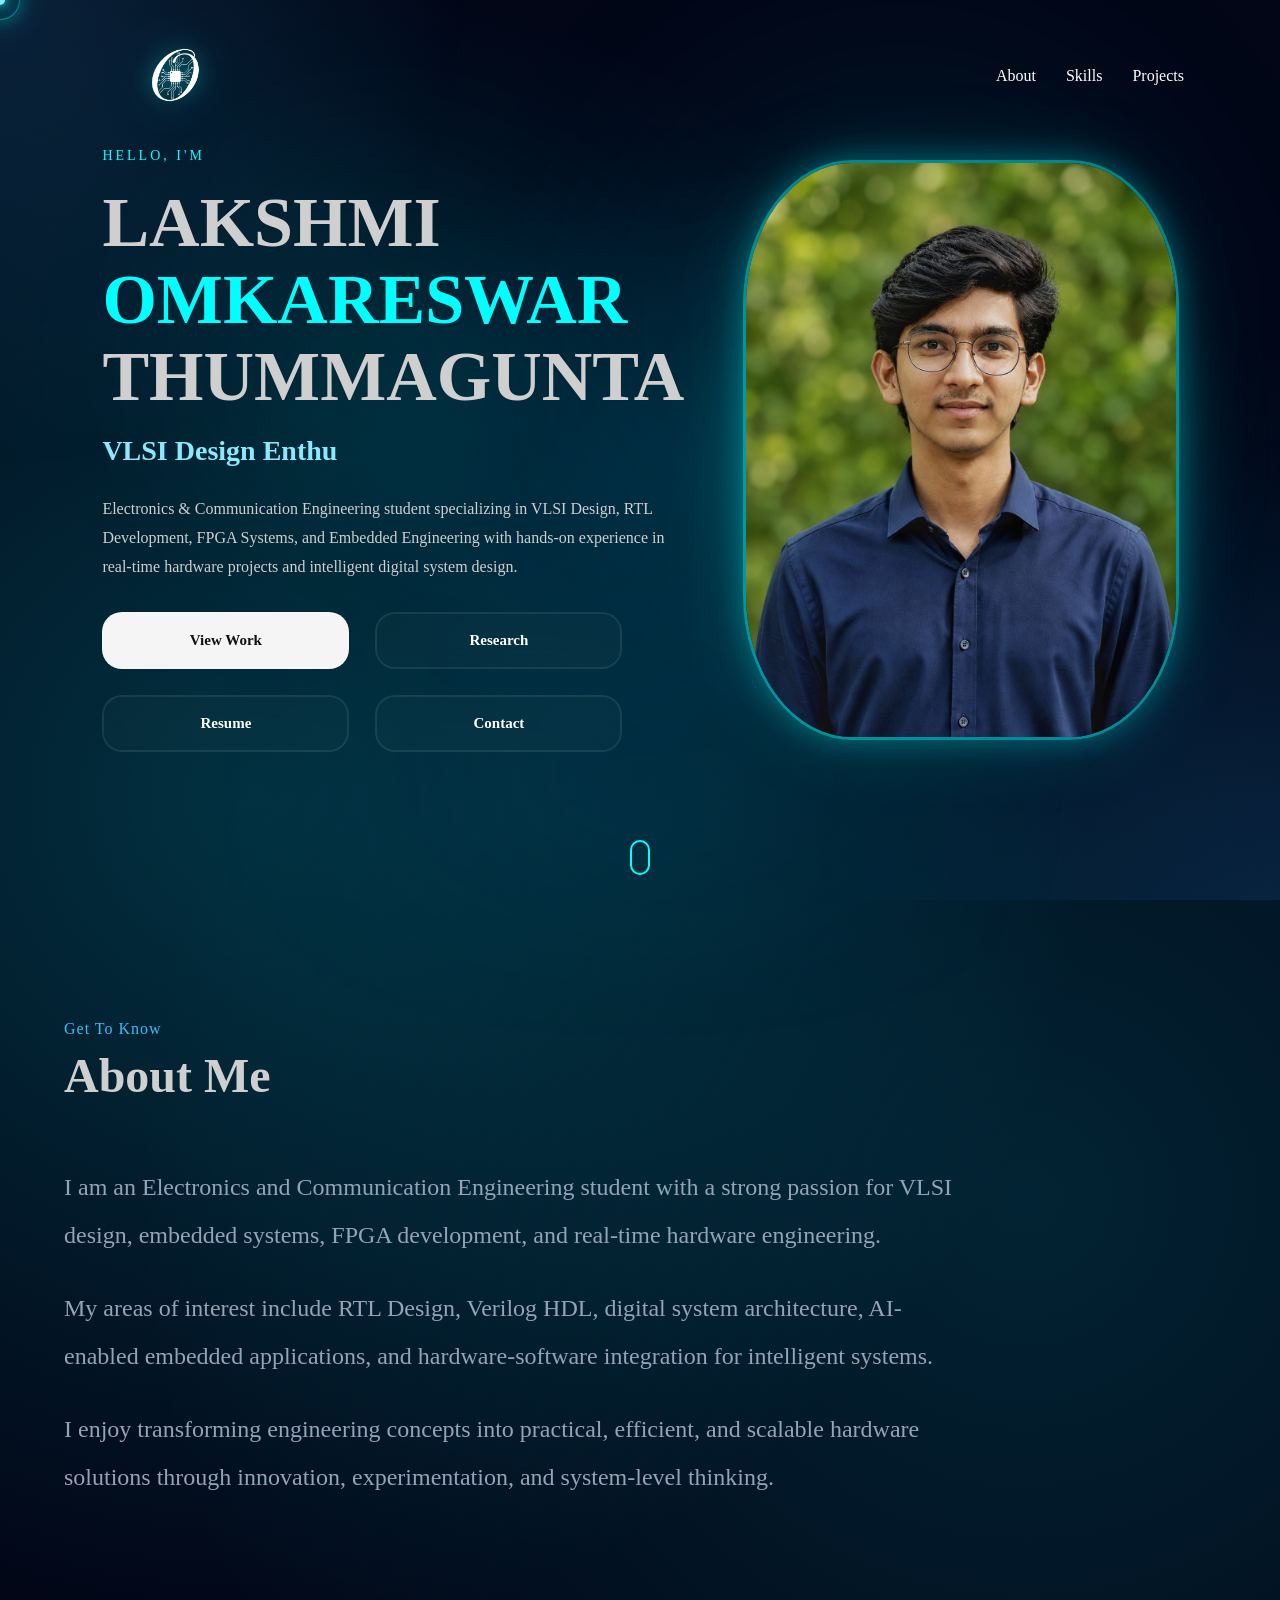
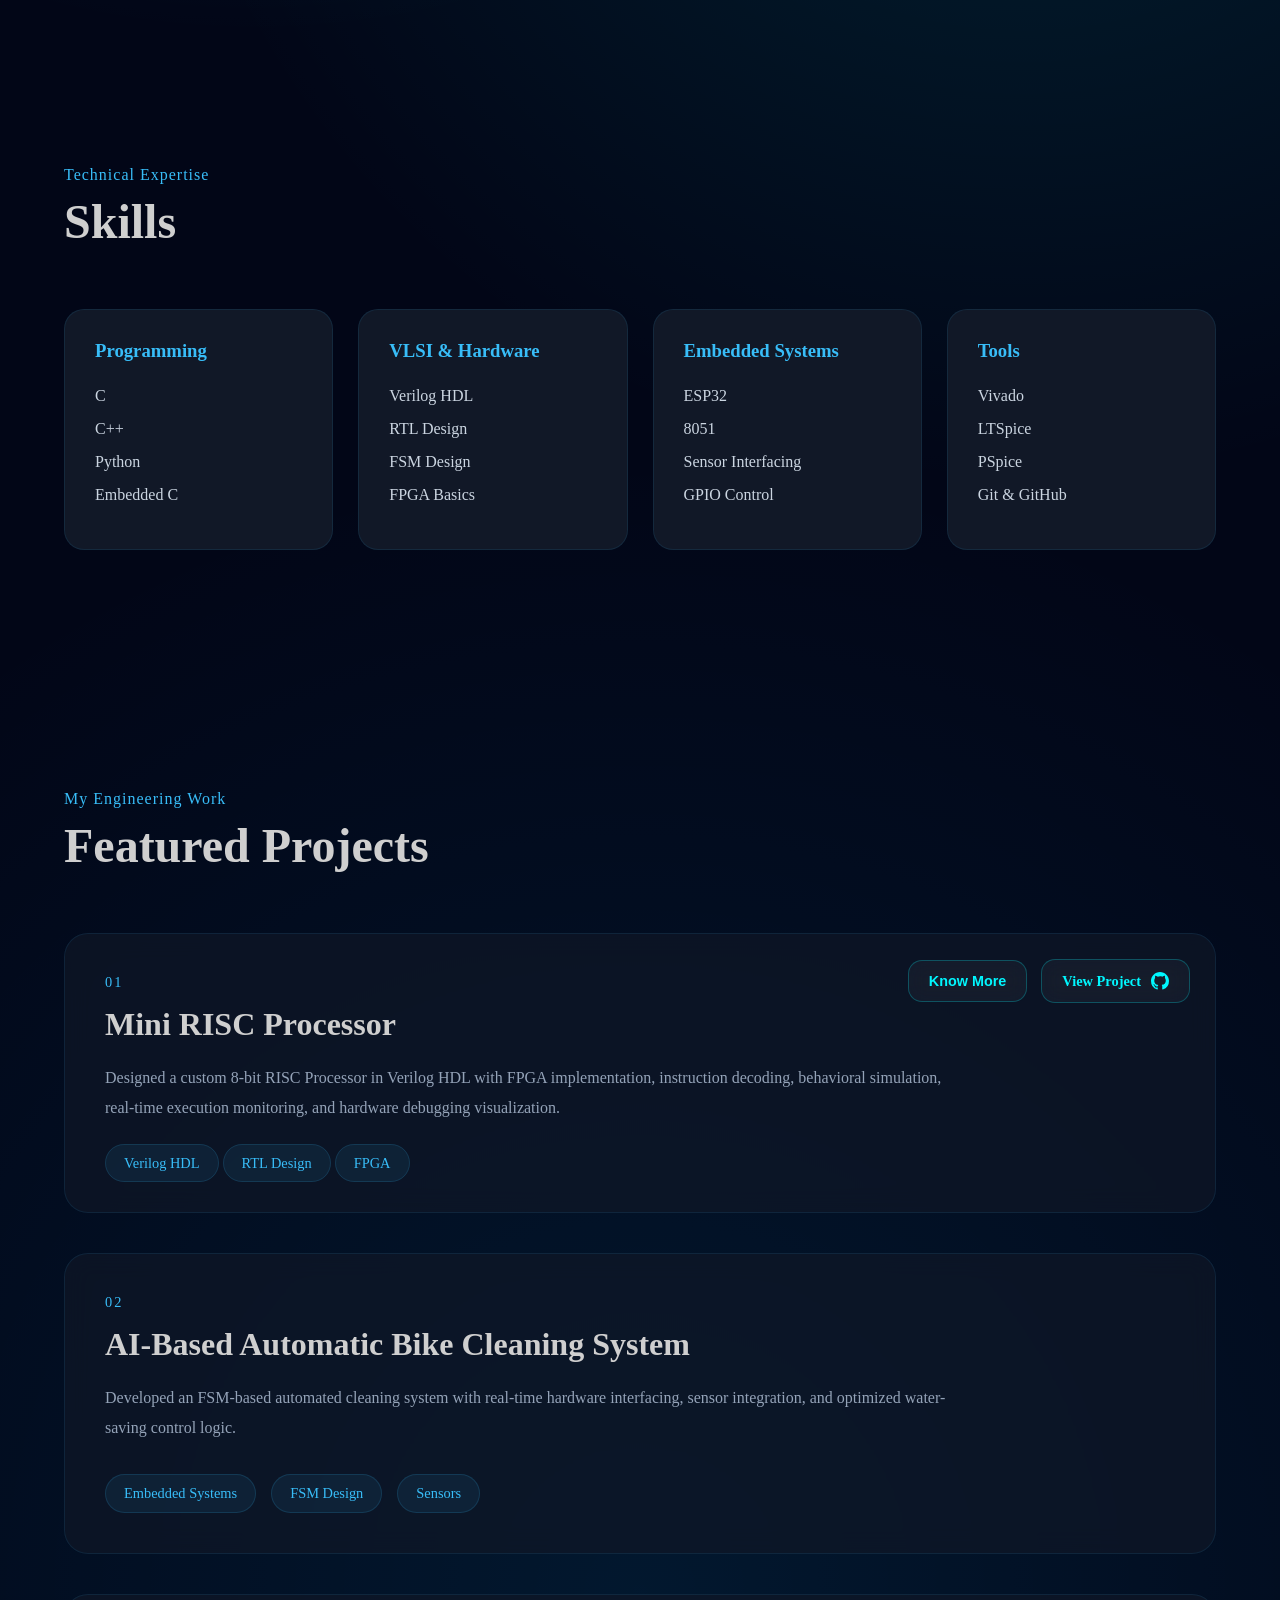
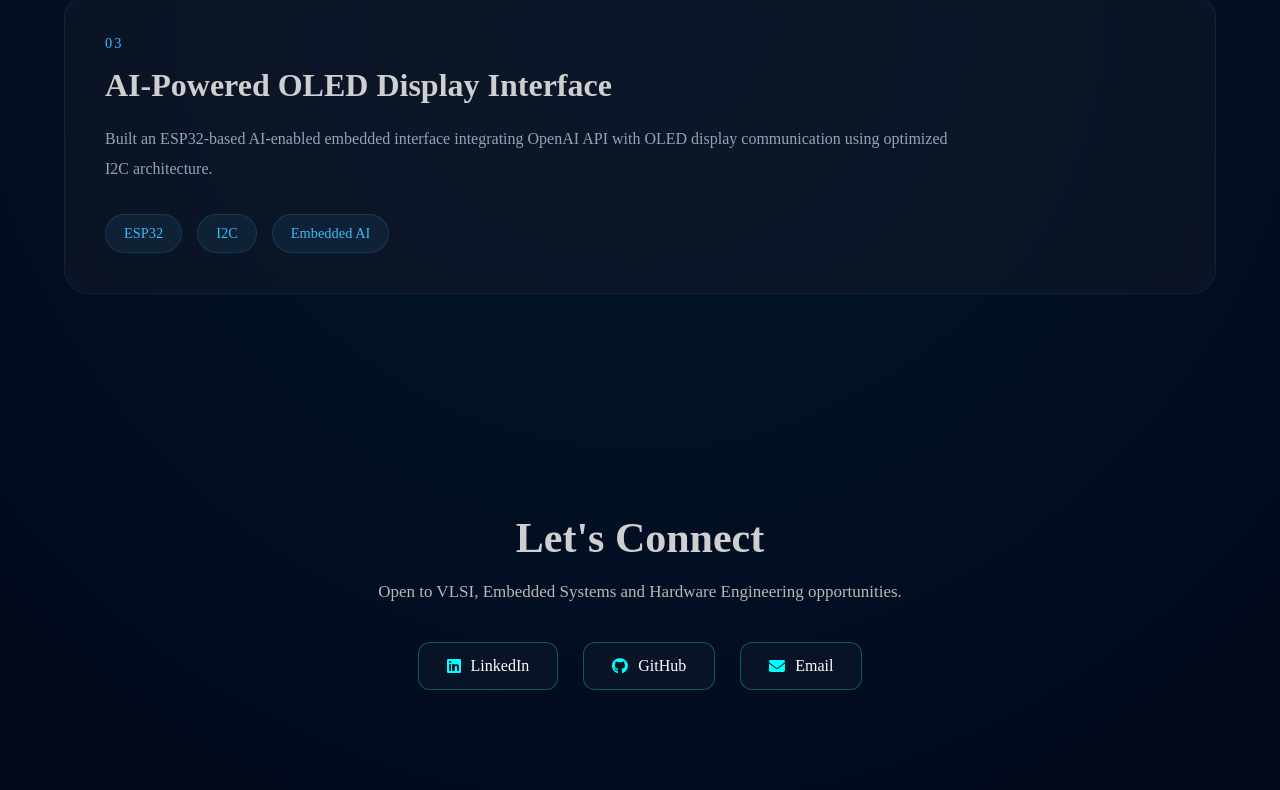
==== index.html @ 29e86078 "Improved SEO and professional portfolio optimization" ====
<!DOCTYPE html>
<html lang="en">

<head>

    <!-- ========================================
         BASIC SEO
    ========================================= -->

    <meta charset="UTF-8">

    <meta name="viewport"
          content="width=device-width, initial-scale=1.0">

    <title>
        Lakshmi Omkareswar Thummagunta Portfolio
    </title>

    <meta name="description"
      content="Official portfolio of Lakshmi Omkareswar Thummagunta, Electronics and Communication Engineering student specializing in VLSI Design, RTL Development, FPGA Systems, Embedded Engineering, and Verilog HDL projects.">
    
    <meta name="keywords"
          content="Lakshmi Omkareswar Thummagunta, Omkar TL, VLSI Engineer, Embedded Systems Engineer, FPGA Design, RTL Design, Verilog HDL, ESP32, Digital Design, Electronics Engineer, Hardware Engineer, Semiconductor, Portfolio">

    <meta name="author"
          content="Lakshmi Omkareswar Thummagunta">

    <meta name="robots"
          content="index, follow">

    <meta name="theme-color"
          content="#0b1020">

    <!-- ========================================
         OPEN GRAPH SEO
    ========================================= -->

    <meta property="og:title"
          content="Lakshmi Omkareswar Thummagunta | VLSI & Embedded Systems Portfolio">

    <meta property="og:description"
          content="Portfolio showcasing FPGA, RTL Design, Embedded Systems, Verilog HDL, and Hardware Engineering projects.">

    <meta property="og:type"
          content="website">

    <meta property="og:url"
          content="https://omkartl.github.io/">

    <meta property="og:image"
          content="https://omkartl.github.io/assets/preview.png">

    <!-- ========================================
         TWITTER SEO
    ========================================= -->

    <meta name="twitter:card"
          content="summary_large_image">

    <meta name="twitter:title"
          content="Lakshmi Omkareswar Thummagunta | VLSI & Embedded Systems Portfolio">

    <meta name="twitter:description"
          content="Portfolio showcasing VLSI Design, FPGA Systems, Embedded Engineering, and RTL Development projects.">

    <meta name="twitter:image"
          content="https://omkartl.github.io/assets/preview.png">

    <!-- ========================================
         CANONICAL
    ========================================= -->

    <link rel="canonical"
          href="https://omkartl.github.io/">

    <!-- ========================================
         FAVICON
    ========================================= -->

    <link rel="icon"
          type="image/png"
          href="assets/logo/logo2.png">

    <!-- ========================================
         GOOGLE FONTS
    ========================================= -->

    <link href="https://fonts.googleapis.com/css2?family=Inter:wght@300;400;500;600;700;800&display=swap"
          rel="stylesheet">

    <!-- ========================================
         FONT AWESOME
    ========================================= -->

    <link rel="stylesheet"
          href="https://cdnjs.cloudflare.com/ajax/libs/font-awesome/6.5.1/css/all.min.css">

    <!-- ========================================
         MAIN CSS
    ========================================= -->

    <link rel="stylesheet"
          href="style.css">

    
    <!-- ========================================
     STRUCTURED DATA SEO
    ========================================= -->

<script type="application/ld+json">
{
  "@context": "https://schema.org",
  "@type": "Person",
  "name": "Lakshmi Omkareswar Thummagunta",
  "alternateName": "Omkar TL",
  "url": "https://omkartl.github.io/",
  "image": "https://omkartl.github.io/assets/preview.png",
  "jobTitle": "VLSI & Embedded Systems Engineer",
  "sameAs": [
    "https://github.com/OmkarTL",
    "https://linkedin.com/in/omkar-tl"
  ],
  "knowsAbout": [
    "VLSI Design",
    "RTL Design",
    "FPGA",
    "Embedded Systems",
    "Verilog HDL",
    "ESP32",
    "Digital Electronics"
  ]
}
</script>

</head>

<body>

    <!-- ========================================
         BACKGROUND
    ========================================= -->

    <div class="animated-bg"></div>

    <div class="bg-glow"></div>

    <!-- ========================================
         CURSOR
    ========================================= -->

    <div class="cursor-dot"></div>

    <div class="cursor-outline"></div>

    <!-- ========================================
         NAVBAR
    ========================================= -->

    <header>

        <nav>

            <div class="navbar">

                <div class="logo">

                    <img src="assets/logo/logo1.png"
                         alt="OMKAR Logo">

                </div>

                <ul class="nav-links">

                    <li>
                        <a href="#about">About</a>
                    </li>

                    <li>
                        <a href="#skills">Skills</a>
                    </li>

                    <li>
                        <a href="#projects">Projects</a>
                    </li>

                </ul>

            </div>

        </nav>

    </header>

    <!-- ========================================
         MAIN CONTENT
    ========================================= -->

    <main>

    <!-- ========================================
         HERO SECTION
    ========================================= -->

    <section class="hero">

        <div class="hero-content">

            <!-- LEFT -->

            <div class="hero-left">

                <p class="hero-tag">
                    HELLO, I'M
                </p>

                <h1>
                    LAKSHMI
                    <span>OMKARESWAR</span>
                    THUMMAGUNTA
                </h1>

                <h2 class="typing-text"></h2>

                <p class="hero-description">

                    Electronics & Communication Engineering student specializing in
                    VLSI Design, RTL Development, FPGA Systems, and Embedded Engineering
                    with hands-on experience in real-time hardware projects and intelligent
                    digital system design.

                </p>

                <div class="hero-buttons">

                    <a href="#projects"
                       class="hero-btn primary-hero-btn">

                        View Work

                    </a>

                    <a href="#research"
                       class="hero-btn">

                        Research

                    </a>

                    <a href="assets/resume/resume1.pdf"
                       target="_blank"
                       class="hero-btn">

                        Resume

                    </a>

                    <a href="#contact"
                       class="hero-btn">

                        Contact

                    </a>

                </div>

            </div>

            <!-- RIGHT -->

            <div class="hero-right">

                <div class="image-wrapper">

                    <div class="glow-circle"></div>

                    <img src="assets/images/profile.jpg"
                         alt="Omkareswar Profile">

                </div>

            </div>

        </div>

        <!-- SCROLL INDICATOR -->

        <div class="scroll-indicator">

            <span></span>

        </div>

    </section>

    <!-- ========================================
         ABOUT SECTION
    ========================================= -->

    <section id="about"
             class="about-section"
             aria-label="About Me">

        <div class="section-title">

            <p>Get To Know</p>

            <h2>About Me</h2>

        </div>

        <div class="about-container">

            <div class="about-text">

                <p>

                    I am an Electronics and Communication Engineering student with
                    a strong passion for VLSI design, embedded systems, FPGA
                    development, and real-time hardware engineering.

                </p>

                <p>

                    My areas of interest include RTL Design, Verilog HDL,
                    digital system architecture, AI-enabled embedded applications,
                    and hardware-software integration for intelligent systems.

                </p>

                <p>

                    I enjoy transforming engineering concepts into practical,
                    efficient, and scalable hardware solutions through innovation,
                    experimentation, and system-level thinking.

                </p>

            </div>

        </div>

    </section>

    <!-- =========================
         SKILLS SECTION
    ========================== -->

    <section id="skills"
             class="skills-section">

        <div class="section-title">

            <p>Technical Expertise</p>

            <h2>Skills</h2>

        </div>

        <div class="skills-container">

            <div class="skill-card">

                <h3>Programming</h3>

                <ul>
                    <li>C</li>
                    <li>C++</li>
                    <li>Python</li>
                    <li>Embedded C</li>
                </ul>

            </div>

            <div class="skill-card">

                <h3>VLSI & Hardware</h3>

                <ul>
                    <li>Verilog HDL</li>
                    <li>RTL Design</li>
                    <li>FSM Design</li>
                    <li>FPGA Basics</li>
                </ul>

            </div>

            <div class="skill-card">

                <h3>Embedded Systems</h3>

                <ul>
                    <li>ESP32</li>
                    <li>8051</li>
                    <li>Sensor Interfacing</li>
                    <li>GPIO Control</li>
                </ul>

            </div>

            <div class="skill-card">

                <h3>Tools</h3>

                <ul>
                    <li>Vivado</li>
                    <li>LTSpice</li>
                    <li>PSpice</li>
                    <li>Git & GitHub</li>
                </ul>

            </div>

        </div>

    </section>

    <!-- =========================
         PROJECTS SECTION
    ========================== -->

    <section id="projects"
             class="projects-section">

        <div class="section-title">

            <p>My Engineering Work</p>

            <h2>Featured Projects</h2>

        </div>

        <div class="projects-container">

            <!-- PROJECT 1 -->

        <div class="project-card hidden">
        
        <div class="project-content">

        <p class="project-number">01</p>

        <h3>Mini RISC Processor</h3>

        <p class="project-description">

            Designed a custom 8-bit RISC Processor in Verilog HDL with FPGA implementation, instruction decoding,
            behavioral simulation, real-time execution monitoring, and hardware debugging visualization.


        </p>


        <!-- TECH TAGS -->

        <div class="tech-stack">

            <span>Verilog HDL</span>    
            <span>RTL Design</span>
            <span>FPGA</span>

        </div>

        <!-- BUTTONS -->

        <div class="project-buttons">

            <!-- KNOW MORE -->

            <button class="project-btn open-modal">

                <span>Know More</span>

            </button>


            <!-- VIEW PROJECT -->

            <a href="https://github.com/OmkarTL/mini-risc-processor-verilog"
               target="_blank"
               class="project-btn">

                <span>View Project</span>

                <svg xmlns="http://www.w3.org/2000/svg"
                     width="18"
                     height="18"
                     fill="currentColor"
                     viewBox="0 0 16 16">

                    <path d="M8 0C3.58 0 0 3.58 0 8a8 8 0 005.47 7.59c.4.07.55-.17.55-.38
                    0-.19-.01-.82-.01-1.49-2.01.37-2.53-.49-2.69-.94-.09-.23-.48-.94-.82-1.13
                    -.28-.15-.68-.52-.01-.53.63-.01 1.08.58 1.23.82.72 1.21 1.87.87
                    2.33.66.07-.52.28-.87.51-1.07-1.78-.2-3.64-.89-3.64-3.95
                    0-.87.31-1.59.82-2.15-.08-.2-.36-1.02.08-2.12 0 0 .67-.21
                    2.2.82a7.65 7.65 0 012-.27c.68 0 1.36.09 2 .27 1.53-1.04
                    2.2-.82 2.2-.82.44 1.1.16 1.92.08 2.12.51.56.82 1.27.82
                    2.15 0 3.07-1.87 3.75-3.65 3.95.29.25.54.73.54 1.48
                    0 1.07-.01 1.93-.01 2.2 0 .21.15.46.55.38A8.01 8.01 0 0016
                    8c0-4.42-3.58-8-8-8z"/>

                </svg>

            </a>

        </div>

    </div>

</div> 

            <!-- PROJECT 2 -->

            <div class="project-card">

                <div class="project-content">

                    <p class="project-number">02</p>

                    <h3>AI-Based Automatic Bike Cleaning System</h3>

                    <p class="project-description">

                        Developed an FSM-based automated cleaning system with
                        real-time hardware interfacing, sensor integration,
                        and optimized water-saving control logic.

                    </p>

                    <div class="project-tech">

                        <span>Embedded Systems</span>
                        <span>FSM Design</span>
                        <span>Sensors</span>

                    </div>

                </div>

            </div>

            <!-- PROJECT 3 -->

            <div class="project-card">

                <div class="project-content">

                    <p class="project-number">03</p>

                    <h3>AI-Powered OLED Display Interface</h3>

                    <p class="project-description">

                        Built an ESP32-based AI-enabled embedded interface
                        integrating OpenAI API with OLED display communication
                        using optimized I2C architecture.

                    </p>

                    <div class="project-tech">

                        <span>ESP32</span>
                        <span>I2C</span>
                        <span>Embedded AI</span>

                    </div>

                </div>

            </div>

        </div>

    </section>

    <!-- =========================
         CONTACT SECTION
    ========================== -->

    <section class="contact-section"
             id="contact">

        <h2>Let's Connect</h2>

        <p>

            Open to VLSI, Embedded Systems and Hardware Engineering opportunities.

        </p>

        <div class="contact-buttons">

            <a href="https://linkedin.com/in/omkar-tl"
               target="_blank"
               class="contact-btn">

                <i class="fab fa-linkedin"></i>
                LinkedIn

            </a>

            <a href="https://github.com/OmkarTL"
               target="_blank"
               class="contact-btn">

                <i class="fab fa-github"></i>
                GitHub

            </a>

            <a href="mailto:omkar.tl@yahoo.com"
               class="contact-btn">

                <i class="fas fa-envelope"></i>
                Email

            </a>

        </div>

    </section>

    <!-- =========================
     PROJECT POPUP MODAL
    ========================= -->

<div class="project-modal">

    <div class="modal-box">


        <!-- CLOSE BUTTON -->

        <span class="close-modal">&times;</span>

        <!-- CORNER BORDERS -->

        <div class="corner top-left"></div>
        <div class="corner top-right"></div>
        <div class="corner bottom-left"></div>
        <div class="corner bottom-right"></div>


        <!-- HEADER -->

        <div class="modal-header">

            <p class="modal-number">01</p>

            <h2>Mini RISC Processor</h2>

        </div>


        <!-- TECH STACK -->

        <div class="modal-tech-stack">

            <span>Verilog HDL</span>
            <span>RTL Design</span>
            <span>FPGA</span>

        </div>

        <!-- DESCRIPTION -->

        <div class="modal-description">

            <h3>Project Overview</h3>

            <p>
                Developed an 8-bit Single-Cycle Mini RISC Processor using Verilog HDL with ALU, Register File, Control Unit, Program Counter, and Instruction Memory architecture.
            </p>
            <p>
                Performed RTL Design, Behavioral Simulation, Verification, and FPGA-based debugging using Vivado Design Suite on Basys 3 Artix-7 FPGA.
            </p>
            <p>
                Implemented instruction execution for ADD, SUB, AND, and OR operations with real-time LED visualization, GitHub Actions CI workflow, and structured hardware project organization.
            </p>

        </div>

        <!-- IMAGES -->

       <div class="modal-images">

    <a href="assets/project1/architecture.png"
       target="_blank">

        <img src="assets/project1/architecture.png"
             alt="Architecture">

    </a>


    <a href="assets/project1/risc-rtl.png"
       target="_blank">

             <img src="assets/project1/risc-rtl.png"
             alt="RTL">

          </a>


          <a href="assets/project1/waveform.png"
            target="_blank">

            <img src="assets/project1/waveform.png"
             alt="Waveform">

           </a>
         </div>

        <!-- GITHUB BUTTON -->

        <a href="https://github.com/OmkarTL/mini-risc-processor-verilog"
           target="_blank"
           class="modal-github">

            <span>View Project</span>

                <svg xmlns="http://www.w3.org/2000/svg"
                     width="18"
                     height="18"
                     fill="currentColor"
                     viewBox="0 0 16 16">

                    <path d="M8 0C3.58 0 0 3.58 0 8a8 8 0 005.47 7.59c.4.07.55-.17.55-.38
                    0-.19-.01-.82-.01-1.49-2.01.37-2.53-.49-2.69-.94-.09-.23-.48-.94-.82-1.13
                    -.28-.15-.68-.52-.01-.53.63-.01 1.08.58 1.23.82.72 1.21 1.87.87
                    2.33.66.07-.52.28-.87.51-1.07-1.78-.2-3.64-.89-3.64-3.95
                    0-.87.31-1.59.82-2.15-.08-.2-.36-1.02.08-2.12 0 0 .67-.21
                    2.2.82a7.65 7.65 0 012-.27c.68 0 1.36.09 2 .27 1.53-1.04
                    2.2-.82 2.2-.82.44 1.1.16 1.92.08 2.12.51.56.82 1.27.82
                    2.15 0 3.07-1.87 3.75-3.65 3.95.29.25.54.73.54 1.48
                    0 1.07-.01 1.93-.01 2.2 0 .21.15.46.55.38A8.01 8.01 0 0016
                    8c0-4.42-3.58-8-8-8z"/>

                </svg>

        </a>

    </div>

    <footer class="footer">

    <p>
        © 2026 Omkar TL • VLSI & Embedded Systems Portfolio
    </p>

</footer>
</div>
    <!-- =========================
         JAVASCRIPT
    ========================== -->

    <script src="script.js"></script>

</body>
</html>
---- style.css ----
/* =========================
   GLOBAL STYLES
========================= */

*{
    margin:0;
    padding:0;
    box-sizing:border-box;
}

html{
    scroll-behavior:smooth;
    overflow-x:hidden;
}

body{
    background:
        radial-gradient(circle at 20% 20%, rgba(0,247,255,0.18), transparent 25%),
        radial-gradient(circle at 80% 30%, rgba(0,247,255,0.12), transparent 30%),
        radial-gradient(circle at 50% 80%, rgba(0,180,255,0.10), transparent 35%),
        #020617;

    overflow-x:hidden;
}

/* =========================
   ANIMATED BACKGROUND
========================= */

.animated-bg{
    position:fixed;
    inset:0;
    z-index:-2;

    background:
        radial-gradient(circle at top left, rgba(56,189,248,0.15), transparent 30%),
        radial-gradient(circle at bottom right, rgba(59,130,246,0.12), transparent 30%),
        radial-gradient(circle at center, rgba(14,165,233,0.08), transparent 40%);

    animation:moveGradient 12s ease infinite alternate;
}

@keyframes moveGradient{
    0%{
        transform:translate(0,0) scale(1);
    }

    50%{
        transform:translate(-30px,-20px) scale(1.05);
    }

    100%{
        transform:translate(30px,20px) scale(1.1);
    }
}

.bg-glow{
    position:fixed;
    inset:0;

    background:
        radial-gradient(circle at 30% 40%, rgba(0,247,255,0.12), transparent 25%),
        radial-gradient(circle at 70% 50%, rgba(0,247,255,0.10), transparent 30%),
        radial-gradient(circle at 50% 90%, rgba(0,180,255,0.08), transparent 35%);

    filter:blur(80px);
    z-index:-1;

    animation:glowMove 10s ease-in-out infinite alternate;
}

@keyframes glowMove{
    0%{
        transform:translateY(0px) translateX(0px);
    }

    100%{
        transform:translateY(-20px) translateX(15px);
    }
}

/* =========================
   CUSTOM CURSOR
========================= */

.cursor-dot,
.cursor-outline{
    display:none;
}

@media (hover:hover) and (pointer:fine){

    body{
        cursor:none;
    }

    .cursor-dot{
        display:block;
        width:10px;
        height:10px;
        background:#8be9fd;
        border-radius:50%;
        position:fixed;
        z-index:9999;
        pointer-events:none;
        transform:translate(-50%, -50%);

        box-shadow:
            0 0 10px #00ffff,
            0 0 30px #00ffff;
    }

    .cursor-outline{
        display:block;
        width:40px;
        height:40px;
        border-radius:50%;
        position:fixed;
        z-index:9998;
        pointer-events:none;
        transform:translate(-50%, -50%);

        background:rgba(0,255,255,0.08);
        border:1px solid rgba(0,255,255,0.4);

        backdrop-filter:blur(3px);

        box-shadow:
            0 0 20px rgba(0,255,255,0.35),
            0 0 60px rgba(0,255,255,0.15);
    }
}

/* =========================
   TOUCH RIPPLE EFFECT
========================= */

.touch-ripple{
    position:fixed;

    width:20px;
    height:20px;

    border-radius:50%;

    background:rgba(0,255,255,0.35);

    transform:translate(-50%, -50%);

    pointer-events:none;

    animation:rippleEffect 0.6s ease-out forwards;

    z-index:9999;
}

@keyframes rippleEffect{
    0%{
        opacity:1;
        transform:translate(-50%, -50%) scale(1);
    }

    100%{
        opacity:0;
        transform:translate(-50%, -50%) scale(8);
    }
}

/* =========================
   NAVBAR
========================= */

nav{
    position:absolute;
    top:3%;
    left:52%;
    transform:translateX(-50%);

    width:90%;
    padding:20px 0;

    z-index:1000;
}

.navbar{
    width:90%;
    margin:auto;

    display:flex;
    justify-content:space-between;
    align-items:center;
}

.logo{
    display:flex;
    align-items:center;
    justify-content:center;
}

.logo img{
    width:55px;
    object-fit:contain;

    filter:
        drop-shadow(0 0 10px rgba(0,255,255,0.45))
        drop-shadow(0 0 30px rgba(0,255,255,0.18));

    transition:0.3s ease;
}

.logo img:hover{
    transform:scale(1.05);

    filter:
        drop-shadow(0 0 15px rgba(0,255,255,0.8))
        drop-shadow(0 0 50px rgba(0,255,255,0.35));
}

.nav-links{
    display:flex;
    list-style:none;
    gap:30px;
}

.nav-links a{
    text-decoration:none;
    color:white;
    transition:0.3s;
}

.nav-links a:hover{
    color:#38BDF8;
}

/* =========================
   HERO SECTION
========================= */

.hero{
    height:100vh;

    display:flex;
    align-items:center;
    justify-content:center;

    padding:0 8%;

    overflow:hidden;
    position:relative;

    color:#cfcfcf;
}

.hero-content{
    width:100%;
    max-width:1400px;

    display:flex;
    justify-content:space-between;
    align-items:center;

    gap:60px;
}

.hero-left{
    flex:1;
    max-width:650px;
}

.hero-tag{
    color:#00ffff;
    letter-spacing:3px;

    margin-bottom:20px;

    font-size:14px;
}

.hero h1{
    font-size:70px;
    line-height:1.1;

    margin-bottom:20px;
}

.hero h1 span{
    color:#00ffff;
}

.typing-text{
    font-size:28px;
    color:#8be9fd;

    margin-bottom:20px;

    min-height:40px;
}

.hero-description{
    max-width:600px;

    color:#cfcfcf;
    line-height:1.8;

    margin-bottom:30px;
}

/* =========================
   HERO BUTTONS
========================= */

.hero-buttons{
    display:grid;
    grid-template-columns:repeat(2,1fr);

    gap:26px;

    margin-top:25px;

    max-width:520px;
}

.hero-btn{
    padding:18px 26px;

    border-radius:20px;

    text-decoration:none;
    text-align:center;

    color:white;

    font-size:15px;
    font-weight:600;

    border:2px solid rgba(255,255,255,0.08);

    background:rgba(255,255,255,0.02);

    backdrop-filter:blur(10px);

    transition:0.3s ease;
}

.hero-btn:hover{
    transform:translateY(-4px);

    border-color:rgba(0,255,255,0.35);

    box-shadow:
        0 0 20px rgba(0,255,255,0.12);
}

.primary-hero-btn{
    background:#f5f5f5;
    color:#111;
}

.primary-hero-btn:hover{
    background:white;
}

/* =========================
   HERO IMAGE
========================= */

.hero-right{
    flex:1;

    display:flex;
    justify-content:center;
    align-items:center;
}

.image-wrapper{
    position:relative;

    width:300px;
    height:340px;

    display:flex;
    justify-content:center;
    align-items:center;
}

.image-wrapper img{
    width:580px;
    height:580px;

    object-fit:cover;

    border-radius:25%;

    position:relative;
    z-index:2;

    border:3px solid rgba(0,255,255,0.5);

    box-shadow:
        0 0 30px rgba(0,255,255,0.3),
        0 0 80px rgba(0,255,255,0.15);

    transition:0.5s ease;
}

.image-wrapper img:hover{
    transform:translateY(-20px);
}

.glow-circle{
    position:absolute;

    width:520px;
    height:520px;

    border-radius:25%;

    background:
        radial-gradient(circle,
        rgba(0,255,255,0.35),
        transparent 70%);

    filter:blur(40px);

    animation:pulse 4s infinite;
}

.hero-image img{
    box-shadow:
        0 0 25px rgba(0,247,255,0.5),
        0 0 60px rgba(0,247,255,0.25),
        0 0 120px rgba(0,247,255,0.15);
}

.hero::before{
    content:"";

    position:absolute;

    width:500px;
    height:500px;

    top:10%;
    right:10%;

    border-radius:50%;

    background:rgba(0,247,255,0.08);

    filter:blur(120px);

    z-index:-1;
}

@keyframes pulse{
    0%{
        transform:scale(1);
    }

    50%{
        transform:scale(1.1);
    }

    100%{
        transform:scale(1);
    }
}

/* =========================
   SCROLL INDICATOR
========================= */

.scroll-indicator{
    position:absolute;

    bottom:25px;
    left:50%;

    transform:translateX(-50%);
}

.scroll-indicator span{
    display:block;

    width:20px;
    height:35px;

    border:2px solid #00ffff;
    border-radius:20px;

    position:relative;
}

.scroll-indicator span::before{
    content:"";

    position:relative;

    top:6px;
    left:50%;

    width:4px;
    height:8px;

    background:#00ffff;

    border-radius:10px;

    transform:translateX(-50%);

    animation:scroll 1.5s infinite;
}

@keyframes scroll{
    0%{
        opacity:0;
        top:6px;
    }

    50%{
        opacity:1;
    }

    100%{
        opacity:0;
        top:16px;
    }
}

/* =========================
   ABOUT / SKILLS / PROJECTS
========================= */

.about-section,
.skills-section,
.projects-section{
    width:90%;
    margin:auto;

    padding:120px 0;
}

.section-title{
    margin-bottom:60px;
}

.section-title p{
    color:#38BDF8;

    margin-bottom:10px;

    letter-spacing:1px;
}

.section-title h2{
    font-size:3rem;
    color:#cfcfcf;
}

.about-text{
    max-width:900px;
}

.about-text p{
    color:#94A3B8;

    line-height:2;

    margin-bottom:25px;

    font-size:1.5rem;
}

/* =========================
   SKILLS
========================= */

.skills-container{
    display:grid;
    grid-template-columns:repeat(auto-fit,minmax(250px,1fr));

    gap:25px;
}

.skill-card{
    background:#111827;

    padding:30px;

    border-radius:20px;

    border:1px solid rgba(56,189,248,0.1);

    transition:0.4s ease;
}

.skill-card:hover{
    transform:translateY(-8px);

    border-color:#38BDF8;

    box-shadow:
        0 0 30px rgba(56,189,248,0.15);
}

.skill-card h3{
    margin-bottom:25px;
    color:#38BDF8;
}

.skill-card ul{
    list-style:none;
}

.skill-card li{
    margin-bottom:15px;
    color:#CBD5E1;
}

/* =========================
   PROJECTS
========================= */

.projects-container{
    display:flex;
    flex-direction:column;

    gap:40px;
}

.project-card{
    position:relative;

    overflow:hidden;

    padding:40px;

    border-radius:24px;

    background:rgba(17,24,39,0.7);

    border:1px solid rgba(56,189,248,0.1);

    backdrop-filter:blur(12px);

    transition:0.4s ease;
}

.project-card:hover{
    transform:translateY(-10px);

    border-color:#38BDF8;

    box-shadow:
        0 0 40px rgba(56,189,248,0.12);
}

.project-number{
    color:#38BDF8;

    font-size:0.9rem;

    letter-spacing:2px;

    margin-bottom:15px;
}

.project-card h3{
    font-size:2rem;

    color:#cfcfcf;

    margin-bottom:20px;
}

.project-description{
    color:#94A3B8;

    line-height:1.9;

    margin-bottom:30px;

    max-width:850px;
}

.project-tech{
    display:flex;
    flex-wrap:wrap;

    gap:15px;
}

.project-tech span,
.tech-stack span{
    padding:10px 18px;

    border-radius:30px;

    background:rgba(56,189,248,0.08);

    border:1px solid rgba(56,189,248,0.15);

    color:#38BDF8;

    font-size:0.9rem;
}

/* =========================
   PROJECT BUTTONS
========================= */

.project-card .project-buttons{
    position:absolute;

    top:25px;
    right:25px;

    display:flex;
    align-items:center;

    gap:14px;

    z-index:5;
}

.project-btn{
    position:relative;

    display:inline-flex;
    align-items:center;

    gap:10px;

    overflow:hidden;

    padding:12px 20px;

    border-radius:14px;

    text-decoration:none;

    color:#00f7ff;

    font-size:0.9rem;
    font-weight:600;

    border:1px solid rgba(0,247,255,0.25);

    background:rgba(255,255,255,0.03);

    backdrop-filter:blur(10px);

    cursor:pointer;

    transition:0.35s ease;
}

.project-btn::before{
    content:"";

    position:absolute;

    top:0;
    left:-120%;

    width:100%;
    height:100%;

    background:
        linear-gradient(
            120deg,
            transparent,
            rgba(0,247,255,0.22),
            transparent
        );

    transition:0.6s;
}

.project-btn:hover::before{
    left:120%;
}

.project-btn:hover{
    transform:translateY(-3px);

    background:rgba(0,247,255,0.08);

    box-shadow:
        0 0 18px rgba(0,247,255,0.25),
        0 0 35px rgba(0,247,255,0.12);
}

.project-btn svg{
    transition:0.35s ease;
}

.project-btn:hover svg{
    transform:translateX(4px) rotate(-8deg);
}

/* =========================
   PROJECT MODAL
========================= */

.project-modal{
    position:fixed;
    inset:0;

    display:flex;
    justify-content:center;
    align-items:center;

    padding:40px;

    background:rgba(0,247,255,0.08);

    backdrop-filter:blur(10px);

    z-index:999;

    opacity:0;
    visibility:hidden;

    transition:0.4s ease;
}

.project-modal.active{
    opacity:1;
    visibility:visible;
}

.modal-box{
    position:relative;

    width:100%;
    max-width:1600px;

    max-height:150vh;

    overflow-y:auto;

    padding:50px;

    border-radius:28px;

    background:rgba(10,15,25,0.88);

    border:1px solid rgba(0,247,255,0.12);

    backdrop-filter:blur(18px);

    box-shadow:
        0 0 35px rgba(0,247,255,0.12),
        0 0 100px rgba(0,247,255,0.05);

    transform:scale(0.92);

    transition:0.4s ease;
}

.project-modal.active .modal-box{
    transform:scale(1);
}

/* =========================
   CLOSE BUTTON
========================= */

.close-modal{
    position:absolute;

    top:22px;
    right:28px;

    font-size:2rem;

    color:#00f7ff;

    cursor:pointer;

    transition:0.3s ease;
}

.close-modal:hover{
    transform:rotate(90deg) scale(1.15);
}

/* =========================
   CORNER BORDERS
========================= */

.corner{
    position:absolute;

    width:60px;
    height:60px;

    border-color:#00f7ff;

    opacity:0.8;
}

.top-left{
    top:18px;
    left:18px;

    border-top:2px solid;
    border-left:2px solid;
}

.bottom-left{
    bottom:18px;
    left:18px;

    border-bottom:2px solid;
    border-left:2px solid;
}

.bottom-right{
    bottom:18px;
    right:18px;

    border-bottom:2px solid;
    border-right:2px solid;
}

/* =========================
   MODAL CONTENT
========================= */

.modal-header{
    margin-bottom:40px;
}

.modal-number{
    color:#00f7ff;

    font-size:0.9rem;

    letter-spacing:3px;

    margin-bottom:14px;
}

.modal-header h2{
    font-size:2.5rem;

    margin-bottom:20px;

    color:white;
}

.modal-header p,
.modal-description p{
    color:#b8c0cc;

    line-height:1.9;
}

.modal-images{
    display:grid;

    grid-template-columns:
        repeat(auto-fit,minmax(180px,1fr));

    gap:4px;

    align-items:center;

    margin:10px 0;
}

.modal-images a{
    display:block;
    cursor:zoom-in;
}

.modal-images img{
    width:100%;

    border-radius:18px;

    border:1px solid rgba(0,247,255,0.12);

    transition:0.4s ease;
}

.modal-images img:hover{
    transform:scale(1.03);

    box-shadow:
        0 0 50px rgba(0,247,255,0.25);
}

.modal-description h3{
    color:white;
    margin-bottom:20px;
}

/* =========================
   MODAL GITHUB BUTTON
========================= */

.modal-github{
    display:inline-flex;
    align-items:center;
    justify-content:center;

    gap:8px;

    margin-top:20px;

    padding:15px 20px;

    border-radius:30px;

    text-decoration:none;

    color:#00f7ff;

    background:rgba(255,255,255,0.04);

    border:1px solid rgba(0,247,255,0.3);

    backdrop-filter:blur(10px);

    overflow:hidden;

    transition:all 0.35s ease;
}

.modal-github:hover{
    background:rgba(0,247,255,0.08);

    transform:scale(1.03);

    box-shadow:
        0 0 20px rgba(0,247,255,0.15);
}

/* =========================
   CONTACT SECTION
========================= */

.contact-section{
    padding:100px 8%;

    color:#cfcfcf;

    text-align:center;
}

.contact-section h2{
    font-size:42px;
    margin-bottom:20px;
}

.contact-section p{
    color:#b8b8b8;

    margin-bottom:40px;

    font-size:17px;
}

.contact-buttons{
    display:flex;
    justify-content:center;
    align-items:center;

    gap:25px;
}

.contact-btn{
    display:flex;
    align-items:center;

    gap:10px;

    padding:14px 28px;

    border-radius:12px;

    text-decoration:none;

    color:white;

    border:1px solid rgba(0,255,255,0.3);

    background:rgba(255,255,255,0.03);

    backdrop-filter:blur(10px);

    transition:0.3s ease;
}

.contact-btn:hover{
    transform:translateY(-5px);

    border-color:#00ffff;

    box-shadow:
        0 0 20px rgba(0,255,255,0.25);
}

.contact-btn i{
    color:#00ffff;
}

/* =========================
   MOBILE RESPONSIVE
========================= */

@media (max-width:768px){

    .nav-links{
        display:none;
    }

    .hero{
        height:auto;
        padding:75px 10% 50px;

        color:#cfcfcf;
    }

    .hero-content{
        flex-direction:column;
        text-align:center;

        gap:5px;
    }

    .hero h1{
        font-size:38px;

        line-height:1.15;

        margin-bottom:10px;
    }

    .typing-text{
        font-size:18px;
        letter-spacing:1px;
    }

    .hero-description{
        font-size:15px;
        line-height:1.8;
    }

    .about-text p{
        font-size:1.1rem;
    }

    .hero-buttons{
        width:100%;
        margin-top:30px;
    }

    .hero-btn{
        width:100%;

        padding:14px 10px;

        font-size:14px;
    }

    .hero-right{
        margin-top:15px;
    }

    .image-wrapper img{
        width:190px;
        height:230px;

        object-position:center top;
    }

    .glow-circle{
        width:330px;
        height:330px;

        filter:blur(20px);
    }

    .logo img{
        width:55px;
    }

    .scroll-indicator{
        display:none;
    }

    .contact-buttons{
        flex-direction:column;
    }

    .contact-btn{
        width:100%;
        max-width:250px;

        justify-content:center;
    }

    .project-card{
        padding:28px 22px;
    }

    .project-content h3{
        font-size:2.1rem;

        line-height:1.15;

        margin-top:12px;
    }

    .project-description{
        font-size:1rem;

        line-height:1.8;

        margin-top:24px;
    }

    .project-card .project-buttons{
        position:static !important;

        width:100%;

        flex-direction:column;
        align-items:center;

        gap:16px;

        margin-top:32px;
    }

    .project-card .project-buttons .project-btn{
        width:85% !important;

        justify-content:center !important;
    }

    .project-modal{
        padding:14px;
    }

    .modal-box{
        padding:55px 20px 28px;

        border-radius:24px;

        max-height:85vh;
    }

    .modal-header h2{
        font-size:2rem;

        line-height:1.2;
    }

    .modal-header p,
    .modal-description p{
        font-size:0.95rem;
    }

    .modal-images{
        grid-template-columns:1fr;

        gap:25px;
    }

    .modal-images img{
        border-radius:16px;
    }

    .modal-github{
        width:100%;
        justify-content:center;
    }
}
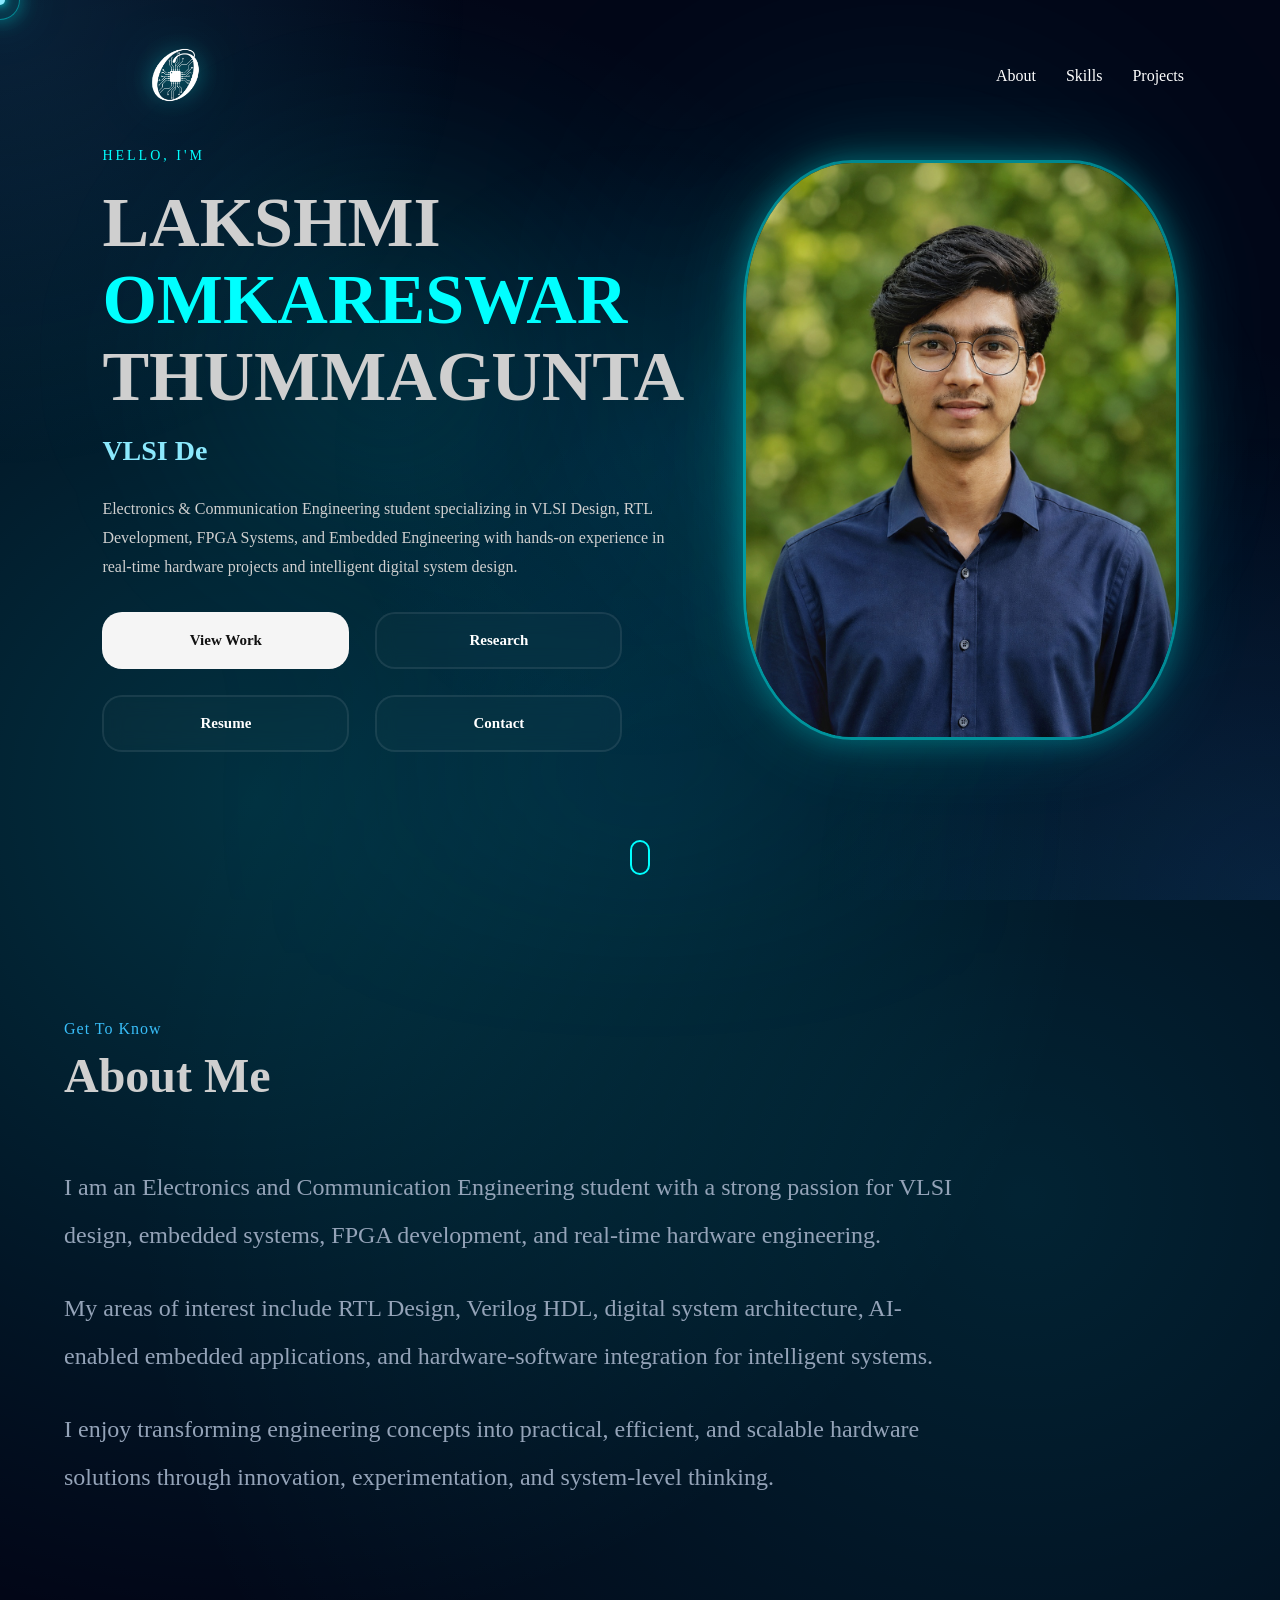
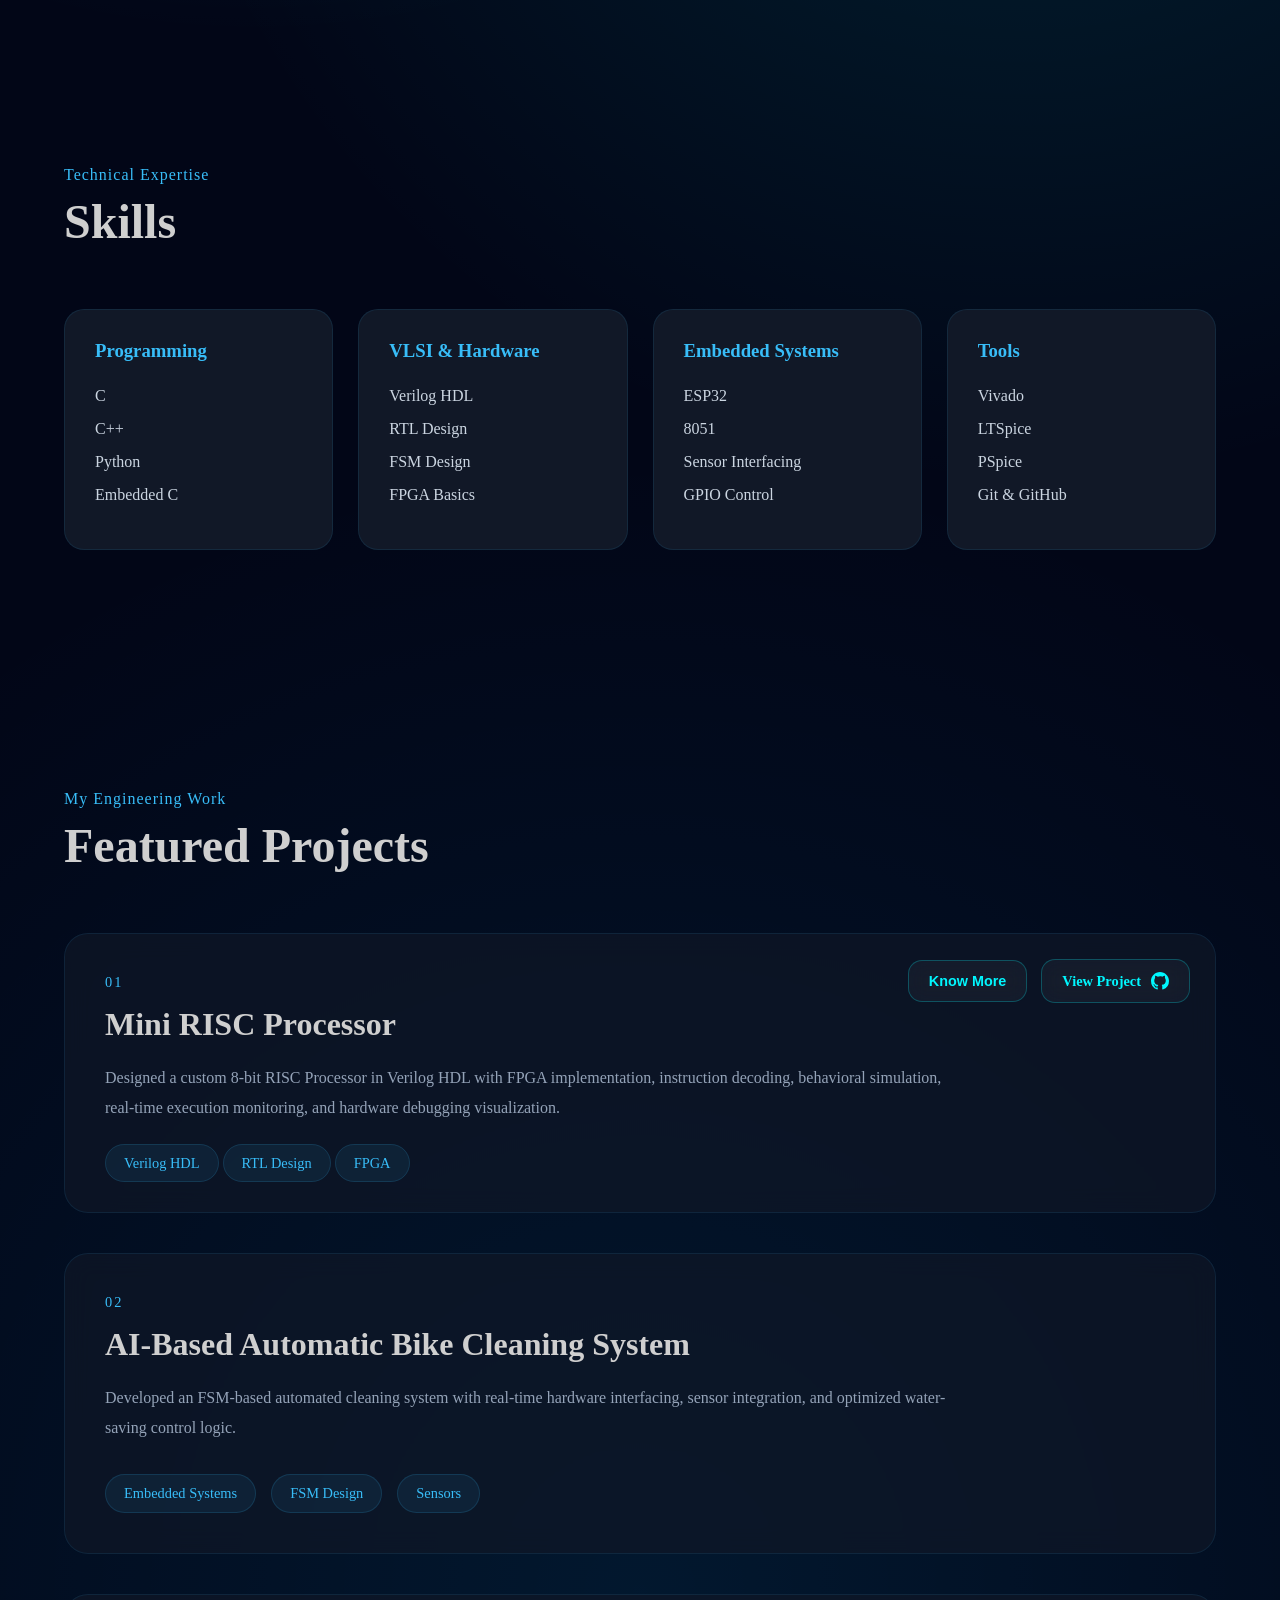
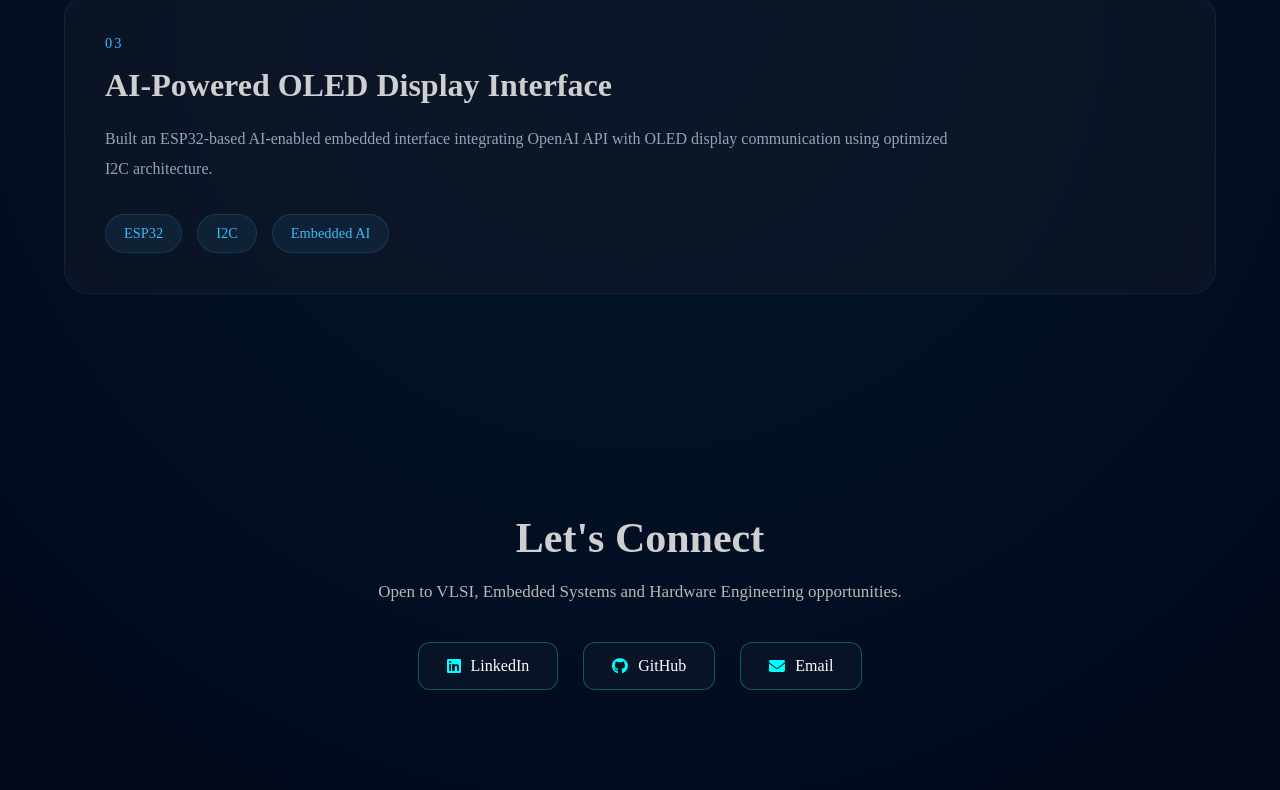
==== commit 1ca11aa7: "Added Google Search Console verification" ====
--- a/index.html
+++ b/index.html
@@ -30,6 +30,9 @@
 
     <meta name="theme-color"
           content="#0b1020">
+
+    <meta name="google-site-verification"
+          content="d3ZqfOjc76IsqVSJb9FbIrjRMPDaJa2zNQnVlXBdQbw" />
 
     <!-- ========================================
          OPEN GRAPH SEO
@@ -741,14 +744,6 @@
         </a>
 
     </div>
-
-    <footer class="footer">
-
-    <p>
-        © 2026 Omkar TL • VLSI & Embedded Systems Portfolio
-    </p>
-
-</footer>
 </div>
     <!-- =========================
          JAVASCRIPT
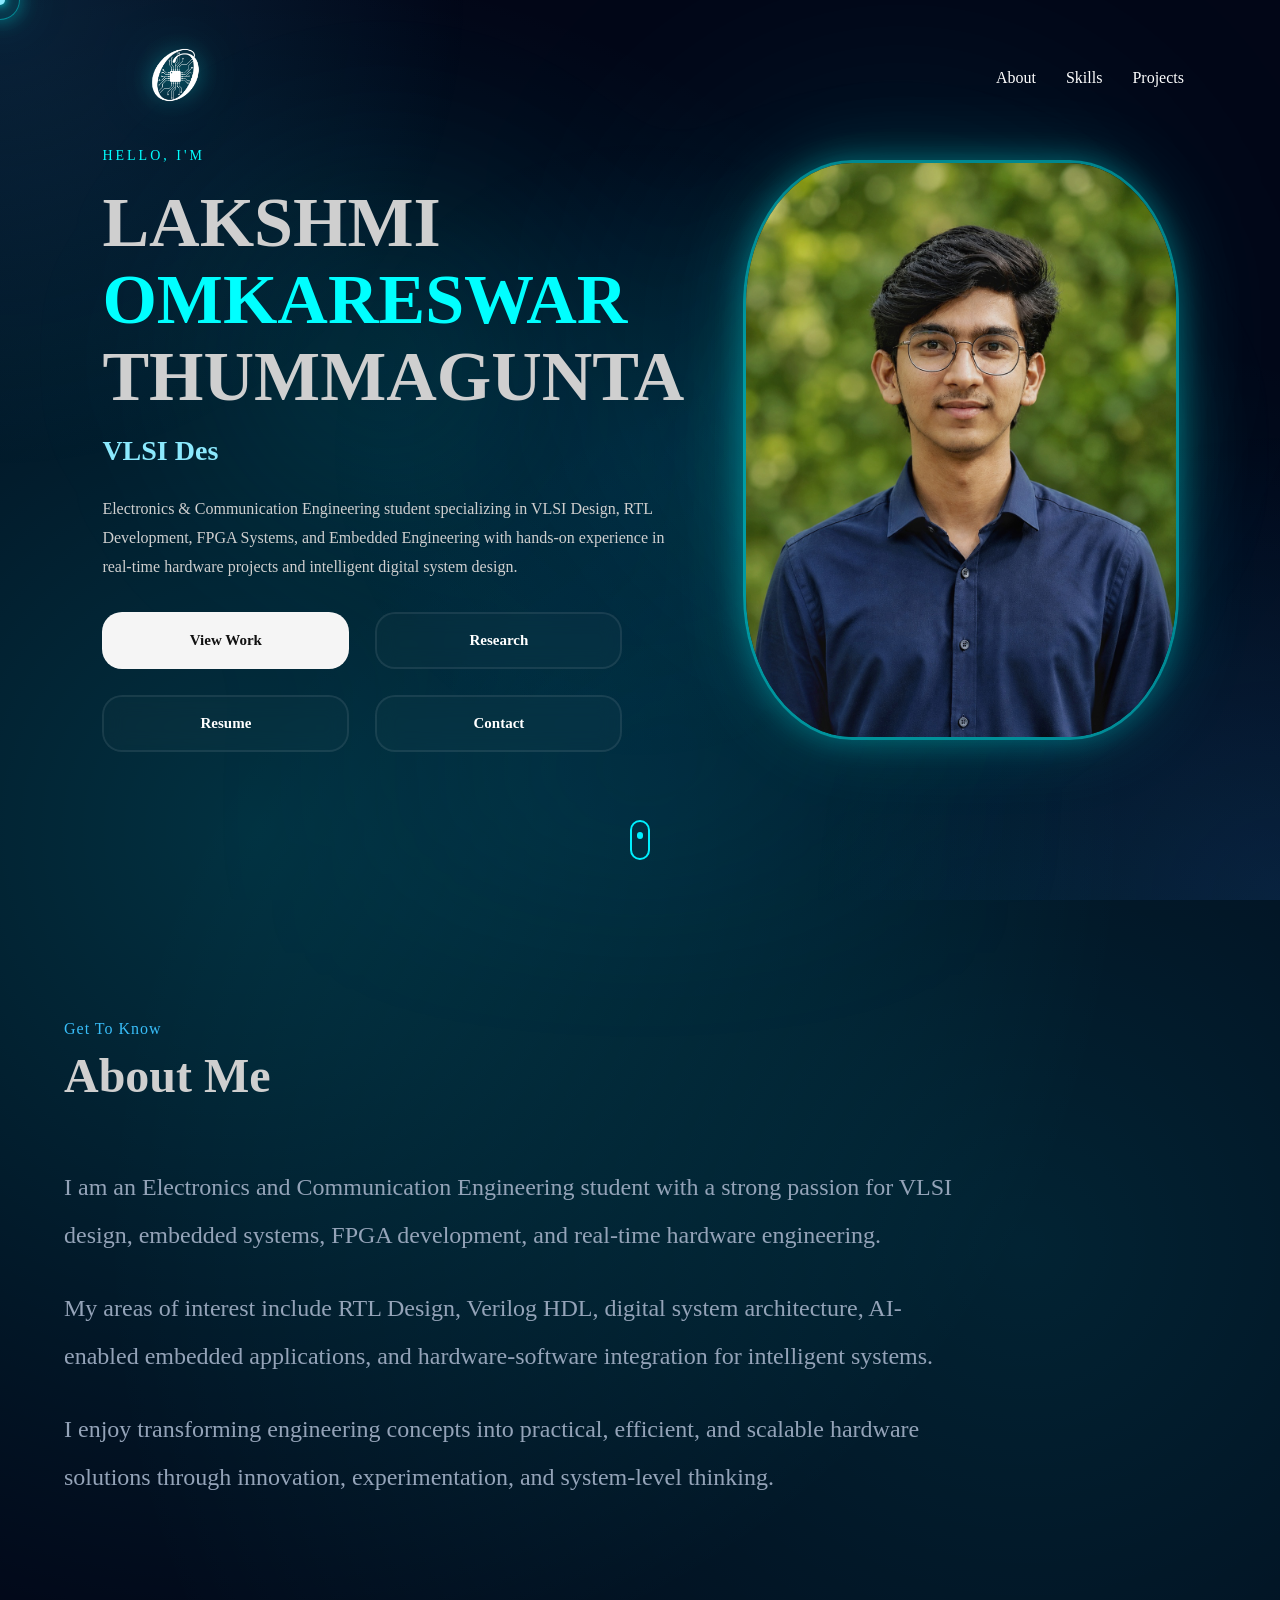
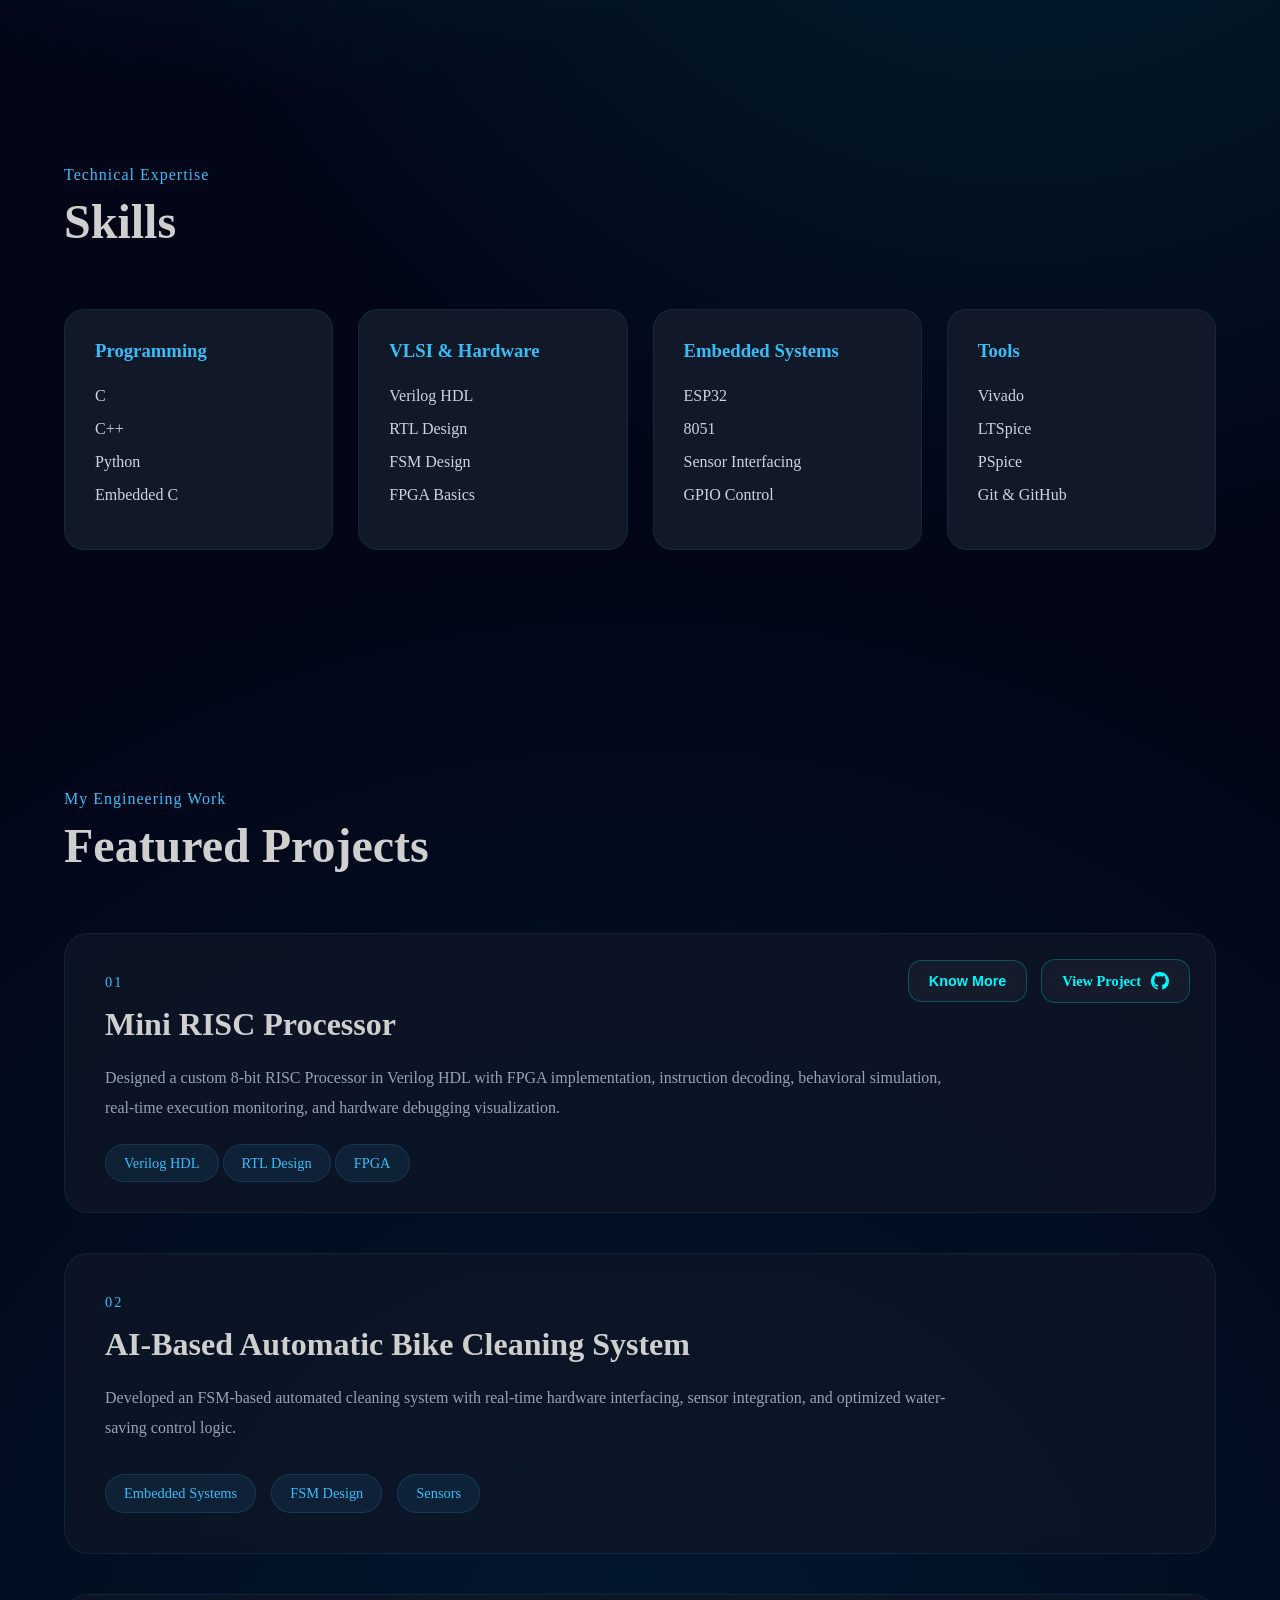
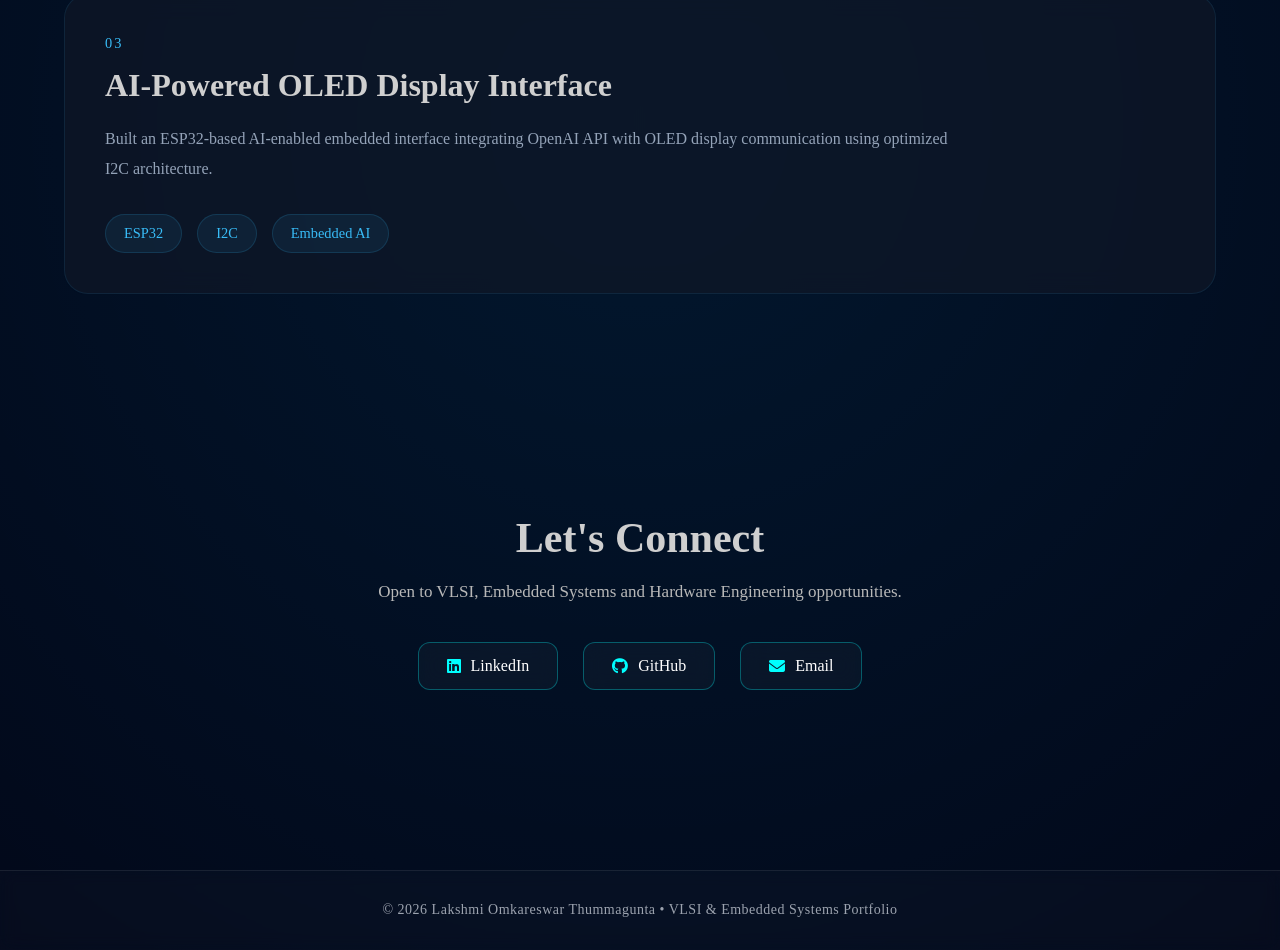
==== commit 61e19f31: "Professional portfolio SEO and UI refinement" ====
--- a/index.html
+++ b/index.html
@@ -287,11 +287,11 @@
 
         <!-- SCROLL INDICATOR -->
 
-        <div class="scroll-indicator">
-
-            <span></span>
-
-        </div>
+         <div class="scroll-indicator"
+          onclick="document.querySelector('#about')
+          .scrollIntoView({ behavior: 'smooth' });">
+          <span></span>
+ </div>
 
     </section>
 
@@ -745,11 +745,20 @@
 
     </div>
 </div>
+
+<footer class="footer">
+
+    <p>
+        © 2026 Lakshmi Omkareswar Thummagunta • VLSI & Embedded Systems Portfolio
+    </p>
+
+</footer>
     <!-- =========================
          JAVASCRIPT
     ========================== -->
 
     <script src="script.js"></script>
 
+
 </body>
 </html>
--- a/style.css
+++ b/style.css
@@ -192,7 +192,7 @@
 }
 
 .logo{
-    display:flex;
+    display:fixed;
     align-items:center;
     justify-content:center;
 }
@@ -466,67 +466,71 @@
     }
 }
 
-/* =========================
+/* ========================================
    SCROLL INDICATOR
-========================= */
+======================================== */
 
 .scroll-indicator{
-    position:absolute;
-
-    bottom:25px;
-    left:50%;
-
-    transform:translateX(-50%);
+
+    position: absolute;
+
+    bottom: 40px;
+    left: 50%;
+
+    transform: translateX(-50%);
+
+    width: 20px;
+    height: 40px;
+
+    border: 2px solid #00f0ff;
+
+    border-radius: 30px;
+
+    display: flex;
+    justify-content: center;
+
+    cursor: pointer;
 }
 
 .scroll-indicator span{
-    display:block;
-
-    width:20px;
-    height:35px;
-
-    border:2px solid #00ffff;
-    border-radius:20px;
-
-    position:relative;
-}
-
-.scroll-indicator span::before{
-    content:"";
-
-    position:relative;
-
-    top:6px;
-    left:50%;
-
-    width:4px;
-    height:8px;
-
-    background:#00ffff;
-
-    border-radius:10px;
-
-    transform:translateX(-50%);
-
-    animation:scroll 1.5s infinite;
-}
-
-@keyframes scroll{
+
+    width: 6px;
+    height: 7px;
+
+    background: #00f0ff;
+
+    border-radius: 10px;
+
+    margin-top: 10px;
+
+    animation: scrollAnim 1.8s infinite;
+}
+
+/* ========================================
+   SCROLL ANIMATION
+======================================== */
+
+@keyframes scrollAnim{
+
     0%{
-        opacity:0;
-        top:6px;
-    }
-
-    50%{
-        opacity:1;
+
+        opacity: 0;
+
+        transform: translateY(0);
+    }
+
+    30%{
+
+        opacity: 1;
     }
 
     100%{
-        opacity:0;
-        top:16px;
-    }
-}
-
+
+        opacity: 0;
+
+        transform: translateY(18px);
+    }
+}
 /* =========================
    ABOUT / SKILLS / PROJECTS
 ========================= */
@@ -1108,6 +1112,40 @@
     color:#00ffff;
 }
 
+
+/* ========================================
+   FOOTER
+======================================== */
+
+.footer{
+
+    width: 100%;
+
+    padding: 28px 20px;
+
+    margin-top: 80px;
+
+    text-align: center;
+
+    border-top: 1px solid rgba(255,255,255,0.08);
+
+    background: rgba(255,255,255,0.02);
+
+    backdrop-filter: blur(8px);
+}
+
+.footer p{
+
+    color: #9ca3af;
+
+    font-size: 14px;
+
+    letter-spacing: 0.5px;
+
+    line-height: 1.6;
+}
+
+
 /* =========================
    MOBILE RESPONSIVE
 ========================= */
@@ -1280,4 +1318,27 @@
         width:100%;
         justify-content:center;
     }
+}
+
+/* ========================================
+   MOBILE FOOTER
+======================================== */
+
+@media (max-width: 768px){
+
+    .footer{
+
+        padding: 22px 16px;
+
+        margin-top: 60px;
+    }
+
+    .footer p{
+
+        font-size: 12px;
+
+        line-height: 1.5;
+
+        padding: 0 10px;
+    }
 }
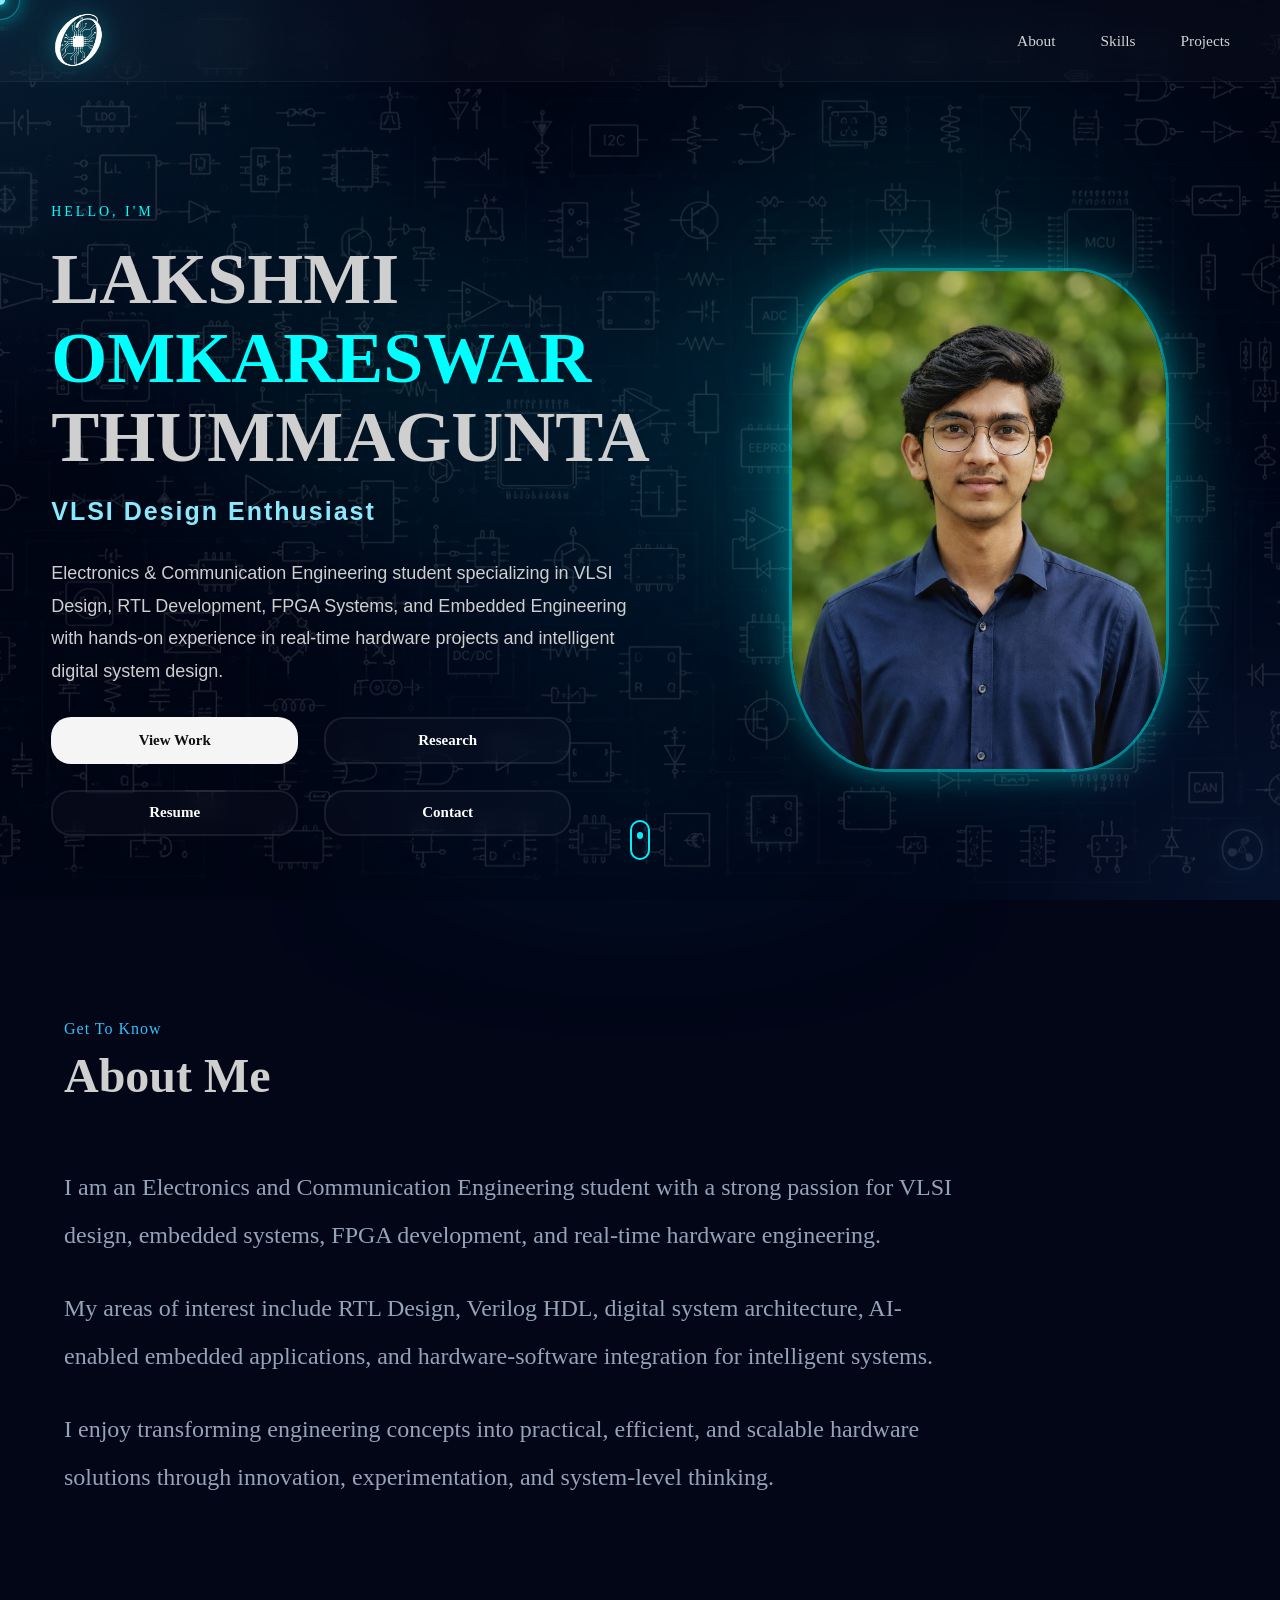
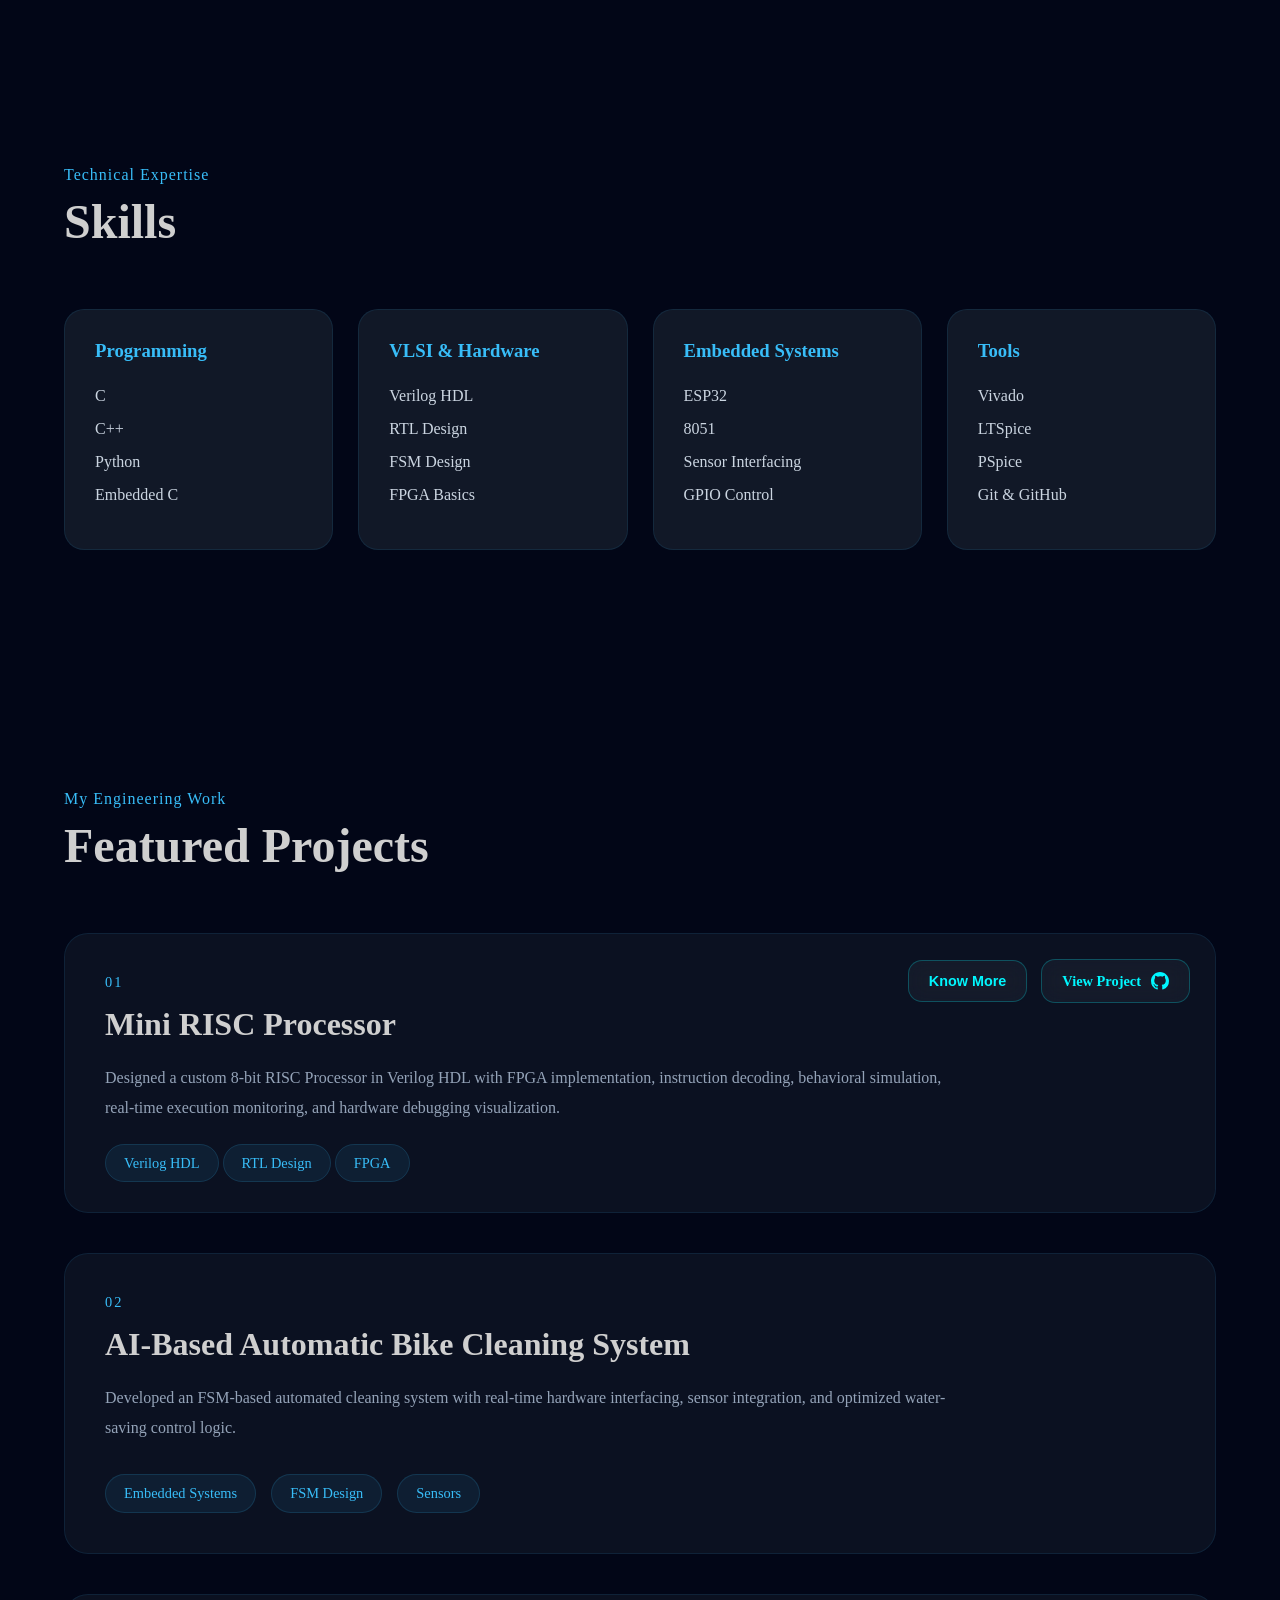
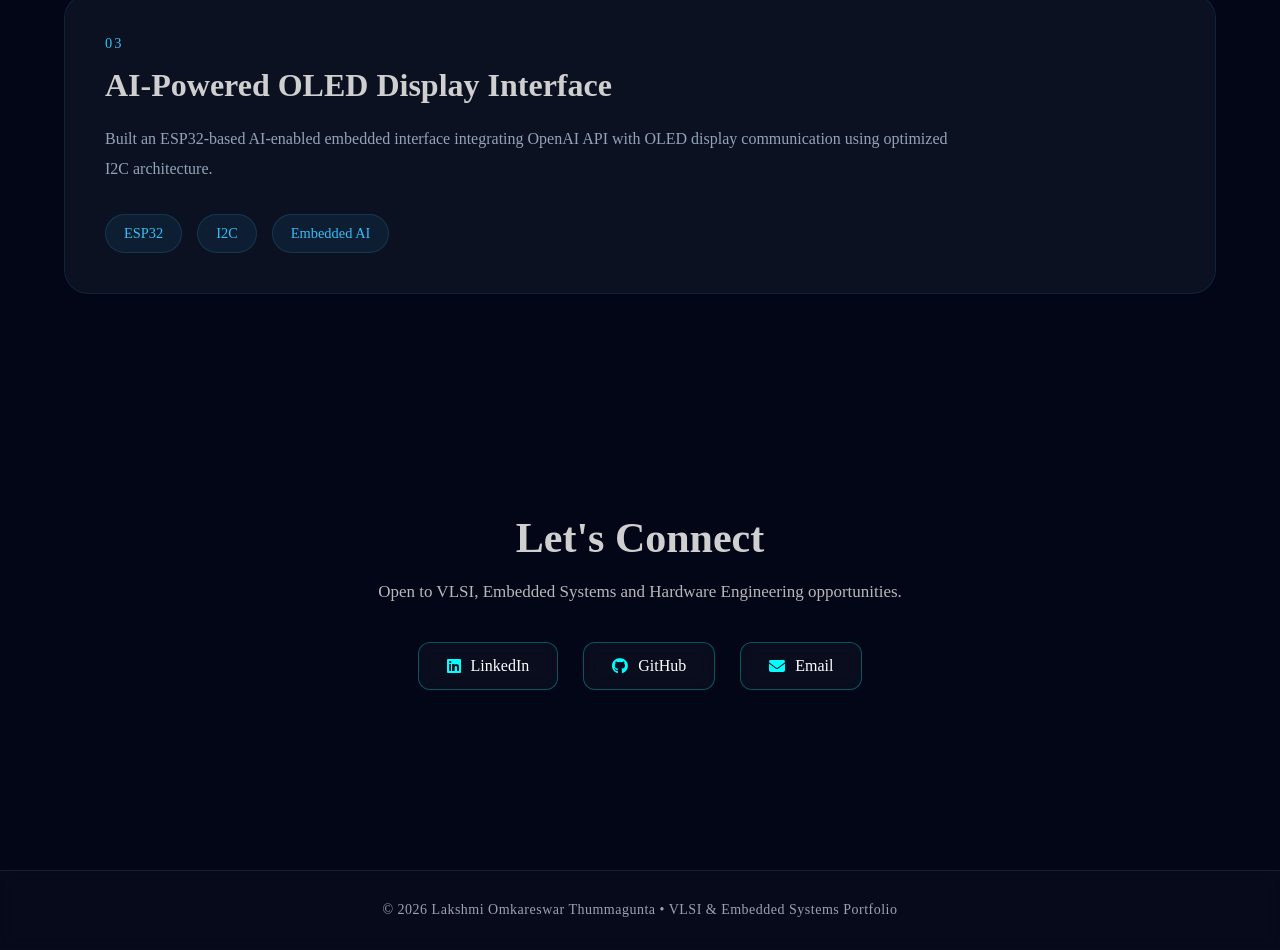
==== commit 86814793: "Updated UI" ====
--- a/index.html
+++ b/index.html
@@ -13,7 +13,7 @@
           content="width=device-width, initial-scale=1.0">
 
     <title>
-        Lakshmi Omkareswar Thummagunta Portfolio
+        Lakshmi Omkareswar Thummagunta
     </title>
 
     <meta name="description"
@@ -144,8 +144,11 @@
     ========================================= -->
 
     <div class="animated-bg"></div>
-
     <div class="bg-glow"></div>
+    <div class="bg-dark">
+    <img src="assets/images/circuit-bg.png" alt=""></div>
+    <div class="bg-bright">
+    <img src="assets/images/circuit-bg.png" alt=""></div>
 
     <!-- ========================================
          CURSOR
--- a/style.css
+++ b/style.css
@@ -14,14 +14,13 @@
 }
 
 body{
-    background:
-        radial-gradient(circle at 20% 20%, rgba(0,247,255,0.18), transparent 25%),
-        radial-gradient(circle at 80% 30%, rgba(0,247,255,0.12), transparent 30%),
-        radial-gradient(circle at 50% 80%, rgba(0,180,255,0.10), transparent 35%),
-        #020617;
+    background:#020617;
 
     overflow-x:hidden;
-}
+
+    position:relative;
+}
+
 
 /* =========================
    ANIMATED BACKGROUND
@@ -30,7 +29,7 @@
 .animated-bg{
     position:fixed;
     inset:0;
-    z-index:-2;
+    z-index:-3;
 
     background:
         radial-gradient(circle at top left, rgba(56,189,248,0.15), transparent 30%),
@@ -64,7 +63,7 @@
         radial-gradient(circle at 50% 90%, rgba(0,180,255,0.08), transparent 35%);
 
     filter:blur(80px);
-    z-index:-1;
+    z-index:-2;
 
     animation:glowMove 10s ease-in-out infinite alternate;
 }
@@ -77,6 +76,67 @@
     100%{
         transform:translateY(-20px) translateX(15px);
     }
+}
+
+/* =========================
+   CIRCUIT BACKGROUND
+========================= */
+
+.bg-dark{
+
+    position:fixed;
+    inset:0;
+
+    z-index:-4;
+
+    pointer-events:none;
+    overflow:hidden;
+}
+
+.bg-dark img{
+
+    width:100%;
+    height:100%;
+
+    object-fit:cover;
+
+    opacity:0.05;
+
+    filter:
+        brightness(0.45)
+        contrast(1.05);
+}
+
+/* =========================
+   BRIGHT REVEAL LAYER
+========================= */
+
+.bg-bright{
+
+    position:fixed;
+    inset:0;
+
+    z-index:-1;
+
+    pointer-events:none;
+}
+
+.bg-bright img{
+
+    width:100%;
+    height:100%;
+
+    object-fit:cover;
+
+    opacity:0.1;
+
+    filter:
+        brightness(1.2)
+        contrast(1.0);
+
+    mask-repeat:no-repeat;
+    -webkit-mask-repeat:no-repeat;
+
 }
 
 /* =========================
@@ -170,35 +230,44 @@
    NAVBAR
 ========================= */
 
-nav{
-    position:absolute;
-    top:3%;
-    left:52%;
-    transform:translateX(-50%);
-
-    width:90%;
-    padding:20px 0;
+.navbar{
+
+    position:fixed;
+    top:0;
+    left:0;
+
+    width:100%;
+    height:82px;
 
     z-index:1000;
-}
-
-.navbar{
-    width:90%;
-    margin:auto;
 
     display:flex;
+    align-items:center;
     justify-content:space-between;
-    align-items:center;
-}
+
+    padding:0 clamp(18px, 4vw, 50px);
+
+    background:rgba(255,255,255,0.02);
+
+    backdrop-filter:blur(18px);
+    -webkit-backdrop-filter:blur(18px);
+
+    border-bottom:1px solid rgba(255,255,255,0.05);
+}
+
+/* LOGO */
 
 .logo{
-    display:fixed;
+    display:flex;
     align-items:center;
     justify-content:center;
 }
 
 .logo img{
+
     width:55px;
+    height:auto;
+
     object-fit:contain;
 
     filter:
@@ -209,6 +278,7 @@
 }
 
 .logo img:hover{
+
     transform:scale(1.05);
 
     filter:
@@ -216,34 +286,81 @@
         drop-shadow(0 0 50px rgba(0,255,255,0.35));
 }
 
+/* NAV LINKS */
+
 .nav-links{
+
     display:flex;
+    align-items:center;
+
+    gap:45px;
+
     list-style:none;
-    gap:30px;
 }
 
 .nav-links a{
+
     text-decoration:none;
-    color:white;
-    transition:0.3s;
+
+    color:rgba(255,255,255,0.82);
+
+    font-size:clamp(14px, 1.2vw, 17px);
+    font-weight:500;
+
+    transition:0.3s ease;
 }
 
 .nav-links a:hover{
     color:#38BDF8;
 }
 
-/* =========================
-   HERO SECTION
-========================= */
-
-.hero{
-    height:100vh;
+/* MODE TOGGLE */
+
+.mode-toggle{
 
     display:flex;
     align-items:center;
     justify-content:center;
 
-    padding:0 8%;
+    padding:12px 22px;
+
+    border:none;
+    outline:none;
+
+    border-radius:999px;
+
+    background:rgba(255,255,255,0.04);
+
+    color:white;
+
+    font-size:14px;
+    font-weight:600;
+
+    cursor:pointer;
+
+    transition:0.3s ease;
+}
+
+.mode-toggle:hover{
+
+    background:rgba(255,255,255,0.08);
+
+    transform:translateY(-2px);
+}
+
+
+/* =========================
+   HERO SECTION
+========================= */
+
+.hero{
+    min-height:100vh;
+
+    display:flex;
+    align-items:center;
+    justify-content:center;
+
+    padding-top:140px;
 
     overflow:hidden;
     position:relative;
@@ -252,18 +369,23 @@
 }
 
 .hero-content{
-    width:100%;
-    max-width:1400px;
+
+    width:min(1400px, 92vw);
+
+    margin:auto;
 
     display:flex;
-    justify-content:space-between;
     align-items:center;
-
-    gap:60px;
+    justify-content:center;
+
+    gap:clamp(30px, 6vw, 90px);
+
+    flex-wrap:wrap;
 }
 
 .hero-left{
-    flex:1;
+    flex:1 1 500px;
+    min-width:280px;
     max-width:650px;
 }
 
@@ -277,7 +399,7 @@
 }
 
 .hero h1{
-    font-size:70px;
+    font-size:clamp(38px, 8vw, 72px);
     line-height:1.1;
 
     margin-bottom:20px;
@@ -288,21 +410,27 @@
 }
 
 .typing-text{
-    font-size:28px;
+    font-size:clamp(15px, 3vw, 25px);
     color:#8be9fd;
-
+    opacity:0.9px;
     margin-bottom:20px;
-
     min-height:40px;
+    font-family:"Orbitron", sans-serif;
+    font-weight:600;
+    letter-spacing:2px;
 }
 
 .hero-description{
+    font-size:clamp(14px, 1.5vw, 18px);
     max-width:600px;
 
     color:#cfcfcf;
     line-height:1.8;
 
     margin-bottom:30px;
+    font-family:
+        "Space Grotesk",
+        sans-serif;
 }
 
 /* =========================
@@ -321,7 +449,9 @@
 }
 
 .hero-btn{
-    padding:18px 26px;
+   padding:
+        clamp(12px, 1vw, 18px)
+        clamp(16px, 2vw, 26px);
 
     border-radius:20px;
 
@@ -365,8 +495,7 @@
 ========================= */
 
 .hero-right{
-    flex:1;
-
+    flex:1 1 400px;
     display:flex;
     justify-content:center;
     align-items:center;
@@ -375,8 +504,8 @@
 .image-wrapper{
     position:relative;
 
-    width:300px;
-    height:340px;
+    width:min(380px, 90vw);
+    height:auto;
 
     display:flex;
     justify-content:center;
@@ -384,22 +513,16 @@
 }
 
 .image-wrapper img{
-    width:580px;
-    height:580px;
-
+    width:min(380px, 100%);
+    height:auto;
     object-fit:cover;
-
     border-radius:25%;
-
     position:relative;
     z-index:2;
-
     border:3px solid rgba(0,255,255,0.5);
-
     box-shadow:
         0 0 30px rgba(0,255,255,0.3),
         0 0 80px rgba(0,255,255,0.15);
-
     transition:0.5s ease;
 }
 
@@ -423,13 +546,6 @@
     filter:blur(40px);
 
     animation:pulse 4s infinite;
-}
-
-.hero-image img{
-    box-shadow:
-        0 0 25px rgba(0,247,255,0.5),
-        0 0 60px rgba(0,247,255,0.25),
-        0 0 120px rgba(0,247,255,0.15);
 }
 
 .hero::before{
@@ -1152,9 +1268,23 @@
 
 @media (max-width:768px){
 
-    .nav-links{
-        display:none;
-    }
+    .navbar{
+        height:72px;
+        padding:0 18px;
+     }
+
+   .nav-links{
+       display:none;
+     }
+
+    .logo img{
+       width:48px;
+     }
+
+    .mode-toggle{
+        padding:10px 16px;
+        font-size:12px;
+     }
 
     .hero{
         height:auto;
@@ -1164,22 +1294,11 @@
     }
 
     .hero-content{
-        flex-direction:column;
-        text-align:center;
-
-        gap:5px;
-    }
-
-    .hero h1{
-        font-size:38px;
-
-        line-height:1.15;
-
-        margin-bottom:10px;
-    }
+       text-align:center;
+       gap:30px;
+   }
 
     .typing-text{
-        font-size:18px;
         letter-spacing:1px;
     }
 
@@ -1318,6 +1437,14 @@
         width:100%;
         justify-content:center;
     }
+
+    .bg-dark img{
+       opacity:0.08;
+   }
+
+     .bg-bright img{
+       display:none;
+    }
 }
 
 /* ========================================
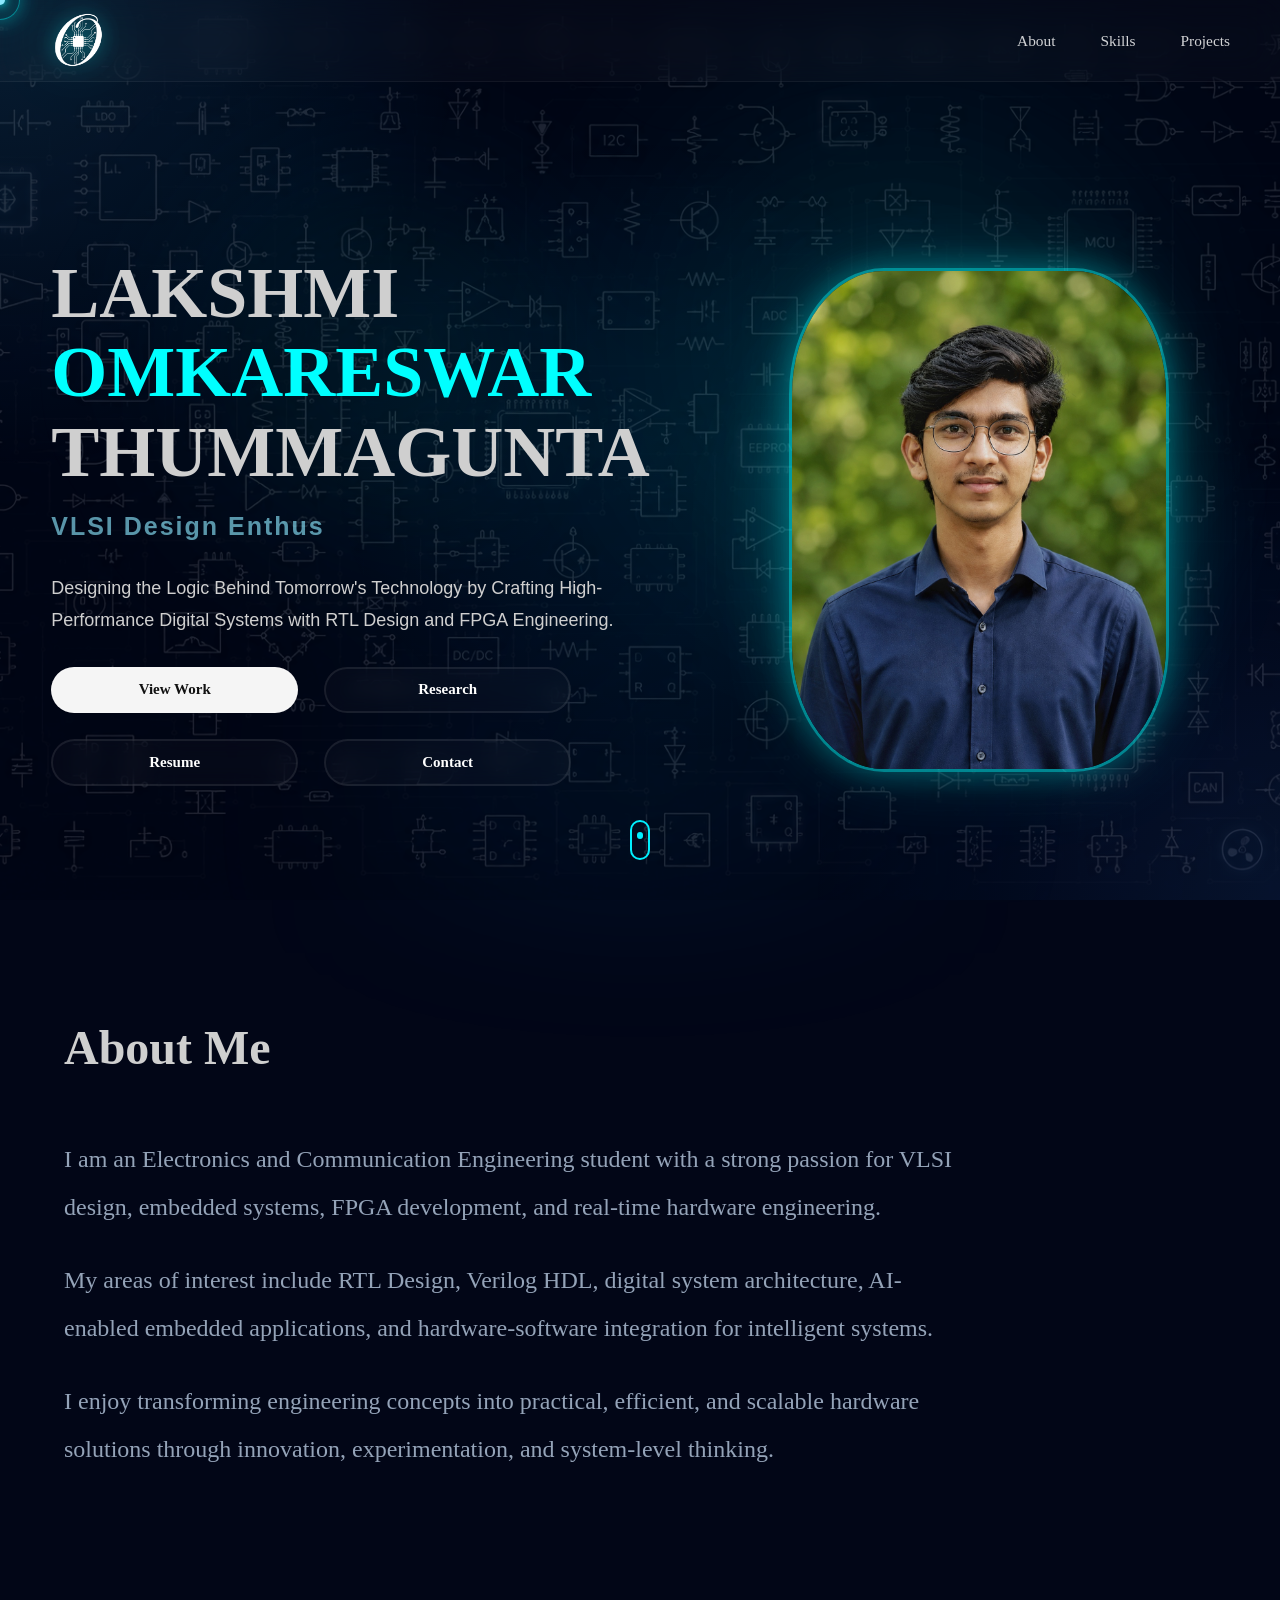
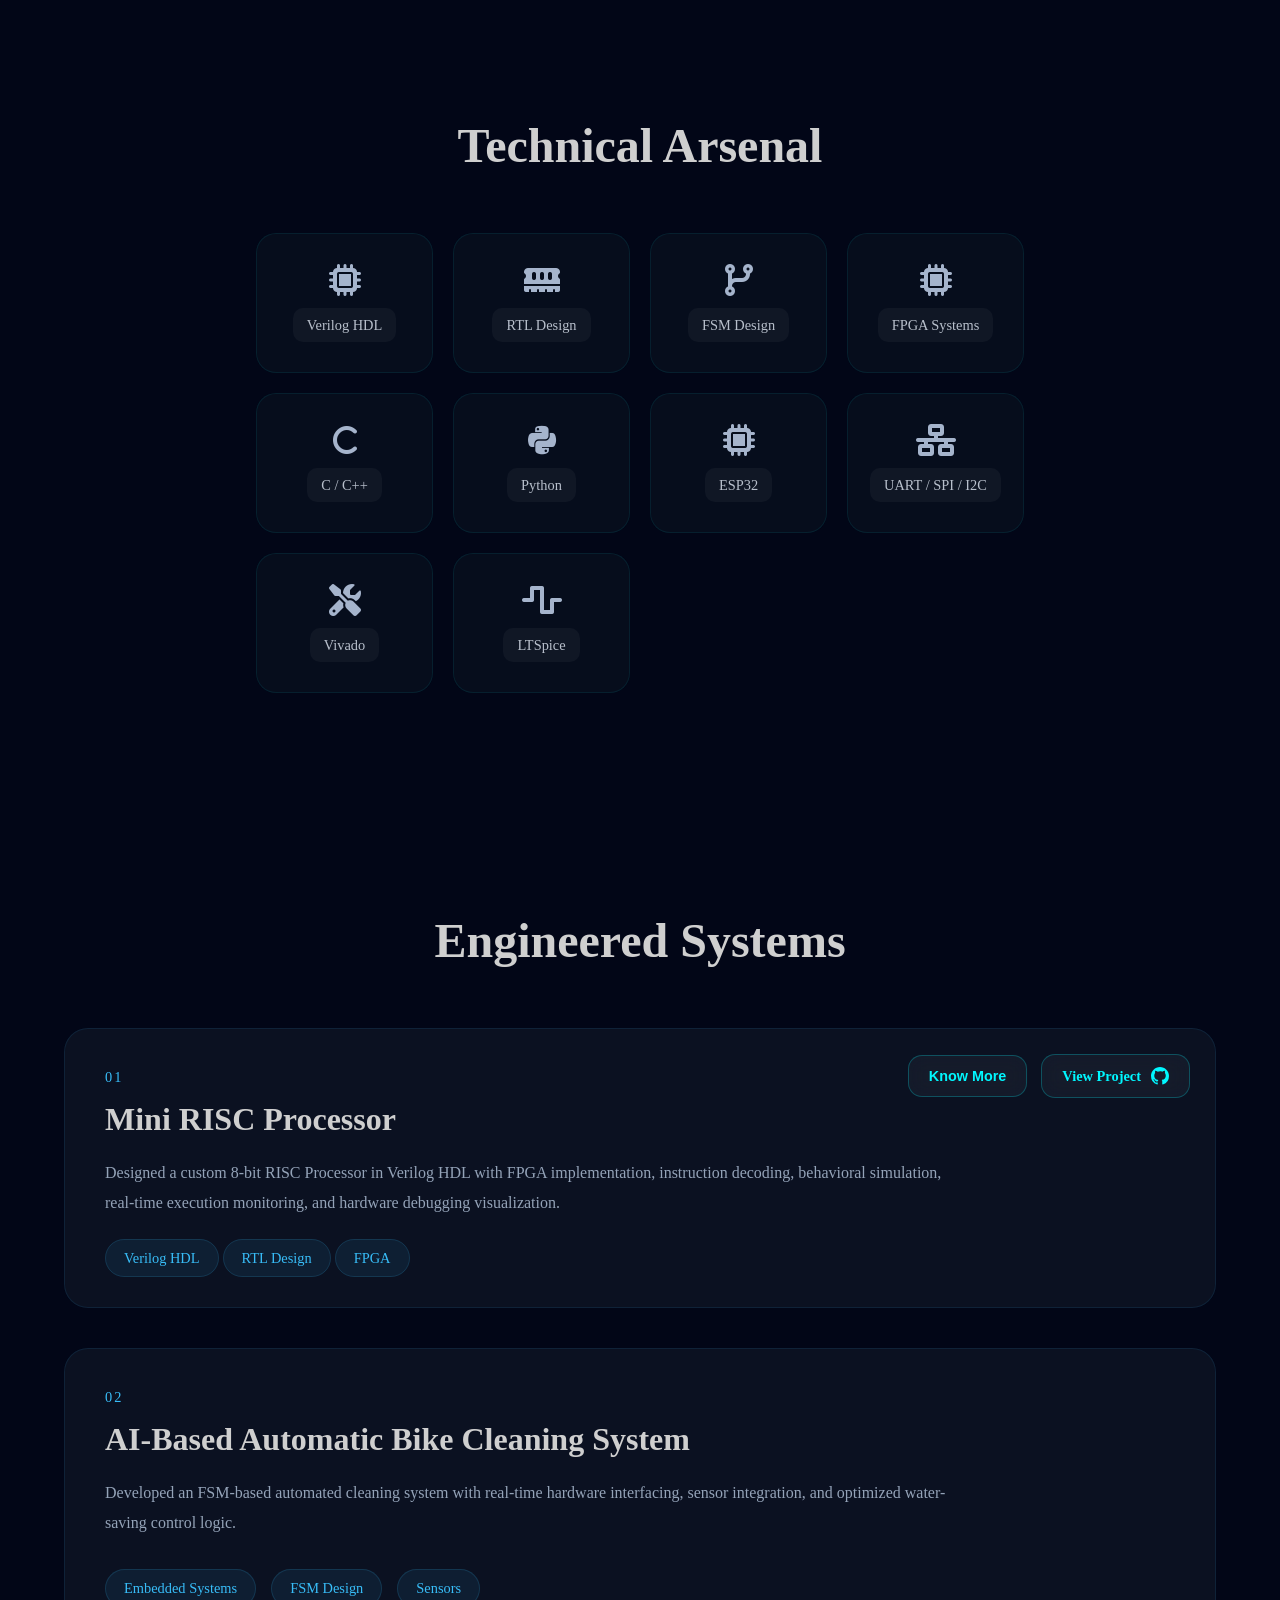
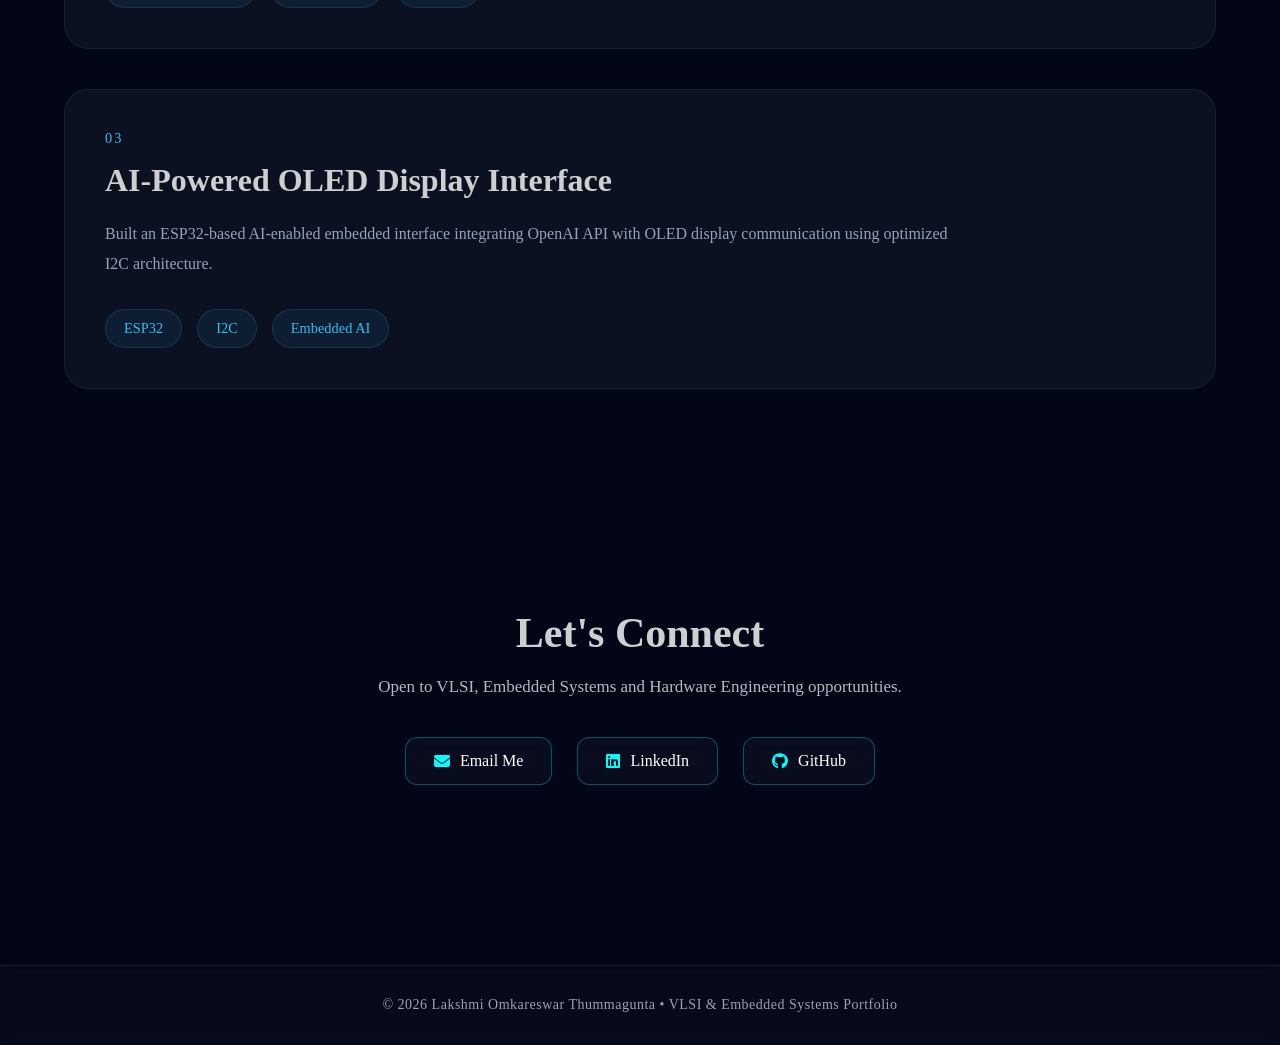
==== commit dd073c3b: "Updated Content" ====
--- a/index.html
+++ b/index.html
@@ -122,6 +122,7 @@
   "sameAs": [
     "https://github.com/OmkarTL",
     "https://linkedin.com/in/omkar-tl"
+    "https://orcid.org/0009-0006-2873-9300"
   ],
   "knowsAbout": [
     "VLSI Design",
@@ -146,9 +147,9 @@
     <div class="animated-bg"></div>
     <div class="bg-glow"></div>
     <div class="bg-dark">
-    <img src="assets/images/circuit-bg.png" alt=""></div>
+    <img loading="lazy" src="assets/images/circuit-bg.png" alt=""></div>
     <div class="bg-bright">
-    <img src="assets/images/circuit-bg.png" alt=""></div>
+    <img loading="lazy" src="assets/images/circuit-bg.png" alt=""></div>
 
     <!-- ========================================
          CURSOR
@@ -182,7 +183,7 @@
                     </li>
 
                     <li>
-                        <a href="#skills">Skills</a>
+                        <a href="#arsenal">Skills</a>
                     </li>
 
                     <li>
@@ -214,10 +215,6 @@
             <!-- LEFT -->
 
             <div class="hero-left">
-
-                <p class="hero-tag">
-                    HELLO, I'M
-                </p>
 
                 <h1>
                     LAKSHMI
@@ -229,10 +226,8 @@
 
                 <p class="hero-description">
 
-                    Electronics & Communication Engineering student specializing in
-                    VLSI Design, RTL Development, FPGA Systems, and Embedded Engineering
-                    with hands-on experience in real-time hardware projects and intelligent
-                    digital system design.
+                    Designing the Logic Behind Tomorrow's Technology by
+                    Crafting High-Performance Digital Systems with RTL Design and FPGA Engineering.
 
                 </p>
 
@@ -245,12 +240,13 @@
 
                     </a>
 
-                    <a href="#research"
-                       class="hero-btn">
-
+                    <a href="https://orcid.org/0009-0006-2873-9300"
+                            target="_blank"
+                        rel="noopener noreferrer"
+                        class="hero-btn">
+                              
                         Research
-
-                    </a>
+                   </a>
 
                     <a href="assets/resume/resume1.pdf"
                        target="_blank"
@@ -308,8 +304,6 @@
 
         <div class="section-title">
 
-            <p>Get To Know</p>
-
             <h2>About Me</h2>
 
         </div>
@@ -349,77 +343,73 @@
     </section>
 
     <!-- =========================
-         SKILLS SECTION
-    ========================== -->
-
-    <section id="skills"
-             class="skills-section">
+          TECHNICAL ARSENAL
+     ========================= --> 
+
+      <section id="arsenal"
+         class="arsenal-section">
 
         <div class="section-title">
 
-            <p>Technical Expertise</p>
-
-            <h2>Skills</h2>
-
-        </div>
-
-        <div class="skills-container">
-
-            <div class="skill-card">
-
-                <h3>Programming</h3>
-
-                <ul>
-                    <li>C</li>
-                    <li>C++</li>
-                    <li>Python</li>
-                    <li>Embedded C</li>
-                </ul>
-
+          <h2>Technical Arsenal</h2>
+
+        </div>
+
+         <div class="arsenal-grid">
+
+           <div class="arsenal-card">
+             <i class="fas fa-microchip"></i>
+                 <span>Verilog HDL</span>
+           </div>
+
+           <div class="arsenal-card">
+             <i class="fas fa-memory"></i>
+                 <span>RTL Design</span>
+           </div>
+
+           <div class="arsenal-card">
+             <i class="fas fa-code-branch"></i>
+                 <span>FSM Design</span>
+           </div>
+
+           <div class="arsenal-card">
+              <i class="fas fa-microchip"></i>
+                  <span>FPGA Systems</span>
+           </div>
+
+           <div class="arsenal-card">
+             <i class="fas fa-c"></i>
+                  <span>C / C++</span>
+           </div>
+
+           <div class="arsenal-card">
+             <i class="fab fa-python"></i>
+                 <span>Python</span>
+           </div>
+ 
+           <div class="arsenal-card">
+             <i class="fas fa-microchip"></i>
+                  <span>ESP32</span>
+           </div>
+
+            <div class="arsenal-card">
+             <i class="fas fa-network-wired"></i>
+                  <span>UART / SPI / I2C</span>
+           </div>
+
+           <div class="arsenal-card">
+             <i class="fas fa-tools"></i>
+                   <span>Vivado</span>
             </div>
 
-            <div class="skill-card">
-
-                <h3>VLSI & Hardware</h3>
-
-                <ul>
-                    <li>Verilog HDL</li>
-                    <li>RTL Design</li>
-                    <li>FSM Design</li>
-                    <li>FPGA Basics</li>
-                </ul>
-
+             <div class="arsenal-card">
+              <i class="fas fa-wave-square"></i>
+                   <span>LTSpice</span>
             </div>
 
-            <div class="skill-card">
-
-                <h3>Embedded Systems</h3>
-
-                <ul>
-                    <li>ESP32</li>
-                    <li>8051</li>
-                    <li>Sensor Interfacing</li>
-                    <li>GPIO Control</li>
-                </ul>
-
-            </div>
-
-            <div class="skill-card">
-
-                <h3>Tools</h3>
-
-                <ul>
-                    <li>Vivado</li>
-                    <li>LTSpice</li>
-                    <li>PSpice</li>
-                    <li>Git & GitHub</li>
-                </ul>
-
-            </div>
-
-        </div>
-
-    </section>
+        </div>
+
+    </section> 
 
     <!-- =========================
          PROJECTS SECTION
@@ -430,9 +420,7 @@
 
         <div class="section-title">
 
-            <p>My Engineering Work</p>
-
-            <h2>Featured Projects</h2>
+            <h2>Engineered Systems</h2>
 
         </div>
 
@@ -596,6 +584,14 @@
 
         <div class="contact-buttons">
 
+            <a href="mailto:omkar.tl@yahoo.com"
+               class="contact-btn">
+
+                <i class="fas fa-envelope"></i>
+                Email Me
+
+            </a>            
+
             <a href="https://linkedin.com/in/omkar-tl"
                target="_blank"
                class="contact-btn">
@@ -611,14 +607,6 @@
 
                 <i class="fab fa-github"></i>
                 GitHub
-
-            </a>
-
-            <a href="mailto:omkar.tl@yahoo.com"
-               class="contact-btn">
-
-                <i class="fas fa-envelope"></i>
-                Email
 
             </a>
 
@@ -686,6 +674,50 @@
 
         </div>
 
+        <!-- PROJECT DETAILS -->
+
+        <div class="project-details">
+
+        <div class="detail-block">
+
+        <h3>Architecture</h3>
+
+        <ul>
+            <li>Arithmetic Logic Unit (ALU)</li>
+            <li>Control Unit</li>
+            <li>Register File</li>
+            <li>Program Counter (PC)</li>
+            <li>Instruction Memory</li>
+        </ul>
+
+        </div>
+
+        <div class="detail-block">
+
+        <h3>Verification</h3>
+
+        <ul>
+            <li>Behavioral Simulation</li>
+            <li>Waveform Analysis</li>
+            <li>RTL Verification</li>
+            <li>FPGA Debugging on Basys 3</li>
+        </ul>
+
+        </div>
+
+        <div class="detail-block">
+
+        <h3>Future Improvements</h3>
+
+        <ul>
+            <li>Pipeline Architecture</li>
+            <li>Interrupt Handling</li>
+            <li>Branch Instructions</li>
+            <li>Memory Expansion</li>
+        </ul>
+        </div>
+        </div>
+
         <!-- IMAGES -->
 
        <div class="modal-images">
@@ -693,7 +725,8 @@
     <a href="assets/project1/architecture.png"
        target="_blank">
 
-        <img src="assets/project1/architecture.png"
+        <img loading="lazy" 
+             src="assets/project1/architecture.png"
              alt="Architecture">
 
     </a>
@@ -702,7 +735,8 @@
     <a href="assets/project1/risc-rtl.png"
        target="_blank">
 
-             <img src="assets/project1/risc-rtl.png"
+        <img loading="lazy"
+             src="assets/project1/risc-rtl.png"
              alt="RTL">
 
           </a>
@@ -711,7 +745,8 @@
           <a href="assets/project1/waveform.png"
             target="_blank">
 
-            <img src="assets/project1/waveform.png"
+        <img loading="lazy"
+             src="assets/project1/waveform.png"
              alt="Waveform">
 
            </a>
--- a/style.css
+++ b/style.css
@@ -314,70 +314,35 @@
     color:#38BDF8;
 }
 
-/* MODE TOGGLE */
-
-.mode-toggle{
+/* =========================
+   HERO SECTION
+========================= */
+
+.hero{
+    min-height:100vh;
 
     display:flex;
     align-items:center;
     justify-content:center;
 
-    padding:12px 22px;
-
-    border:none;
-    outline:none;
-
-    border-radius:999px;
-
-    background:rgba(255,255,255,0.04);
-
-    color:white;
-
-    font-size:14px;
-    font-weight:600;
-
-    cursor:pointer;
-
-    transition:0.3s ease;
-}
-
-.mode-toggle:hover{
-
-    background:rgba(255,255,255,0.08);
-
-    transform:translateY(-2px);
-}
-
-
-/* =========================
-   HERO SECTION
-========================= */
-
-.hero{
-    min-height:100vh;
+    padding-top:140px;
+
+    overflow:hidden;
+    position:relative;
+
+    color:#cfcfcf;
+}
+
+.hero-content{
+
+    width:min(1400px, 92vw);
+
+    margin:auto;
 
     display:flex;
     align-items:center;
     justify-content:center;
 
-    padding-top:140px;
-
-    overflow:hidden;
-    position:relative;
-
-    color:#cfcfcf;
-}
-
-.hero-content{
-
-    width:min(1400px, 92vw);
-
-    margin:auto;
-
-    display:flex;
-    align-items:center;
-    justify-content:center;
-
     gap:clamp(30px, 6vw, 90px);
 
     flex-wrap:wrap;
@@ -385,23 +350,13 @@
 
 .hero-left{
     flex:1 1 500px;
-    min-width:280px;
+    min-width:300px;
     max-width:650px;
-}
-
-.hero-tag{
-    color:#00ffff;
-    letter-spacing:3px;
-
-    margin-bottom:20px;
-
-    font-size:14px;
 }
 
 .hero h1{
     font-size:clamp(38px, 8vw, 72px);
     line-height:1.1;
-
     margin-bottom:20px;
 }
 
@@ -411,8 +366,8 @@
 
 .typing-text{
     font-size:clamp(15px, 3vw, 25px);
-    color:#8be9fd;
-    opacity:0.9px;
+    color:#8be8fda3;
+    opacity:0px;
     margin-bottom:20px;
     min-height:40px;
     font-family:"Orbitron", sans-serif;
@@ -453,7 +408,7 @@
         clamp(12px, 1vw, 18px)
         clamp(16px, 2vw, 26px);
 
-    border-radius:20px;
+    border-radius:30px;
 
     text-decoration:none;
     text-align:center;
@@ -664,14 +619,6 @@
     margin-bottom:60px;
 }
 
-.section-title p{
-    color:#38BDF8;
-
-    margin-bottom:10px;
-
-    letter-spacing:1px;
-}
-
 .section-title h2{
     font-size:3rem;
     color:#cfcfcf;
@@ -692,54 +639,94 @@
 }
 
 /* =========================
-   SKILLS
-========================= */
-
-.skills-container{
+   TECHNICAL ARSENAL
+========================= */
+
+.arsenal-section{
+
+    width:min(1100px,60%);
+    margin:auto;
+    padding:100px 0;
+}
+
+.arsenal-section .section-title{
+
+    text-align:center;
+}
+
+.arsenal-grid{
+
     display:grid;
-    grid-template-columns:repeat(auto-fit,minmax(250px,1fr));
-
-    gap:25px;
-}
-
-.skill-card{
-    background:#111827;
-
-    padding:30px;
-
+    grid-template-columns:
+    repeat(
+        auto-fit,
+        minmax(160px,1fr)
+    );
+    gap:20px;
+    margin-top:60px;
+}
+
+.arsenal-card{
+    min-height:140px;
+    background:rgba(8,15,30,0.8);
+    border:1px solid rgba(0,255,255,0.08);
     border-radius:20px;
-
-    border:1px solid rgba(56,189,248,0.1);
-
-    transition:0.4s ease;
-}
-
-.skill-card:hover{
-    transform:translateY(-8px);
-
-    border-color:#38BDF8;
-
+    display:flex;
+    flex-direction:column;
+    align-items:center;
+    justify-content:center;
+    gap:12px;
+    padding:16px;
+    transition:0.35s ease;
+    backdrop-filter:blur(12px);
+}
+
+.arsenal-card:hover{
+
+    transform:
+        translateY(-6px)
+        scale(1.03);
+    border-color:#00ffff;
     box-shadow:
-        0 0 30px rgba(56,189,248,0.15);
-}
-
-.skill-card h3{
-    margin-bottom:25px;
-    color:#38BDF8;
-}
-
-.skill-card ul{
-    list-style:none;
-}
-
-.skill-card li{
-    margin-bottom:15px;
-    color:#CBD5E1;
+        0 0 20px rgba(0,255,255,0.15),
+        0 0 60px rgba(0,255,255,0.08);
+}
+
+.arsenal-card i{
+    font-size:2rem;
+    color:#a5b4cc;
+    filter:none;
+    transition:all 0.3s ease;
+}
+
+.arsenal-card:hover i{
+
+    color:#00ffff;
+    filter:
+        drop-shadow(0 0 10px #00ffff)
+        drop-shadow(0 0 20px rgba(0,255,255,0.7));
+
+    transform:translateY(-2px) scale(1.08);
+    transition-delay:0.12s;
+}
+
+.arsenal-card span{
+    padding:8px 14px;
+    border-radius:10px;
+    background:rgba(255,255,255,0.04);
+    color:#b8c0cc;
+    font-size:0.9rem;
+    text-align:center;
+    line-height:1.3;
 }
 
 /* =========================
    PROJECTS
 ========================= */
+
+.projects-section .section-title{
+    text-align:center;
+}
 
 .projects-container{
     display:flex;
@@ -926,22 +913,15 @@
 .project-modal{
     position:fixed;
     inset:0;
-
     display:flex;
     justify-content:center;
     align-items:center;
-
     padding:40px;
-
     background:rgba(0,247,255,0.08);
-
     backdrop-filter:blur(10px);
-
-    z-index:999;
-
+    z-index:1000;
     opacity:0;
     visibility:hidden;
-
     transition:0.4s ease;
 }
 
@@ -952,30 +932,20 @@
 
 .modal-box{
     position:relative;
-
     width:100%;
     max-width:1600px;
-
-    max-height:150vh;
-
+    max-height:90vh;
     overflow-y:auto;
-
     padding:50px;
-
-    border-radius:28px;
-
+    border-radius:48px;
     background:rgba(10,15,25,0.88);
-
     border:1px solid rgba(0,247,255,0.12);
-
     backdrop-filter:blur(18px);
-
     box-shadow:
         0 0 35px rgba(0,247,255,0.12),
         0 0 100px rgba(0,247,255,0.05);
 
     transform:scale(0.92);
-
     transition:0.4s ease;
 }
 
@@ -1055,39 +1025,30 @@
 
 .modal-number{
     color:#00f7ff;
-
     font-size:0.9rem;
-
     letter-spacing:3px;
-
     margin-bottom:14px;
 }
 
 .modal-header h2{
     font-size:2.5rem;
-
     margin-bottom:20px;
-
     color:white;
 }
 
 .modal-header p,
 .modal-description p{
     color:#b8c0cc;
-
     line-height:1.9;
 }
 
 .modal-images{
     display:grid;
-
     grid-template-columns:
         repeat(auto-fit,minmax(180px,1fr));
 
     gap:4px;
-
     align-items:center;
-
     margin:10px 0;
 }
 
@@ -1098,11 +1059,8 @@
 
 .modal-images img{
     width:100%;
-
     border-radius:18px;
-
     border:1px solid rgba(0,247,255,0.12);
-
     transition:0.4s ease;
 }
 
@@ -1116,6 +1074,61 @@
 .modal-description h3{
     color:white;
     margin-bottom:20px;
+}
+
+.project-details{
+
+    display:grid;
+    grid-template-columns:
+        repeat(auto-fit,minmax(250px,1fr));
+    gap:24px;
+    margin:40px 0;
+}
+
+.detail-block{
+
+    background:rgba(255,255,255,0.03);
+    border:1px solid rgba(0,247,255,0.12);
+    border-radius:18px;
+    padding:24px;
+    backdrop-filter:blur(10px);
+    transition:.3s ease;
+}
+
+.detail-block:hover{
+
+    transform:translateY(-4px);
+    border-color:#00f7ff;
+    box-shadow:
+        0 0 20px rgba(0,247,255,0.12);
+}
+
+.detail-block h3{
+
+    color:#00f7ff;
+    margin-bottom:18px;
+    font-size:1.1rem;
+}
+
+.detail-block ul{
+
+    list-style:none;
+    padding:0;
+}
+
+.detail-block li{
+    color:#b8c0cc;
+    margin-bottom:10px;
+    position:relative;
+    padding-left:18px;
+    line-height:1.6;
+}
+
+.detail-block li::before{
+    content:"▸";
+    position:absolute;
+    left:0;
+    color:#00f7ff;
 }
 
 /* =========================
@@ -1126,35 +1139,22 @@
     display:inline-flex;
     align-items:center;
     justify-content:center;
-
     gap:8px;
-
     margin-top:20px;
-
     padding:15px 20px;
-
     border-radius:30px;
-
     text-decoration:none;
-
     color:#00f7ff;
-
     background:rgba(255,255,255,0.04);
-
     border:1px solid rgba(0,247,255,0.3);
-
     backdrop-filter:blur(10px);
-
     overflow:hidden;
-
     transition:all 0.35s ease;
 }
 
 .modal-github:hover{
     background:rgba(0,247,255,0.08);
-
     transform:scale(1.03);
-
     box-shadow:
         0 0 20px rgba(0,247,255,0.15);
 }
@@ -1281,11 +1281,6 @@
        width:48px;
      }
 
-    .mode-toggle{
-        padding:10px 16px;
-        font-size:12px;
-     }
-
     .hero{
         height:auto;
         padding:75px 10% 50px;
@@ -1303,7 +1298,7 @@
     }
 
     .hero-description{
-        font-size:15px;
+        font-size:16px;
         line-height:1.8;
     }
 
@@ -1343,11 +1338,35 @@
     }
 
     .logo img{
-        width:55px;
+        width:50px;
     }
 
     .scroll-indicator{
         display:none;
+    }
+
+    .arsenal-section{
+        width:90%;
+    }
+
+    .arsenal-grid{
+        grid-template-columns:repeat(2,1fr);
+        gap:12px;
+    }
+
+    .arsenal-card{
+        min-height:110px;
+        padding:12px;
+        gap:8px;
+    }
+
+    .arsenal-card i{
+        font-size:1.5rem;
+    }
+
+    .arsenal-card span{
+        font-size:0.75rem;
+        padding:6px 8px;
     }
 
     .contact-buttons{
@@ -1433,6 +1452,11 @@
         border-radius:16px;
     }
 
+    .project-details{
+        grid-template-columns:1fr;
+        gap:16px;
+    }
+
     .modal-github{
         width:100%;
         justify-content:center;
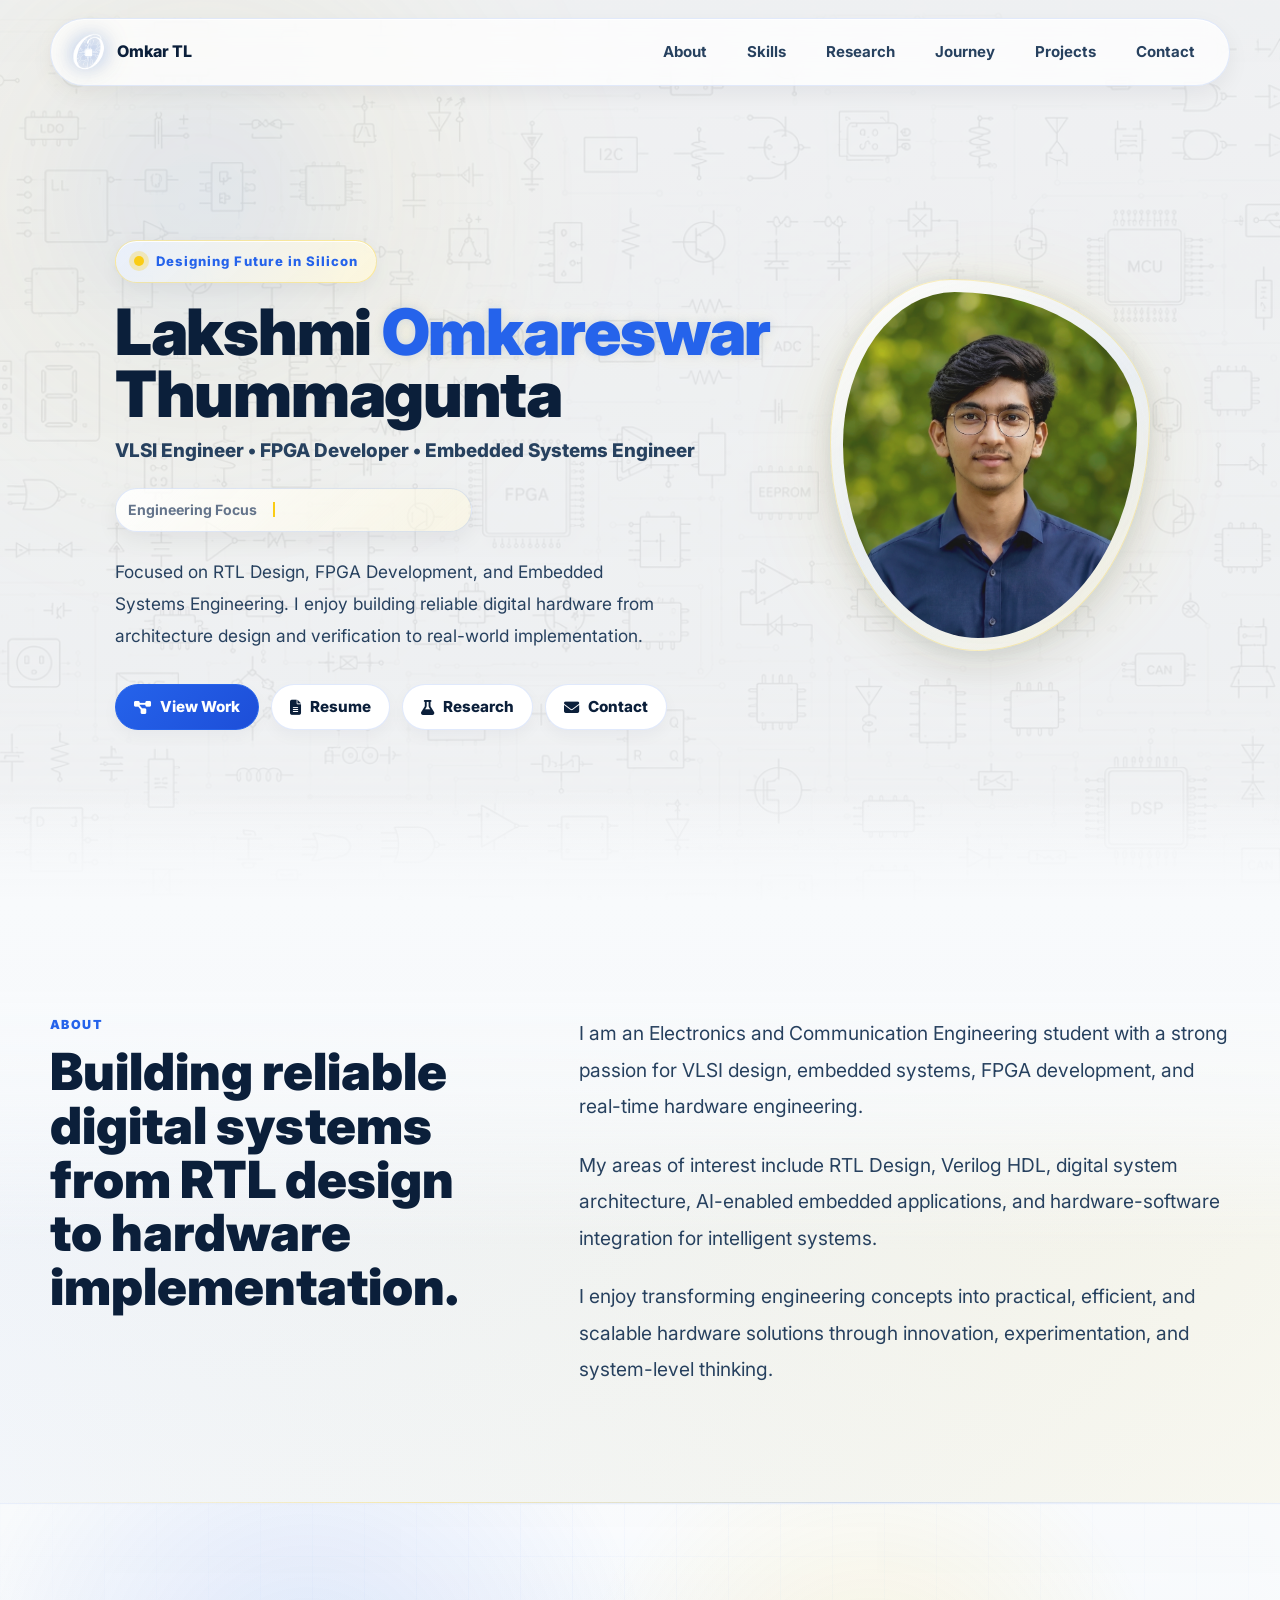
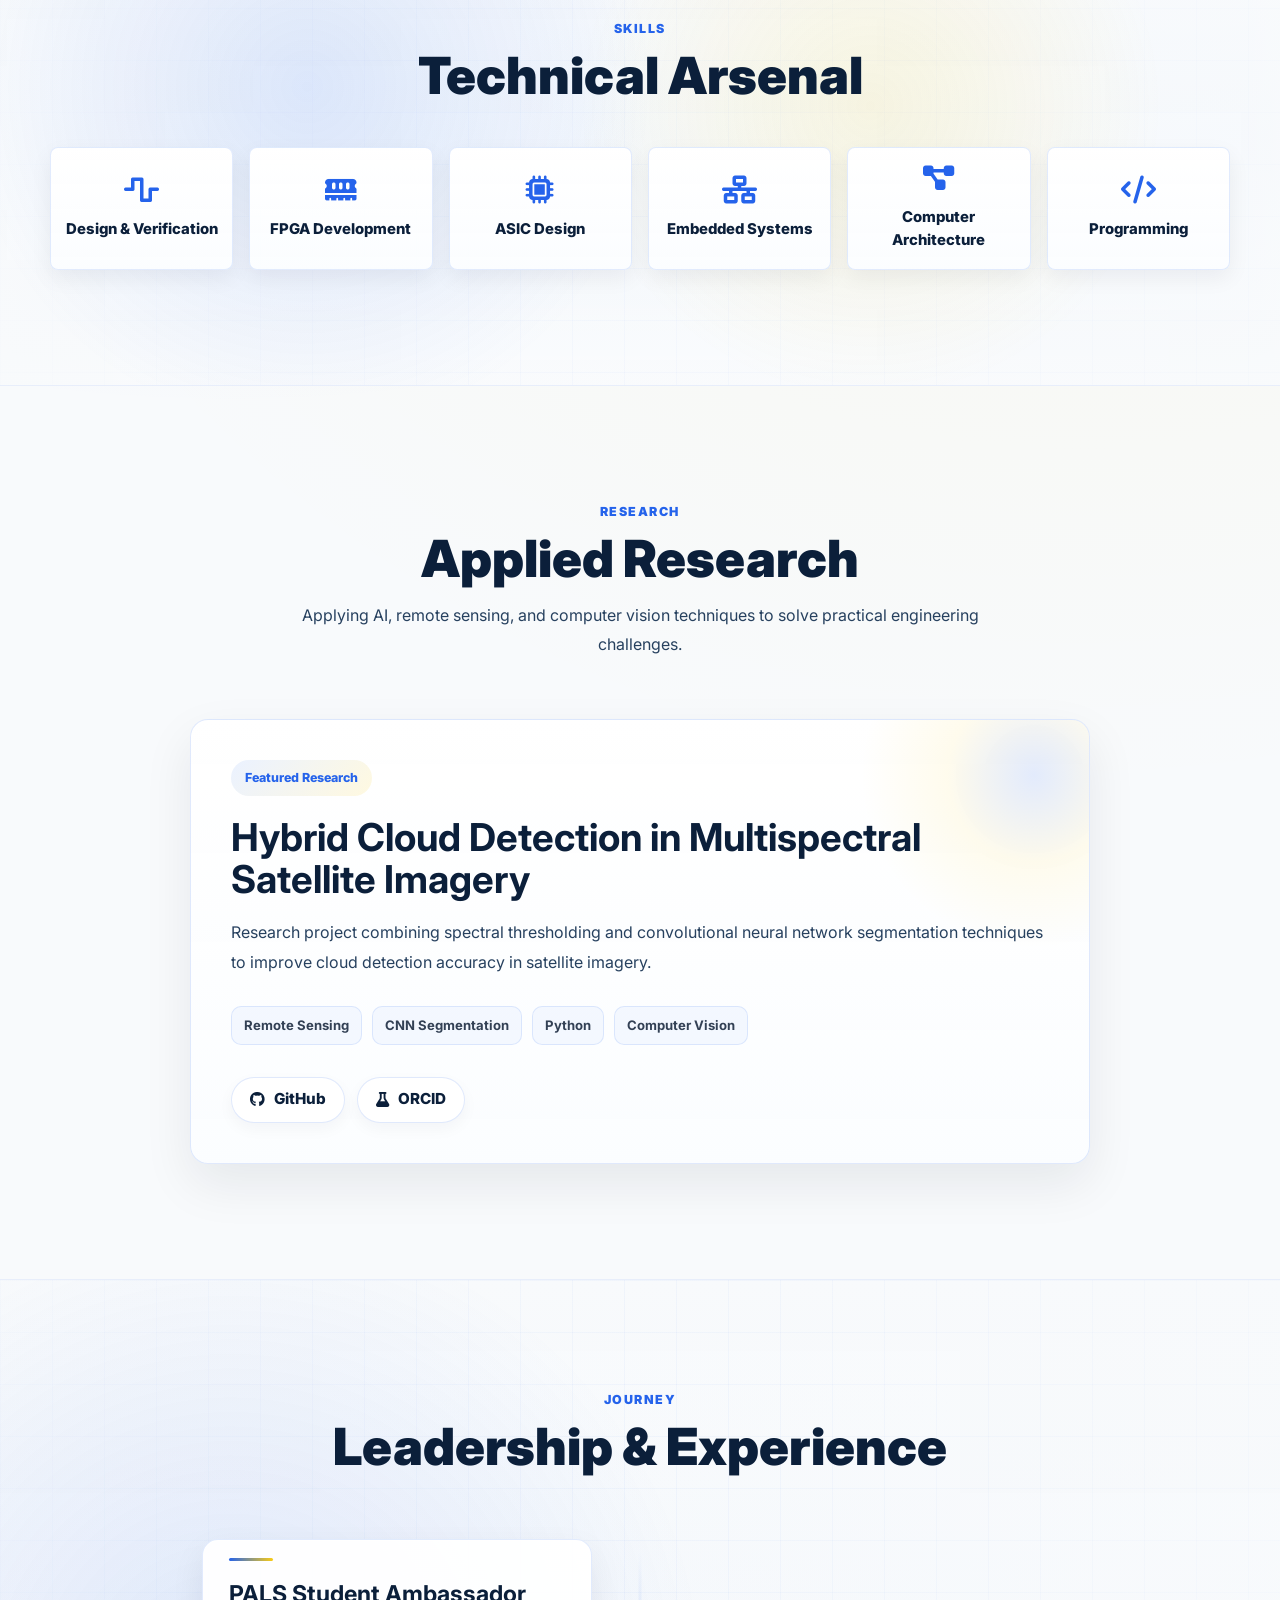
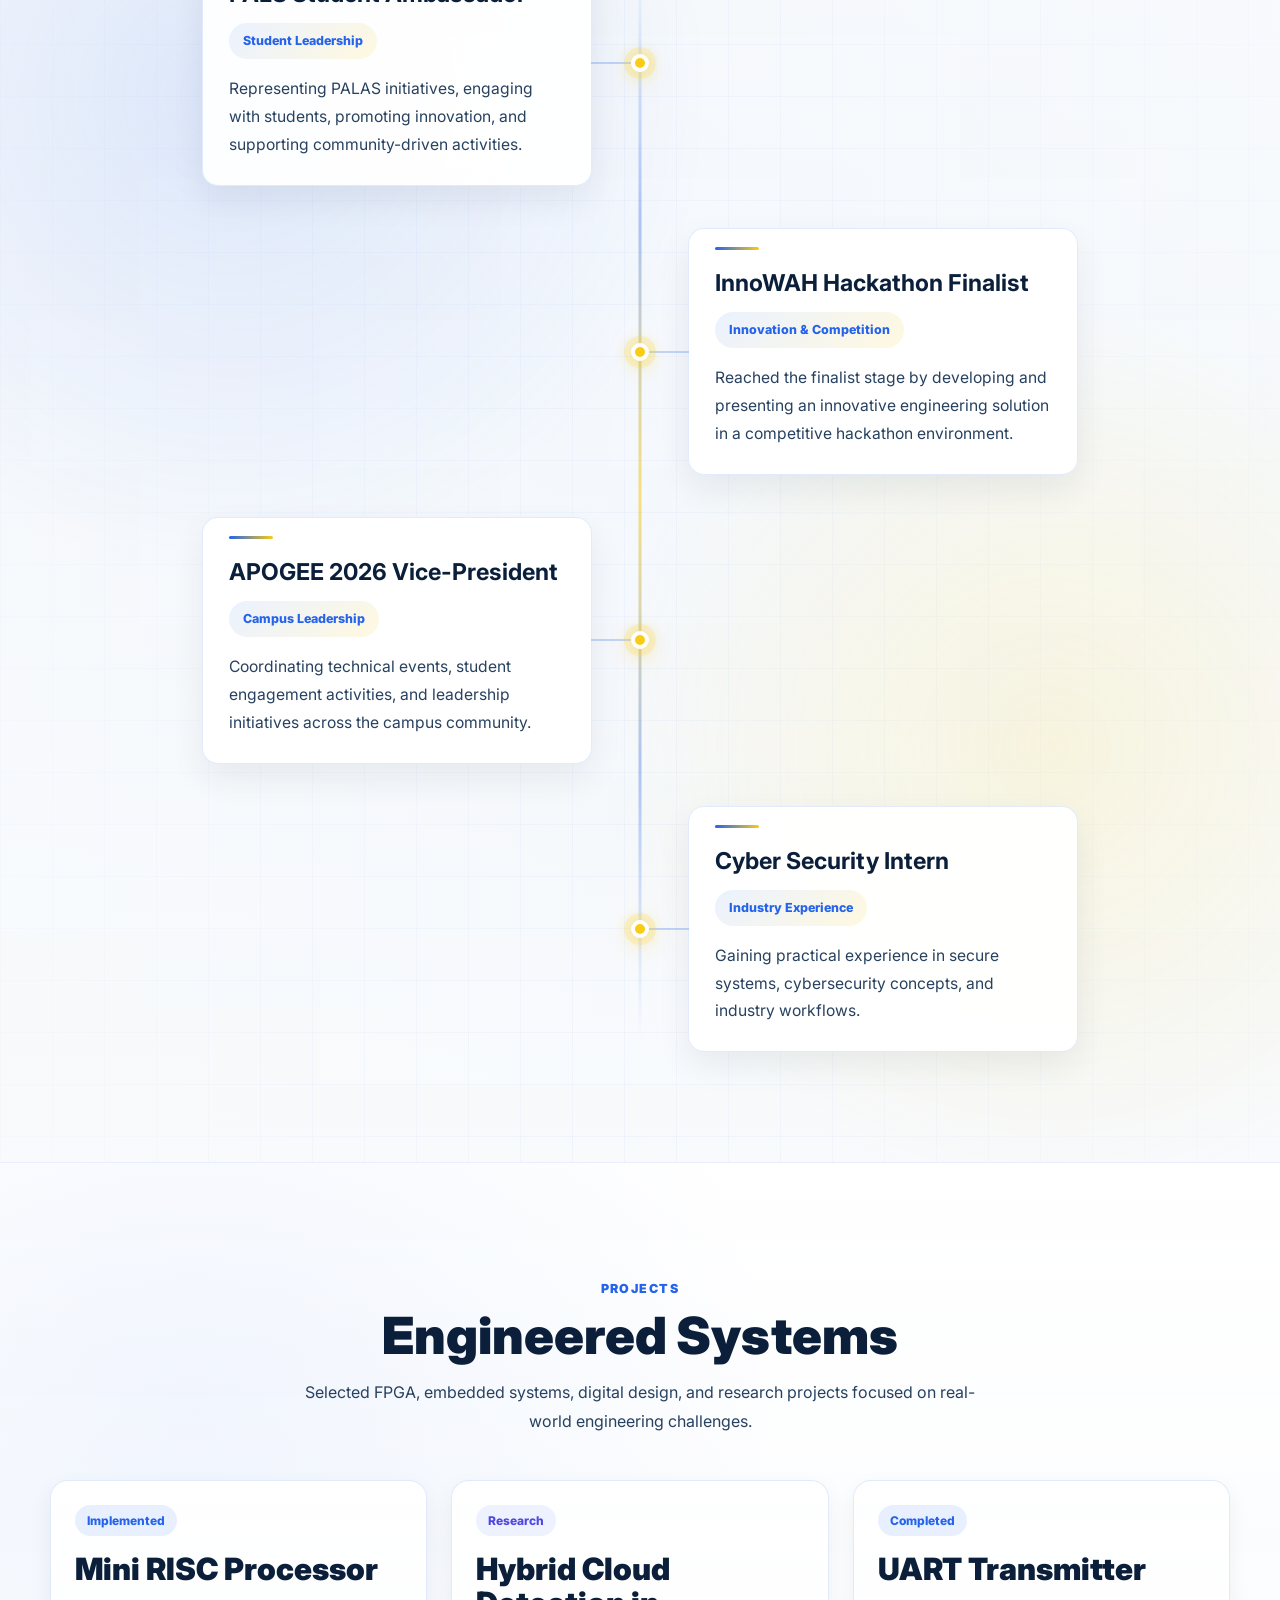
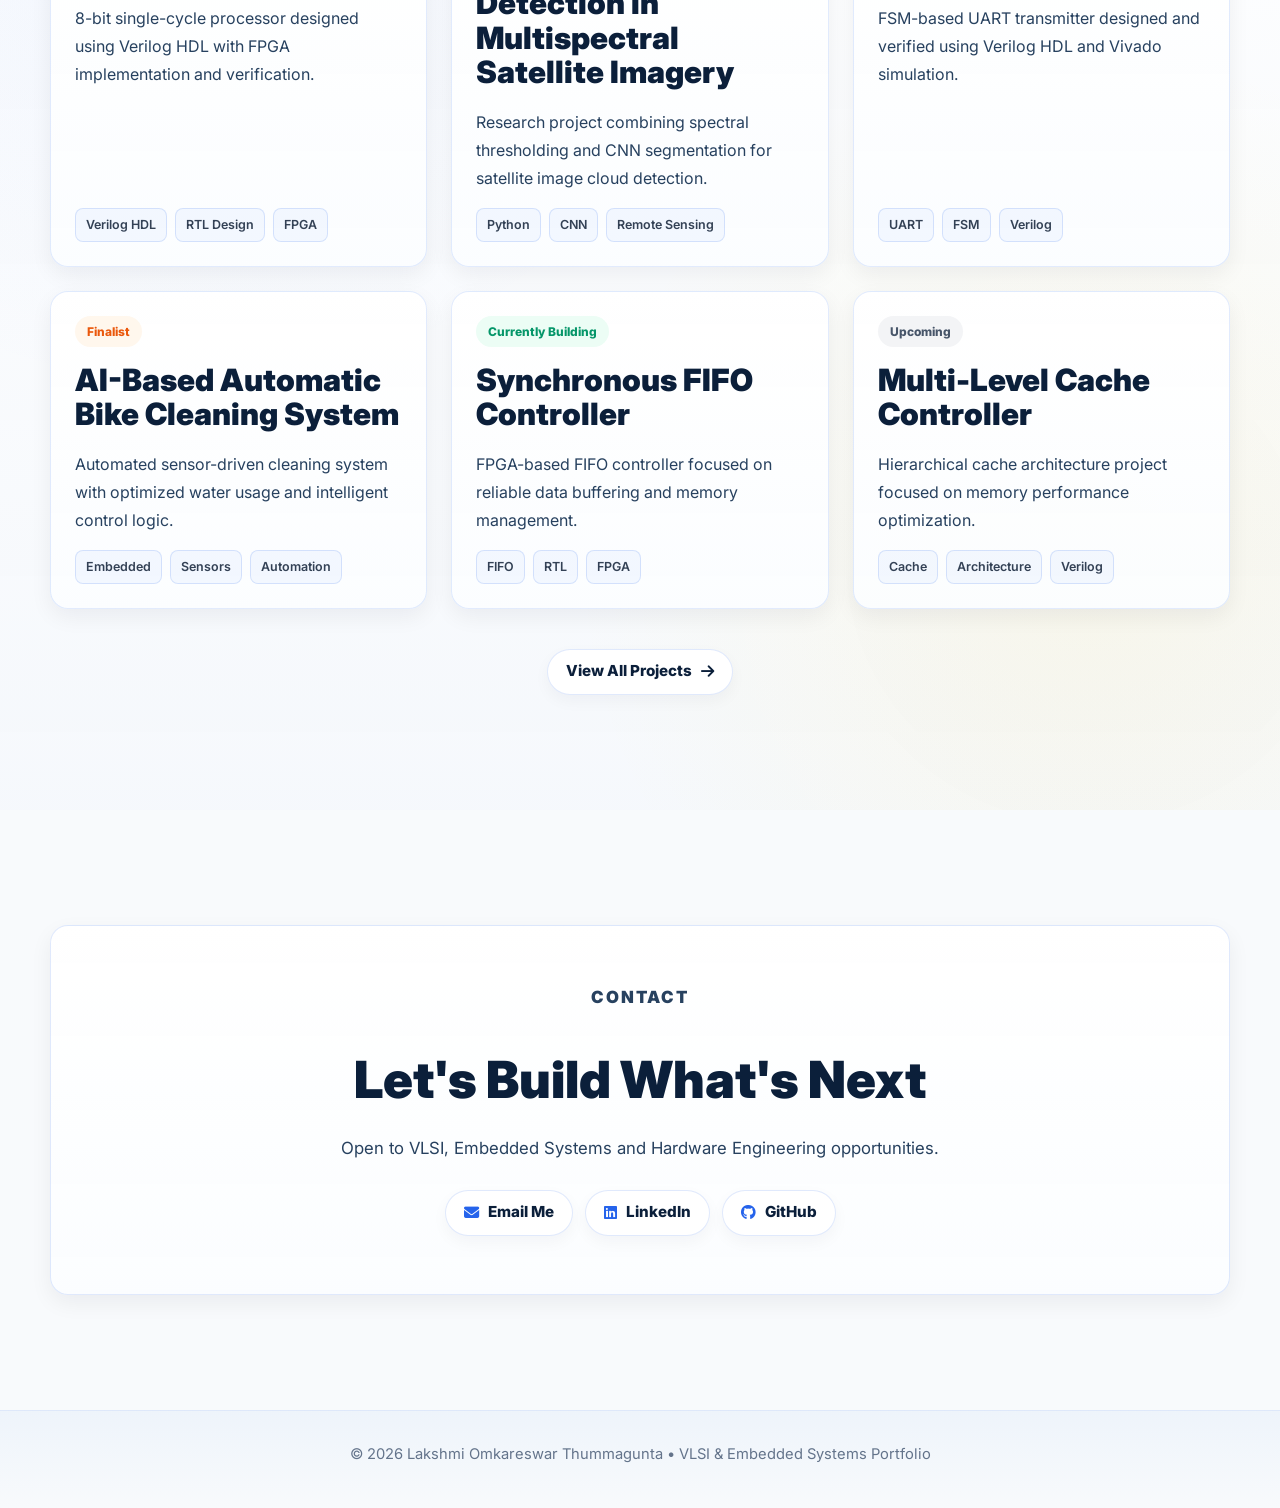
==== commit d0c5f191: "Updated Into Version 2" ====
--- a/index.html
+++ b/index.html
@@ -2,801 +2,851 @@
 <html lang="en">
 
 <head>
-
     <!-- ========================================
          BASIC SEO
     ========================================= -->
-
     <meta charset="UTF-8">
-
-    <meta name="viewport"
-          content="width=device-width, initial-scale=1.0">
-
-    <title>
-        Lakshmi Omkareswar Thummagunta
-    </title>
-
-    <meta name="description"
-      content="Official portfolio of Lakshmi Omkareswar Thummagunta, Electronics and Communication Engineering student specializing in VLSI Design, RTL Development, FPGA Systems, Embedded Engineering, and Verilog HDL projects.">
-    
-    <meta name="keywords"
-          content="Lakshmi Omkareswar Thummagunta, Omkar TL, VLSI Engineer, Embedded Systems Engineer, FPGA Design, RTL Design, Verilog HDL, ESP32, Digital Design, Electronics Engineer, Hardware Engineer, Semiconductor, Portfolio">
-
-    <meta name="author"
-          content="Lakshmi Omkareswar Thummagunta">
-
-    <meta name="robots"
-          content="index, follow">
-
-    <meta name="theme-color"
-          content="#0b1020">
-
-    <meta name="google-site-verification"
-          content="d3ZqfOjc76IsqVSJb9FbIrjRMPDaJa2zNQnVlXBdQbw" />
+    <meta name="viewport" content="width=device-width, initial-scale=1.0">
+    <title>Lakshmi Omkareswar Thummagunta</title>
+
+    <meta name="description" content="Official portfolio of Lakshmi Omkareswar Thummagunta, Electronics and Communication Engineering student specializing in VLSI Design, RTL Development, FPGA Systems, Embedded Engineering, and Verilog HDL projects.">
+    <meta name="keywords" content="Lakshmi Omkareswar Thummagunta, Omkar TL, VLSI Engineer, Embedded Systems Engineer, FPGA Design, RTL Design, Verilog HDL, ESP32, Digital Design, Electronics Engineer, Hardware Engineer, Semiconductor, Portfolio">
+    <meta name="author" content="Lakshmi Omkareswar Thummagunta">
+    <meta name="robots" content="index, follow">
+    <meta name="theme-color" content="#F8FAFC">
+    <meta name="google-site-verification" content="d3ZqfOjc76IsqVSJb9FbIrjRMPDaJa2zNQnVlXBdQbw">
 
     <!-- ========================================
          OPEN GRAPH SEO
     ========================================= -->
-
-    <meta property="og:title"
-          content="Lakshmi Omkareswar Thummagunta | VLSI & Embedded Systems Portfolio">
-
-    <meta property="og:description"
-          content="Portfolio showcasing FPGA, RTL Design, Embedded Systems, Verilog HDL, and Hardware Engineering projects.">
-
-    <meta property="og:type"
-          content="website">
-
-    <meta property="og:url"
-          content="https://omkartl.github.io/">
-
-    <meta property="og:image"
-          content="https://omkartl.github.io/assets/preview.png">
+    <meta property="og:title" content="Lakshmi Omkareswar Thummagunta | VLSI & Embedded Systems Portfolio">
+    <meta property="og:description" content="Portfolio showcasing FPGA, RTL Design, Embedded Systems, Verilog HDL, and Hardware Engineering projects.">
+    <meta property="og:type" content="website">
+    <meta property="og:url" content="https://omkartl.github.io/">
+    <meta property="og:image" content="https://omkartl.github.io/assets/preview.png">
 
     <!-- ========================================
          TWITTER SEO
     ========================================= -->
-
-    <meta name="twitter:card"
-          content="summary_large_image">
-
-    <meta name="twitter:title"
-          content="Lakshmi Omkareswar Thummagunta | VLSI & Embedded Systems Portfolio">
-
-    <meta name="twitter:description"
-          content="Portfolio showcasing VLSI Design, FPGA Systems, Embedded Engineering, and RTL Development projects.">
-
-    <meta name="twitter:image"
-          content="https://omkartl.github.io/assets/preview.png">
-
-    <!-- ========================================
-         CANONICAL
-    ========================================= -->
-
-    <link rel="canonical"
-          href="https://omkartl.github.io/">
-
-    <!-- ========================================
-         FAVICON
-    ========================================= -->
-
-    <link rel="icon"
-          type="image/png"
-          href="assets/logo/logo2.png">
+    <meta name="twitter:card" content="summary_large_image">
+    <meta name="twitter:title" content="Lakshmi Omkareswar Thummagunta | VLSI & Embedded Systems Portfolio">
+    <meta name="twitter:description" content="Portfolio showcasing VLSI Design, FPGA Systems, Embedded Engineering, and RTL Development projects.">
+    <meta name="twitter:image" content="https://omkartl.github.io/assets/preview.png">
+
+    <!-- ========================================
+         CANONICAL + FAVICON
+    ========================================= -->
+    <link rel="canonical" href="https://omkartl.github.io/">
+    <link rel="icon" type="image/png" href="assets/logo/logo2.png">
 
     <!-- ========================================
          GOOGLE FONTS
     ========================================= -->
-
-    <link href="https://fonts.googleapis.com/css2?family=Inter:wght@300;400;500;600;700;800&display=swap"
-          rel="stylesheet">
-
-    <!-- ========================================
-         FONT AWESOME
-    ========================================= -->
-
-    <link rel="stylesheet"
-          href="https://cdnjs.cloudflare.com/ajax/libs/font-awesome/6.5.1/css/all.min.css">
+    <link rel="preconnect" href="https://fonts.googleapis.com">
+    <link rel="preconnect" href="https://fonts.gstatic.com" crossorigin>
+    <link href="https://fonts.googleapis.com/css2?family=Inter:wght@400;500;600;700;800;900&display=swap" rel="stylesheet">
+
+    <!-- ========================================
+         FONT AWESOME ICONS
+    ========================================= -->
+    <link rel="stylesheet" href="https://cdnjs.cloudflare.com/ajax/libs/font-awesome/6.5.1/css/all.min.css">
 
     <!-- ========================================
          MAIN CSS
     ========================================= -->
-
-    <link rel="stylesheet"
-          href="style.css">
-
-    
-    <!-- ========================================
-     STRUCTURED DATA SEO
-    ========================================= -->
-
-<script type="application/ld+json">
-{
-  "@context": "https://schema.org",
-  "@type": "Person",
-  "name": "Lakshmi Omkareswar Thummagunta",
-  "alternateName": "Omkar TL",
-  "url": "https://omkartl.github.io/",
-  "image": "https://omkartl.github.io/assets/preview.png",
-  "jobTitle": "VLSI & Embedded Systems Engineer",
-  "sameAs": [
-    "https://github.com/OmkarTL",
-    "https://linkedin.com/in/omkar-tl"
-    "https://orcid.org/0009-0006-2873-9300"
-  ],
-  "knowsAbout": [
-    "VLSI Design",
-    "RTL Design",
-    "FPGA",
-    "Embedded Systems",
-    "Verilog HDL",
-    "ESP32",
-    "Digital Electronics"
-  ]
-}
-</script>
-
+    <link rel="stylesheet" href="style.css">
+
+    <!-- ========================================
+         STRUCTURED DATA SEO
+    ========================================= -->
+    <script type="application/ld+json">
+    {
+        "@context": "https://schema.org",
+        "@type": "Person",
+        "name": "Lakshmi Omkareswar Thummagunta",
+        "alternateName": "Omkar TL",
+        "url": "https://omkartl.github.io/",
+        "image": "https://omkartl.github.io/assets/preview.png",
+        "jobTitle": "VLSI & Embedded Systems Engineer",
+        "sameAs": [
+            "https://github.com/OmkarTL",
+            "https://linkedin.com/in/omkar-tl",
+            "https://orcid.org/0009-0006-2873-9300"
+        ],
+        "knowsAbout": [
+            "VLSI Design",
+            "RTL Design",
+            "FPGA",
+            "Embedded Systems",
+            "Verilog HDL",
+            "ESP32",
+            "Digital Electronics"
+        ]
+    }
+    </script>
 </head>
 
 <body>
-
-    <!-- ========================================
-         BACKGROUND
-    ========================================= -->
-
-    <div class="animated-bg"></div>
-    <div class="bg-glow"></div>
-    <div class="bg-dark">
-    <img loading="lazy" src="assets/images/circuit-bg.png" alt=""></div>
-    <div class="bg-bright">
-    <img loading="lazy" src="assets/images/circuit-bg.png" alt=""></div>
-
-    <!-- ========================================
-         CURSOR
-    ========================================= -->
-
-    <div class="cursor-dot"></div>
-
-    <div class="cursor-outline"></div>
-
-    <!-- ========================================
-         NAVBAR
-    ========================================= -->
-
-    <header>
-
-        <nav>
-
-            <div class="navbar">
-
-                <div class="logo">
-
-                    <img src="assets/logo/logo1.png"
-                         alt="OMKAR Logo">
-
-                </div>
-
-                <ul class="nav-links">
-
-                    <li>
-                        <a href="#about">About</a>
-                    </li>
-
-                    <li>
-                        <a href="#arsenal">Skills</a>
-                    </li>
-
-                    <li>
-                        <a href="#projects">Projects</a>
-                    </li>
-
-                </ul>
-
-            </div>
-
+    <!-- ========================================
+         GLOBAL BACKGROUND
+    ========================================= -->
+    <div class="global-grid-bg" aria-hidden="true"></div>
+
+    <!-- ========================================
+         ACCESSIBILITY SKIP LINK
+    ========================================= -->
+    <a class="skip-link" href="#main">Skip to content</a>
+
+    <!-- ========================================
+         SCHEMATIC BACKGROUND
+    ========================================= -->
+    <div class="site-background" aria-hidden="true">
+        <img src="assets/images/circuit-bg1.png" alt="">
+    </div>
+
+    <!-- ========================================
+         HEADER / NAVIGATION
+    ========================================= -->
+    <header class="site-header">
+        <nav class="navbar" aria-label="Primary navigation">
+            <a class="brand" href="#top" aria-label="Lakshmi Omkareswar Thummagunta home">
+                <img src="assets/logo/logo1.png" alt="OMKAR Logo">
+                <span>Omkar TL</span>
+            </a>
+
+            <button class="nav-toggle" type="button" aria-controls="primary-navigation" aria-expanded="false" aria-label="Toggle navigation menu">
+                <span aria-hidden="true"></span>
+                <span aria-hidden="true"></span>
+                <span aria-hidden="true"></span>
+            </button>
+
+            <ul class="nav-links" id="primary-navigation">
+                <li><a href="#about">About</a></li>
+                <li><a href="#arsenal">Skills</a></li>
+                <li><a href="#research">Research</a></li>
+                <li><a href="#journey">Journey</a></li>
+                <li><a href="#projects">Projects</a></li>
+                <li><a href="#contact">Contact</a></li>
+            </ul>
         </nav>
-
     </header>
 
     <!-- ========================================
          MAIN CONTENT
     ========================================= -->
-
-    <main>
-
-    <!-- ========================================
-         HERO SECTION
-    ========================================= -->
-
-    <section class="hero">
-
-        <div class="hero-content">
-
-            <!-- LEFT -->
-
-            <div class="hero-left">
-
-                <h1>
-                    LAKSHMI
-                    <span>OMKARESWAR</span>
-                    THUMMAGUNTA
-                </h1>
-
-                <h2 class="typing-text"></h2>
-
-                <p class="hero-description">
-
-                    Designing the Logic Behind Tomorrow's Technology by
-                    Crafting High-Performance Digital Systems with RTL Design and FPGA Engineering.
-
-                </p>
-
-                <div class="hero-buttons">
-
-                    <a href="#projects"
-                       class="hero-btn primary-hero-btn">
-
-                        View Work
-
+    <main id="main">
+
+        <!-- ========================================
+             HERO SECTION
+        ========================================= -->
+        <section class="hero" id="top" aria-label="Introduction">
+            <div class="section-shell hero-grid">
+                <div class="hero-copy">
+                    <div class="hero-badge">
+                        <span class="live-dot" aria-hidden="true"></span>
+                        <span>Designing Future in Silicon</span>
+                    </div>
+
+                    <h1>
+                        <span class="name-line">Lakshmi <span class="accent-name">Omkareswar</span></span>
+                        <span>Thummagunta</span>
+                    </h1>
+
+                    <p class="role-line">
+                        VLSI Engineer &bull; FPGA Developer &bull; Embedded Systems Engineer
+                    </p>
+
+                    <div class="capability-line">
+                        <span>Engineering Focus</span>
+                        <h2 class="typing-text" aria-live="polite"></h2>
+                    </div>
+
+                    <p class="hero-description">
+                        Focused on RTL Design, FPGA Development, and Embedded Systems Engineering. I enjoy building reliable digital hardware from architecture design and verification to real-world implementation.
+                    </p>
+
+                    <div class="hero-actions">
+                        <a href="#projects" class="button button-primary">
+                            <i class="fas fa-diagram-project" aria-hidden="true"></i>
+                            <span>View Work</span>
+                        </a>
+
+                        <a href="assets/resume/resume.pdf" target="_blank" rel="noopener noreferrer" class="button">
+                            <i class="fas fa-file-lines" aria-hidden="true"></i>
+                            <span>Resume</span>
+                        </a>
+
+                        <a href="#research" class="button">
+                            <i class="fas fa-flask" aria-hidden="true"></i>
+                            <span>Research</span>
+                        </a>
+
+                        <a href="#contact" class="button">
+                            <i class="fas fa-envelope" aria-hidden="true"></i>
+                            <span>Contact</span>
+                        </a>
+                    </div>
+                </div>
+
+                <div class="hero-media">
+                    <div class="profile-shape">
+                        <img src="assets/images/profile.jpeg" alt="Lakshmi Omkareswar Thummagunta profile photo">
+                    </div>
+                </div>
+            </div>
+        </section>
+
+        <!-- ========================================
+             ABOUT SECTION
+        ========================================= -->
+        <section id="about" class="about-section" aria-label="About Me">
+            <div class="section-shell split-section">
+                <div class="section-heading">
+                    <p class="eyebrow">About</p>
+                    <h2>Building reliable digital systems from RTL design to hardware implementation.</h2>
+                </div>
+
+                <div class="about-text">
+                    <p>I am an Electronics and Communication Engineering student with a strong passion for VLSI design, embedded systems, FPGA development, and real-time hardware engineering.</p>
+                    <p>My areas of interest include RTL Design, Verilog HDL, digital system architecture, AI-enabled embedded applications, and hardware-software integration for intelligent systems.</p>
+                    <p>I enjoy transforming engineering concepts into practical, efficient, and scalable hardware solutions through innovation, experimentation, and system-level thinking.</p>
+                </div>
+            </div>
+        </section>
+
+        <!-- ========================================
+             SKILLS SECTION
+        ========================================= -->
+        <section id="arsenal" class="arsenal-section" aria-label="Technical Arsenal">
+            <div class="section-shell">
+                <div class="section-heading centered">
+                    <p class="eyebrow">Skills</p>
+                    <h2>Technical Arsenal</h2>
+                </div>
+
+                <div class="arsenal-grid">
+                    <div class="arsenal-card" data-modal-target="rtl-modal" role="button" tabindex="0" aria-haspopup="dialog">
+                        <i class="fas fa-wave-square" aria-hidden="true"></i>
+                        <span>Design & Verification</span>
+                    </div>
+
+                    <div class="arsenal-card" data-modal-target="fpga-modal" role="button" tabindex="0" aria-haspopup="dialog">
+                        <i class="fas fa-memory" aria-hidden="true"></i>
+                        <span>FPGA Development</span>
+                    </div>
+
+                    <div class="arsenal-card" data-modal-target="asic-modal" role="button" tabindex="0" aria-haspopup="dialog">
+                        <i class="fas fa-microchip" aria-hidden="true"></i>
+                        <span>ASIC Design</span>
+                    </div>
+
+                    <div class="arsenal-card" data-modal-target="embedded-modal" role="button" tabindex="0" aria-haspopup="dialog">
+                        <i class="fas fa-network-wired" aria-hidden="true"></i>
+                        <span>Embedded Systems</span>
+                    </div>
+
+                    <div class="arsenal-card" data-modal-target="architecture-modal" role="button" tabindex="0" aria-haspopup="dialog">
+                        <i class="fas fa-diagram-project" aria-hidden="true"></i>
+                        <span>Computer Architecture</span>
+                    </div>
+
+                    <div class="arsenal-card" data-modal-target="programming-modal" role="button" tabindex="0" aria-haspopup="dialog">
+                        <i class="fas fa-code" aria-hidden="true"></i>
+                        <span>Programming</span>
+                    </div>
+                </div>
+            </div>
+        </section>
+
+        <!-- ========================================
+             RESEARCH SECTION
+        ========================================= -->
+        <section id="research" class="research-section" aria-label="Applied Research">
+            <div class="section-shell">
+                <div class="section-heading centered">
+                    <p class="eyebrow">Research</p>
+                    <h2>Applied Research</h2>
+                    <p class="research-subtitle">Applying AI, remote sensing, and computer vision techniques to solve practical engineering challenges.</p>
+                </div>
+
+                <div class="research-card">
+                    <div class="research-badge">Featured Research</div>
+
+                    <h3>Hybrid Cloud Detection in Multispectral Satellite Imagery</h3>
+
+                    <p>Research project combining spectral thresholding and convolutional neural network segmentation techniques to improve cloud detection accuracy in satellite imagery.</p>
+
+                    <div class="research-tags">
+                        <span>Remote Sensing</span>
+                        <span>CNN Segmentation</span>
+                        <span>Python</span>
+                        <span>Computer Vision</span>
+                    </div>
+
+                    <div class="research-actions">
+                        <a href="https://github.com/OmkarTL/landsat9-cloud-detection-cnn" target="_blank" rel="noopener noreferrer" class="button">
+                            <i class="fab fa-github" aria-hidden="true"></i>
+                            GitHub
+                        </a>
+
+                        <a href="https://orcid.org/0009-0006-2873-9300" target="_blank" rel="noopener noreferrer" class="button button-secondary">
+                            <i class="fas fa-flask" aria-hidden="true"></i>
+                            ORCID
+                        </a>
+                    </div>
+                </div>
+            </div>
+        </section>
+
+        <!-- ========================================
+             LEADERSHIP & EXPERIENCE SECTION
+        ========================================= -->
+        <section id="journey" class="journey-section" aria-label="Leadership and Experience">
+            <div class="section-shell">
+                <div class="section-heading centered">
+                    <p class="eyebrow">JOURNEY</p>
+                    <h2>Leadership & Experience</h2>
+                </div>
+
+                <div class="timeline">
+                    <div class="timeline-item left">
+                        <div class="timeline-card">
+                            <h3>PALS Student Ambassador</h3>
+                            <span class="timeline-tag">Student Leadership</span>
+                            <p>Representing PALAS initiatives, engaging with students, promoting innovation, and supporting community-driven activities.</p>
+                        </div>
+                    </div>
+
+                    <div class="timeline-item right">
+                        <div class="timeline-card">
+                            <h3>InnoWAH Hackathon Finalist</h3>
+                            <span class="timeline-tag">Innovation & Competition</span>
+                            <p>Reached the finalist stage by developing and presenting an innovative engineering solution in a competitive hackathon environment.</p>
+                        </div>
+                    </div>
+
+                    <div class="timeline-item left">
+                        <div class="timeline-card">
+                            <h3>APOGEE 2026 Vice-President</h3>
+                            <span class="timeline-tag">Campus Leadership</span>
+                            <p>Coordinating technical events, student engagement activities, and leadership initiatives across the campus community.</p>
+                        </div>
+                    </div>
+
+                    <div class="timeline-item right">
+                        <div class="timeline-card">
+                            <h3>Cyber Security Intern</h3>
+                            <span class="timeline-tag">Industry Experience</span>
+                            <p>Gaining practical experience in secure systems, cybersecurity concepts, and industry workflows.</p>
+                        </div>
+                    </div>
+                </div>
+            </div>
+        </section>
+
+        <!-- ========================================
+             PROJECTS SECTION
+        ========================================= -->
+        <section id="projects" class="projects-section" aria-label="Engineered Systems">
+            <div class="section-shell">
+                <div class="section-heading centered">
+                    <p class="eyebrow">Projects</p>
+                    <h2>Engineered Systems</h2>
+                    <p class="projects-subtitle">Selected FPGA, embedded systems, digital design, and research projects focused on real-world engineering challenges.</p>
+                </div>
+
+                <div class="projects-grid">
+                    <article class="project-card" data-modal-target="project-risc-modal" role="button" tabindex="0" aria-haspopup="dialog">
+                        <span class="project-status implemented">Implemented</span>
+                        <h3>Mini RISC Processor</h3>
+                        <p>8-bit single-cycle processor designed using Verilog HDL with FPGA implementation and verification.</p>
+                        <div class="tech-stack">
+                            <span>Verilog HDL</span>
+                            <span>RTL Design</span>
+                            <span>FPGA</span>
+                        </div>
+                    </article>
+
+                    <article class="project-card" data-modal-target="project-cloud-modal" role="button" tabindex="0" aria-haspopup="dialog">
+                        <span class="project-status research">Research</span>
+                        <h3>Hybrid Cloud Detection in Multispectral Satellite Imagery</h3>
+                        <p>Research project combining spectral thresholding and CNN segmentation for satellite image cloud detection.</p>
+                        <div class="tech-stack">
+                            <span>Python</span>
+                            <span>CNN</span>
+                            <span>Remote Sensing</span>
+                        </div>
+                    </article>
+
+                    <article class="project-card" data-modal-target="project-uart-modal" role="button" tabindex="0" aria-haspopup="dialog">
+                        <span class="project-status completed">Completed</span>
+                        <h3>UART Transmitter</h3>
+                        <p>FSM-based UART transmitter designed and verified using Verilog HDL and Vivado simulation.</p>
+                        <div class="tech-stack">
+                            <span>UART</span>
+                            <span>FSM</span>
+                            <span>Verilog</span>
+                        </div>
+                    </article>
+
+                    <article class="project-card" data-modal-target="project-bike-modal" role="button" tabindex="0" aria-haspopup="dialog">
+                        <span class="project-status finalist">Finalist</span>
+                        <h3>AI-Based Automatic Bike Cleaning System</h3>
+                        <p>Automated sensor-driven cleaning system with optimized water usage and intelligent control logic.</p>
+                        <div class="tech-stack">
+                            <span>Embedded</span>
+                            <span>Sensors</span>
+                            <span>Automation</span>
+                        </div>
+                    </article>
+
+                    <article class="project-card" data-modal-target="project-fifo-modal" role="button" tabindex="0" aria-haspopup="dialog">
+                        <span class="project-status building">Currently Building</span>
+                        <h3>Synchronous FIFO Controller</h3>
+                        <p>FPGA-based FIFO controller focused on reliable data buffering and memory management.</p>
+                        <div class="tech-stack">
+                            <span>FIFO</span>
+                            <span>RTL</span>
+                            <span>FPGA</span>
+                        </div>
+                    </article>
+
+                    <article class="project-card" data-modal-target="project-cache-modal" role="button" tabindex="0" aria-haspopup="dialog">
+                        <span class="project-status upcoming">Upcoming</span>
+                        <h3>Multi-Level Cache Controller</h3>
+                        <p>Hierarchical cache architecture project focused on memory performance optimization.</p>
+                        <div class="tech-stack">
+                            <span>Cache</span>
+                            <span>Architecture</span>
+                            <span>Verilog</span>
+                        </div>
+                    </article>
+                </div>
+
+                <div class="projects-footer">
+                    <a href="projects.html" class="button">
+                        View All Projects
+                        <i class="fas fa-arrow-right" aria-hidden="true"></i>
                     </a>
-
-                    <a href="https://orcid.org/0009-0006-2873-9300"
-                            target="_blank"
-                        rel="noopener noreferrer"
-                        class="hero-btn">
-                              
-                        Research
-                   </a>
-
-                    <a href="assets/resume/resume1.pdf"
-                       target="_blank"
-                       class="hero-btn">
-
-                        Resume
-
+                </div>
+            </div>
+        </section>
+
+        <!-- ========================================
+             CONTACT SECTION
+        ========================================= -->
+        <section class="contact-section" id="contact" aria-label="Contact">
+            <div class="section-shell contact-panel">
+                <p class="eyebrow">Contact</p>
+                <h2>Let's Build What's Next</h2>
+                <p>Open to VLSI, Embedded Systems and Hardware Engineering opportunities.</p>
+
+                <div class="contact-buttons">
+                    <a href="mailto:omkar.tl@yahoo.com" class="contact-btn">
+                        <i class="fas fa-envelope" aria-hidden="true"></i>
+                        <span>Email Me</span>
                     </a>
 
-                    <a href="#contact"
-                       class="hero-btn">
-
-                        Contact
-
+                    <a href="https://linkedin.com/in/omkar-tl" target="_blank" rel="noopener noreferrer" class="contact-btn">
+                        <i class="fab fa-linkedin" aria-hidden="true"></i>
+                        <span>LinkedIn</span>
                     </a>
 
-                </div>
-
-            </div>
-
-            <!-- RIGHT -->
-
-            <div class="hero-right">
-
-                <div class="image-wrapper">
-
-                    <div class="glow-circle"></div>
-
-                    <img src="assets/images/profile.jpg"
-                         alt="Omkareswar Profile">
-
-                </div>
-
-            </div>
-
+                    <a href="https://github.com/OmkarTL" target="_blank" rel="noopener noreferrer" class="contact-btn">
+                        <i class="fab fa-github" aria-hidden="true"></i>
+                        <span>GitHub</span>
+                    </a>
+                </div>
+            </div>
+        </section>
+    </main>
+
+    <!-- ========================================
+         MODALS
+    ========================================= -->
+
+    <!-- ========================================
+         PROJECT MODAL: MINI RISC PROCESSOR
+    ========================================= -->
+    <div class="project-modal" id="project-risc-modal" role="dialog" aria-modal="true" aria-labelledby="project-risc-title" hidden>
+        <div class="modal-box" role="document">
+            <button class="close-modal" type="button" data-modal-close aria-label="Close project details">
+                <i class="fas fa-xmark" aria-hidden="true"></i>
+            </button>
+
+            <div class="modal-header">
+                <p class="modal-number">01</p>
+                <h2 id="project-risc-title">Mini RISC Processor</h2>
+                <div class="modal-tech-stack">
+                    <span>Verilog HDL</span>
+                    <span>RTL Design</span>
+                    <span>FPGA</span>
+                </div>
+            </div>
+
+            <div class="modal-description">
+                <h3>Project Overview</h3>
+                <p>Developed an 8-bit Single-Cycle Mini RISC Processor using Verilog HDL with ALU, Register File, Control Unit, Program Counter, and Instruction Memory architecture.</p>
+                <p>Performed RTL Design, Behavioral Simulation, Verification, and FPGA-based debugging using Vivado Design Suite on Basys 3 Artix-7 FPGA.</p>
+                <p>Implemented instruction execution for ADD, SUB, AND, and OR operations with real-time LED visualization, GitHub Actions CI workflow, and structured hardware project organization.</p>
+            </div>
+
+            <div class="project-details">
+                <div class="detail-block">
+                    <h3>Architecture</h3>
+                    <ul>
+                        <li>Arithmetic Logic Unit (ALU)</li>
+                        <li>Control Unit</li>
+                        <li>Register File</li>
+                        <li>Program Counter (PC)</li>
+                        <li>Instruction Memory</li>
+                    </ul>
+                </div>
+
+                <div class="detail-block">
+                    <h3>Verification</h3>
+                    <ul>
+                        <li>Behavioral Simulation</li>
+                        <li>Waveform Analysis</li>
+                        <li>RTL Verification</li>
+                        <li>FPGA Debugging on Basys 3</li>
+                    </ul>
+                </div>
+
+                <div class="detail-block">
+                    <h3>Future Improvements</h3>
+                    <ul>
+                        <li>Pipeline Architecture</li>
+                        <li>Interrupt Handling</li>
+                        <li>Branch Instructions</li>
+                        <li>Memory Expansion</li>
+                    </ul>
+                </div>
+            </div>
+
+            <div class="modal-images">
+                <a href="assets/project1/architecture.png" target="_blank" rel="noopener noreferrer">
+                    <img loading="lazy" src="assets/project1/architecture.png" alt="Mini RISC Processor architecture diagram">
+                </a>
+
+                <a href="assets/project1/risc-rtl.png" target="_blank" rel="noopener noreferrer">
+                    <img loading="lazy" src="assets/project1/risc-rtl.png" alt="Mini RISC Processor RTL view">
+                </a>
+
+                <a href="assets/project1/waveform.png" target="_blank" rel="noopener noreferrer">
+                    <img loading="lazy" src="assets/project1/waveform.png" alt="Mini RISC Processor waveform simulation">
+                </a>
+            </div>
+
+            <a href="https://github.com/OmkarTL/mini-risc-processor-verilog" target="_blank" rel="noopener noreferrer" class="modal-github">
+                <span>View Project</span>
+                <i class="fab fa-github" aria-hidden="true"></i>
+            </a>
         </div>
-
-        <!-- SCROLL INDICATOR -->
-
-         <div class="scroll-indicator"
-          onclick="document.querySelector('#about')
-          .scrollIntoView({ behavior: 'smooth' });">
-          <span></span>
- </div>
-
-    </section>
-
-    <!-- ========================================
-         ABOUT SECTION
-    ========================================= -->
-
-    <section id="about"
-             class="about-section"
-             aria-label="About Me">
-
-        <div class="section-title">
-
-            <h2>About Me</h2>
-
+    </div>
+
+    <!-- ========================================
+         SKILL MODAL: DESIGN & VERIFICATION
+    ========================================= -->
+    <div class="project-modal" id="rtl-modal" role="dialog" aria-modal="true" aria-labelledby="rtl-title" hidden>
+        <div class="modal-box" role="document">
+            <button class="close-modal" type="button" data-modal-close aria-label="Close skill details">
+                <i class="fas fa-xmark" aria-hidden="true"></i>
+            </button>
+
+            <div class="modal-header">
+                <h2 id="rtl-title">Design & Verification</h2>
+            </div>
+
+            <div class="modal-description">
+                <p>Focused on designing reliable digital hardware using RTL methodologies and verifying functionality through simulation, waveform analysis, and structured testing. This domain forms the foundation of my VLSI and FPGA development workflow.</p>
+            </div>
+
+            <div class="project-details">
+                <div class="detail-block">
+                    <h3>Core Skills</h3>
+                    <ul>
+                        <li>Verilog HDL</li>
+                        <li>RTL Design</li>
+                        <li>FSM Design</li>
+                        <li>Digital Logic Design</li>
+                    </ul>
+                </div>
+
+                <div class="detail-block">
+                    <h3>Tools</h3>
+                    <ul>
+                        <li>Vivado Simulator</li>
+                        <li>Testbench Development</li>
+                        <li>Waveform Analysis</li>
+                    </ul>
+                </div>
+
+                <div class="detail-block">
+                    <h3>Applied In</h3>
+                    <ul>
+                        <li>Mini RISC Processor</li>
+                        <li>UART Transmitter</li>
+                    </ul>
+                </div>
+            </div>
         </div>
-
-        <div class="about-container">
-
-            <div class="about-text">
-
-                <p>
-
-                    I am an Electronics and Communication Engineering student with
-                    a strong passion for VLSI design, embedded systems, FPGA
-                    development, and real-time hardware engineering.
-
-                </p>
-
-                <p>
-
-                    My areas of interest include RTL Design, Verilog HDL,
-                    digital system architecture, AI-enabled embedded applications,
-                    and hardware-software integration for intelligent systems.
-
-                </p>
-
-                <p>
-
-                    I enjoy transforming engineering concepts into practical,
-                    efficient, and scalable hardware solutions through innovation,
-                    experimentation, and system-level thinking.
-
-                </p>
-
-            </div>
-
+    </div>
+
+    <!-- ========================================
+         SKILL MODAL: FPGA DEVELOPMENT
+    ========================================= -->
+    <div class="project-modal" id="fpga-modal" role="dialog" aria-modal="true" aria-labelledby="fpga-title" hidden>
+        <div class="modal-box" role="document">
+            <button class="close-modal" type="button" data-modal-close aria-label="Close skill details">
+                <i class="fas fa-xmark" aria-hidden="true"></i>
+            </button>
+
+            <div class="modal-header">
+                <h2 id="fpga-title">FPGA Development</h2>
+            </div>
+
+            <div class="modal-description">
+                <p>Experienced in implementing digital systems on FPGA platforms, covering RTL synthesis, hardware debugging, and real-time validation. FPGA development serves as a practical bridge between digital design concepts and physical hardware realization.</p>
+            </div>
+
+            <div class="project-details">
+                <div class="detail-block">
+                    <h3>Core Skills</h3>
+                    <ul>
+                        <li>FPGA Architecture</li>
+                        <li>Synthesis</li>
+                        <li>Constraint Management</li>
+                        <li>Hardware Debugging</li>
+                    </ul>
+                </div>
+
+                <div class="detail-block">
+                    <h3>Tools</h3>
+                    <ul>
+                        <li>Vivado Design Suite</li>
+                        <li>Basys 3 FPGA</li>
+                        <li>RTL Analysis</li>
+                    </ul>
+                </div>
+
+                <div class="detail-block">
+                    <h3>Applied In</h3>
+                    <ul>
+                        <li>Mini RISC Processor</li>
+                        <li>UART Transmitter</li>
+                    </ul>
+                </div>
+            </div>
         </div>
-
-    </section>
-
-    <!-- =========================
-          TECHNICAL ARSENAL
-     ========================= --> 
-
-      <section id="arsenal"
-         class="arsenal-section">
-
-        <div class="section-title">
-
-          <h2>Technical Arsenal</h2>
-
+    </div>
+
+    <!-- ========================================
+         SKILL MODAL: EMBEDDED SYSTEMS
+    ========================================= -->
+    <div class="project-modal" id="embedded-modal" role="dialog" aria-modal="true" aria-labelledby="embedded-title" hidden>
+        <div class="modal-box" role="document">
+            <button class="close-modal" type="button" data-modal-close aria-label="Close skill details">
+                <i class="fas fa-xmark" aria-hidden="true"></i>
+            </button>
+
+            <div class="modal-header">
+                <h2 id="embedded-title">Embedded Systems</h2>
+            </div>
+
+            <div class="modal-description">
+                <p>Building intelligent hardware solutions through microcontrollers, sensors, and communication interfaces. My embedded projects focus on real-time control, hardware-software integration, and practical engineering applications.</p>
+            </div>
+
+            <div class="project-details">
+                <div class="detail-block">
+                    <h3>Platforms</h3>
+                    <ul>
+                        <li>ESP32</li>
+                        <li>8051 Microcontroller</li>
+                        <li>Sensor Integration</li>
+                    </ul>
+                </div>
+
+                <div class="detail-block">
+                    <h3>Interfaces</h3>
+                    <ul>
+                        <li>UART</li>
+                        <li>SPI</li>
+                        <li>I2C</li>
+                    </ul>
+                </div>
+
+                <div class="detail-block">
+                    <h3>Applied In</h3>
+                    <ul>
+                        <li>AI OLED Interface</li>
+                        <li>Bike Cleaning System</li>
+                    </ul>
+                </div>
+            </div>
         </div>
-
-         <div class="arsenal-grid">
-
-           <div class="arsenal-card">
-             <i class="fas fa-microchip"></i>
-                 <span>Verilog HDL</span>
-           </div>
-
-           <div class="arsenal-card">
-             <i class="fas fa-memory"></i>
-                 <span>RTL Design</span>
-           </div>
-
-           <div class="arsenal-card">
-             <i class="fas fa-code-branch"></i>
-                 <span>FSM Design</span>
-           </div>
-
-           <div class="arsenal-card">
-              <i class="fas fa-microchip"></i>
-                  <span>FPGA Systems</span>
-           </div>
-
-           <div class="arsenal-card">
-             <i class="fas fa-c"></i>
-                  <span>C / C++</span>
-           </div>
-
-           <div class="arsenal-card">
-             <i class="fab fa-python"></i>
-                 <span>Python</span>
-           </div>
- 
-           <div class="arsenal-card">
-             <i class="fas fa-microchip"></i>
-                  <span>ESP32</span>
-           </div>
-
-            <div class="arsenal-card">
-             <i class="fas fa-network-wired"></i>
-                  <span>UART / SPI / I2C</span>
-           </div>
-
-           <div class="arsenal-card">
-             <i class="fas fa-tools"></i>
-                   <span>Vivado</span>
-            </div>
-
-             <div class="arsenal-card">
-              <i class="fas fa-wave-square"></i>
-                   <span>LTSpice</span>
-            </div>
-
+    </div>
+
+    <!-- ========================================
+         SKILL MODAL: PROGRAMMING
+    ========================================= -->
+    <div class="project-modal" id="programming-modal" role="dialog" aria-modal="true" aria-labelledby="programming-title" hidden>
+        <div class="modal-box" role="document">
+            <button class="close-modal" type="button" data-modal-close aria-label="Close skill details">
+                <i class="fas fa-xmark" aria-hidden="true"></i>
+            </button>
+
+            <div class="modal-header">
+                <h2 id="programming-title">Programming</h2>
+            </div>
+
+            <div class="modal-description">
+                <p>Utilizing programming languages to develop embedded firmware, automate engineering workflows, and support hardware design and testing activities. Software serves as an essential tool for building efficient and scalable engineering solutions.</p>
+            </div>
+
+            <div class="project-details">
+                <div class="detail-block">
+                    <h3>Languages</h3>
+                    <ul>
+                        <li>C</li>
+                        <li>C++</li>
+                        <li>Python</li>
+                    </ul>
+                </div>
+
+                <div class="detail-block">
+                    <h3>Applications</h3>
+                    <ul>
+                        <li>Embedded Firmware</li>
+                        <li>Hardware Testing</li>
+                        <li>Automation Scripts</li>
+                    </ul>
+                </div>
+
+                <div class="detail-block">
+                    <h3>Current Focus</h3>
+                    <ul>
+                        <li>Embedded C</li>
+                        <li>Python Automation</li>
+                        <li>Firmware Development</li>
+                    </ul>
+                </div>
+            </div>
         </div>
-
-    </section> 
-
-    <!-- =========================
-         PROJECTS SECTION
-    ========================== -->
-
-    <section id="projects"
-             class="projects-section">
-
-        <div class="section-title">
-
-            <h2>Engineered Systems</h2>
-
+    </div>
+
+    <!-- ========================================
+         SKILL MODAL: ASIC DESIGN
+    ========================================= -->
+    <div class="project-modal" id="asic-modal" role="dialog" aria-modal="true" aria-labelledby="asic-title" hidden>
+        <div class="modal-box" role="document">
+            <button class="close-modal" type="button" data-modal-close aria-label="Close skill details">
+                <i class="fas fa-xmark" aria-hidden="true"></i>
+            </button>
+
+            <div class="modal-header">
+                <h2 id="asic-title">ASIC Design</h2>
+            </div>
+
+            <div class="modal-description">
+                <p>Specializing in the design and development of application-specific integrated circuits (ASICs). My expertise includes digital logic design, finite state machine (FSM) design, and register-transfer level (RTL) design using Verilog HDL.</p>
+            </div>
+
+            <div class="project-details">
+                <div class="detail-block">
+                    <h3>Current Knowledge</h3>
+                    <ul>
+                        <li>Digital Logic Design</li>
+                        <li>FSM Design</li>
+                        <li>RTL Design</li>
+                        <li>Verilog HDL</li>
+                    </ul>
+                </div>
+
+                <div class="detail-block">
+                    <h3>Learning Path</h3>
+                    <ul>
+                        <li>ASIC Design Flow</li>
+                        <li>Synthesis</li>
+                        <li>Timing Analysis</li>
+                        <li>Design Verification</li>
+                    </ul>
+                </div>
+
+                <div class="detail-block">
+                    <h3>Long-Term Goal</h3>
+                    <ul>
+                        <li>Semiconductor Engineering</li>
+                        <li>ASIC Implementation</li>
+                        <li>VLSI Design</li>
+                    </ul>
+                </div>
+            </div>
         </div>
-
-        <div class="projects-container">
-
-            <!-- PROJECT 1 -->
-
-        <div class="project-card hidden">
-        
-        <div class="project-content">
-
-        <p class="project-number">01</p>
-
-        <h3>Mini RISC Processor</h3>
-
-        <p class="project-description">
-
-            Designed a custom 8-bit RISC Processor in Verilog HDL with FPGA implementation, instruction decoding,
-            behavioral simulation, real-time execution monitoring, and hardware debugging visualization.
-
-
-        </p>
-
-
-        <!-- TECH TAGS -->
-
-        <div class="tech-stack">
-
-            <span>Verilog HDL</span>    
-            <span>RTL Design</span>
-            <span>FPGA</span>
-
+    </div>
+
+    <!-- ========================================
+         SKILL MODAL: COMPUTER ARCHITECTURE
+    ========================================= -->
+    <div class="project-modal" id="architecture-modal" role="dialog" aria-modal="true" aria-labelledby="architecture-title" hidden>
+        <div class="modal-box" role="document">
+            <button class="close-modal" type="button" data-modal-close aria-label="Close skill details">
+                <i class="fas fa-xmark" aria-hidden="true"></i>
+            </button>
+
+            <div class="modal-header">
+                <h2 id="architecture-title">Computer Architecture</h2>
+            </div>
+
+            <div class="modal-description">
+                <p>Focused on processor architecture, memory hierarchy, instruction execution, and digital system organization. This domain bridges hardware design with efficient computation and system-level performance.</p>
+            </div>
+
+            <div class="project-details">
+                <div class="detail-block">
+                    <h3>Core Concepts</h3>
+                    <ul>
+                        <li>Processor Design</li>
+                        <li>Instruction Set Architecture</li>
+                        <li>Memory Hierarchy</li>
+                        <li>Control & Datapath Design</li>
+                    </ul>
+                </div>
+
+                <div class="detail-block">
+                    <h3>Projects</h3>
+                    <ul>
+                        <li>Mini RISC Processor</li>
+                        <li>Synchronous FIFO Controller</li>
+                        <li>Multi-Level Cache Controller</li>
+                    </ul>
+                </div>
+
+                <div class="detail-block">
+                    <h3>Future Focus</h3>
+                    <ul>
+                        <li>Pipelined Processors</li>
+                        <li>Cache Optimization</li>
+                        <li>Branch Prediction</li>
+                        <li>System Performance Analysis</li>
+                    </ul>
+                </div>
+            </div>
         </div>
-
-        <!-- BUTTONS -->
-
-        <div class="project-buttons">
-
-            <!-- KNOW MORE -->
-
-            <button class="project-btn open-modal">
-
-                <span>Know More</span>
-
-            </button>
-
-
-            <!-- VIEW PROJECT -->
-
-            <a href="https://github.com/OmkarTL/mini-risc-processor-verilog"
-               target="_blank"
-               class="project-btn">
-
-                <span>View Project</span>
-
-                <svg xmlns="http://www.w3.org/2000/svg"
-                     width="18"
-                     height="18"
-                     fill="currentColor"
-                     viewBox="0 0 16 16">
-
-                    <path d="M8 0C3.58 0 0 3.58 0 8a8 8 0 005.47 7.59c.4.07.55-.17.55-.38
-                    0-.19-.01-.82-.01-1.49-2.01.37-2.53-.49-2.69-.94-.09-.23-.48-.94-.82-1.13
-                    -.28-.15-.68-.52-.01-.53.63-.01 1.08.58 1.23.82.72 1.21 1.87.87
-                    2.33.66.07-.52.28-.87.51-1.07-1.78-.2-3.64-.89-3.64-3.95
-                    0-.87.31-1.59.82-2.15-.08-.2-.36-1.02.08-2.12 0 0 .67-.21
-                    2.2.82a7.65 7.65 0 012-.27c.68 0 1.36.09 2 .27 1.53-1.04
-                    2.2-.82 2.2-.82.44 1.1.16 1.92.08 2.12.51.56.82 1.27.82
-                    2.15 0 3.07-1.87 3.75-3.65 3.95.29.25.54.73.54 1.48
-                    0 1.07-.01 1.93-.01 2.2 0 .21.15.46.55.38A8.01 8.01 0 0016
-                    8c0-4.42-3.58-8-8-8z"/>
-
-                </svg>
-
-            </a>
-
-        </div>
-
     </div>
 
-</div> 
-
-            <!-- PROJECT 2 -->
-
-            <div class="project-card">
-
-                <div class="project-content">
-
-                    <p class="project-number">02</p>
-
-                    <h3>AI-Based Automatic Bike Cleaning System</h3>
-
-                    <p class="project-description">
-
-                        Developed an FSM-based automated cleaning system with
-                        real-time hardware interfacing, sensor integration,
-                        and optimized water-saving control logic.
-
-                    </p>
-
-                    <div class="project-tech">
-
-                        <span>Embedded Systems</span>
-                        <span>FSM Design</span>
-                        <span>Sensors</span>
-
-                    </div>
-
-                </div>
-
-            </div>
-
-            <!-- PROJECT 3 -->
-
-            <div class="project-card">
-
-                <div class="project-content">
-
-                    <p class="project-number">03</p>
-
-                    <h3>AI-Powered OLED Display Interface</h3>
-
-                    <p class="project-description">
-
-                        Built an ESP32-based AI-enabled embedded interface
-                        integrating OpenAI API with OLED display communication
-                        using optimized I2C architecture.
-
-                    </p>
-
-                    <div class="project-tech">
-
-                        <span>ESP32</span>
-                        <span>I2C</span>
-                        <span>Embedded AI</span>
-
-                    </div>
-
-                </div>
-
-            </div>
-
-        </div>
-
-    </section>
-
-    <!-- =========================
-         CONTACT SECTION
-    ========================== -->
-
-    <section class="contact-section"
-             id="contact">
-
-        <h2>Let's Connect</h2>
-
-        <p>
-
-            Open to VLSI, Embedded Systems and Hardware Engineering opportunities.
-
-        </p>
-
-        <div class="contact-buttons">
-
-            <a href="mailto:omkar.tl@yahoo.com"
-               class="contact-btn">
-
-                <i class="fas fa-envelope"></i>
-                Email Me
-
-            </a>            
-
-            <a href="https://linkedin.com/in/omkar-tl"
-               target="_blank"
-               class="contact-btn">
-
-                <i class="fab fa-linkedin"></i>
-                LinkedIn
-
-            </a>
-
-            <a href="https://github.com/OmkarTL"
-               target="_blank"
-               class="contact-btn">
-
-                <i class="fab fa-github"></i>
-                GitHub
-
-            </a>
-
-        </div>
-
-    </section>
-
-    <!-- =========================
-     PROJECT POPUP MODAL
-    ========================= -->
-
-<div class="project-modal">
-
-    <div class="modal-box">
-
-
-        <!-- CLOSE BUTTON -->
-
-        <span class="close-modal">&times;</span>
-
-        <!-- CORNER BORDERS -->
-
-        <div class="corner top-left"></div>
-        <div class="corner top-right"></div>
-        <div class="corner bottom-left"></div>
-        <div class="corner bottom-right"></div>
-
-
-        <!-- HEADER -->
-
-        <div class="modal-header">
-
-            <p class="modal-number">01</p>
-
-            <h2>Mini RISC Processor</h2>
-
-        </div>
-
-
-        <!-- TECH STACK -->
-
-        <div class="modal-tech-stack">
-
-            <span>Verilog HDL</span>
-            <span>RTL Design</span>
-            <span>FPGA</span>
-
-        </div>
-
-        <!-- DESCRIPTION -->
-
-        <div class="modal-description">
-
-            <h3>Project Overview</h3>
-
-            <p>
-                Developed an 8-bit Single-Cycle Mini RISC Processor using Verilog HDL with ALU, Register File, Control Unit, Program Counter, and Instruction Memory architecture.
-            </p>
-            <p>
-                Performed RTL Design, Behavioral Simulation, Verification, and FPGA-based debugging using Vivado Design Suite on Basys 3 Artix-7 FPGA.
-            </p>
-            <p>
-                Implemented instruction execution for ADD, SUB, AND, and OR operations with real-time LED visualization, GitHub Actions CI workflow, and structured hardware project organization.
-            </p>
-
-        </div>
-
-        <!-- PROJECT DETAILS -->
-
-        <div class="project-details">
-
-        <div class="detail-block">
-
-        <h3>Architecture</h3>
-
-        <ul>
-            <li>Arithmetic Logic Unit (ALU)</li>
-            <li>Control Unit</li>
-            <li>Register File</li>
-            <li>Program Counter (PC)</li>
-            <li>Instruction Memory</li>
-        </ul>
-
-        </div>
-
-        <div class="detail-block">
-
-        <h3>Verification</h3>
-
-        <ul>
-            <li>Behavioral Simulation</li>
-            <li>Waveform Analysis</li>
-            <li>RTL Verification</li>
-            <li>FPGA Debugging on Basys 3</li>
-        </ul>
-
-        </div>
-
-        <div class="detail-block">
-
-        <h3>Future Improvements</h3>
-
-        <ul>
-            <li>Pipeline Architecture</li>
-            <li>Interrupt Handling</li>
-            <li>Branch Instructions</li>
-            <li>Memory Expansion</li>
-        </ul>
-        </div>
-        </div>
-
-        <!-- IMAGES -->
-
-       <div class="modal-images">
-
-    <a href="assets/project1/architecture.png"
-       target="_blank">
-
-        <img loading="lazy" 
-             src="assets/project1/architecture.png"
-             alt="Architecture">
-
-    </a>
-
-
-    <a href="assets/project1/risc-rtl.png"
-       target="_blank">
-
-        <img loading="lazy"
-             src="assets/project1/risc-rtl.png"
-             alt="RTL">
-
-          </a>
-
-
-          <a href="assets/project1/waveform.png"
-            target="_blank">
-
-        <img loading="lazy"
-             src="assets/project1/waveform.png"
-             alt="Waveform">
-
-           </a>
-         </div>
-
-        <!-- GITHUB BUTTON -->
-
-        <a href="https://github.com/OmkarTL/mini-risc-processor-verilog"
-           target="_blank"
-           class="modal-github">
-
-            <span>View Project</span>
-
-                <svg xmlns="http://www.w3.org/2000/svg"
-                     width="18"
-                     height="18"
-                     fill="currentColor"
-                     viewBox="0 0 16 16">
-
-                    <path d="M8 0C3.58 0 0 3.58 0 8a8 8 0 005.47 7.59c.4.07.55-.17.55-.38
-                    0-.19-.01-.82-.01-1.49-2.01.37-2.53-.49-2.69-.94-.09-.23-.48-.94-.82-1.13
-                    -.28-.15-.68-.52-.01-.53.63-.01 1.08.58 1.23.82.72 1.21 1.87.87
-                    2.33.66.07-.52.28-.87.51-1.07-1.78-.2-3.64-.89-3.64-3.95
-                    0-.87.31-1.59.82-2.15-.08-.2-.36-1.02.08-2.12 0 0 .67-.21
-                    2.2.82a7.65 7.65 0 012-.27c.68 0 1.36.09 2 .27 1.53-1.04
-                    2.2-.82 2.2-.82.44 1.1.16 1.92.08 2.12.51.56.82 1.27.82
-                    2.15 0 3.07-1.87 3.75-3.65 3.95.29.25.54.73.54 1.48
-                    0 1.07-.01 1.93-.01 2.2 0 .21.15.46.55.38A8.01 8.01 0 0016
-                    8c0-4.42-3.58-8-8-8z"/>
-
-                </svg>
-
-        </a>
-
-    </div>
-</div>
-
-<footer class="footer">
-
-    <p>
-        © 2026 Lakshmi Omkareswar Thummagunta • VLSI & Embedded Systems Portfolio
-    </p>
-
-</footer>
-    <!-- =========================
-         JAVASCRIPT
-    ========================== -->
-
+    <!-- ========================================
+         FOOTER
+    ========================================= -->
+    <footer class="footer">
+        <p>&copy; 2026 Lakshmi Omkareswar Thummagunta &bull; VLSI & Embedded Systems Portfolio</p>
+    </footer>
+
+    <!-- ========================================
+         MAIN JAVASCRIPT
+    ========================================= -->
     <script src="script.js"></script>
-
-
 </body>
+
 </html>
--- a/style.css
+++ b/style.css
@@ -1,1495 +1,1971 @@
-/* =========================
-   GLOBAL STYLES
-========================= */
-
-*{
-    margin:0;
-    padding:0;
-    box-sizing:border-box;
-}
-
-html{
-    scroll-behavior:smooth;
-    overflow-x:hidden;
-}
-
-body{
-    background:#020617;
-
-    overflow-x:hidden;
-
-    position:relative;
-}
-
-
-/* =========================
-   ANIMATED BACKGROUND
-========================= */
-
-.animated-bg{
-    position:fixed;
-    inset:0;
-    z-index:-3;
-
-    background:
-        radial-gradient(circle at top left, rgba(56,189,248,0.15), transparent 30%),
-        radial-gradient(circle at bottom right, rgba(59,130,246,0.12), transparent 30%),
-        radial-gradient(circle at center, rgba(14,165,233,0.08), transparent 40%);
-
-    animation:moveGradient 12s ease infinite alternate;
-}
-
-@keyframes moveGradient{
-    0%{
-        transform:translate(0,0) scale(1);
-    }
-
-    50%{
-        transform:translate(-30px,-20px) scale(1.05);
-    }
-
-    100%{
-        transform:translate(30px,20px) scale(1.1);
-    }
-}
-
-.bg-glow{
-    position:fixed;
-    inset:0;
-
-    background:
-        radial-gradient(circle at 30% 40%, rgba(0,247,255,0.12), transparent 25%),
-        radial-gradient(circle at 70% 50%, rgba(0,247,255,0.10), transparent 30%),
-        radial-gradient(circle at 50% 90%, rgba(0,180,255,0.08), transparent 35%);
-
-    filter:blur(80px);
-    z-index:-2;
-
-    animation:glowMove 10s ease-in-out infinite alternate;
-}
-
-@keyframes glowMove{
-    0%{
-        transform:translateY(0px) translateX(0px);
-    }
-
-    100%{
-        transform:translateY(-20px) translateX(15px);
-    }
-}
-
-/* =========================
-   CIRCUIT BACKGROUND
-========================= */
-
-.bg-dark{
-
-    position:fixed;
-    inset:0;
-
-    z-index:-4;
-
-    pointer-events:none;
-    overflow:hidden;
-}
-
-.bg-dark img{
-
-    width:100%;
-    height:100%;
-
-    object-fit:cover;
-
-    opacity:0.05;
-
+/* ========================================
+   DESIGN TOKENS
+======================================== */
+:root {
+    --bg: #f8fafc;
+    --surface: #ffffff;
+    --surface-soft: #eef4fb;
+    --surface-warm: #fffdf4;
+
+    --navy: #0b1f3a;
+    --navy-soft: #27415f;
+    --muted: #64748b;
+
+    --line: #dbe5ef;
+    --line-blue: rgba(37, 99, 235, 0.14);
+    --line-gold: rgba(250, 204, 21, 0.28);
+
+    --accent: #2563eb;
+    --accent-dark: #1d4ed8;
+    --accent-soft: #e8f0ff;
+
+    --gold: #facc15;
+    --gold-dark: #ca8a04;
+    --gold-soft: #fff8db;
+
+    --shadow-sm: 0 8px 22px rgba(15, 23, 42, 0.06);
+    --shadow-md: 0 18px 42px rgba(15, 23, 42, 0.1);
+    --shadow-premium: 0 20px 52px rgba(15, 23, 42, 0.1);
+
+    --radius: 8px;
+    --radius-lg: 18px;
+
+    --max-width: 1180px;
+    --header-offset: 110px;
+}
+
+/* ========================================
+   RESET
+======================================== */
+*,
+*::before,
+*::after {
+    box-sizing: border-box;
+}
+
+* {
+    margin: 0;
+    padding: 0;
+}
+
+html {
+    scroll-behavior: smooth;
+    overflow-x: hidden;
+}
+
+body {
+    min-height: 100vh;
+    overflow-x: hidden;
+    background:
+        radial-gradient(circle at 18% 8%, rgba(37, 99, 235, 0.08), transparent 26%),
+        radial-gradient(circle at 84% 18%, rgba(250, 204, 21, 0.08), transparent 24%),
+        var(--bg);
+    color: var(--navy);
+    font-family: "Inter", system-ui, -apple-system, BlinkMacSystemFont, "Segoe UI", sans-serif;
+    line-height: 1.6;
+    text-rendering: optimizeLegibility;
+    -webkit-font-smoothing: antialiased;
+}
+
+body.modal-open {
+    overflow: hidden;
+}
+
+img,
+svg {
+    display: block;
+    max-width: 100%;
+}
+
+img {
+    height: auto;
+}
+
+a {
+    color: inherit;
+}
+
+button,
+input,
+textarea,
+select {
+    font: inherit;
+}
+
+button {
+    border: 0;
+}
+
+section[id] {
+    scroll-margin-top: var(--header-offset);
+}
+
+/* ========================================
+   ACCESSIBILITY
+======================================== */
+.skip-link {
+    position: fixed;
+    top: 18px;
+    left: 18px;
+    z-index: 9999;
+    transform: translateY(-150%);
+    padding: 10px 14px;
+    border-radius: var(--radius);
+    background: var(--navy);
+    color: #ffffff;
+    font-weight: 800;
+    text-decoration: none;
+    transition: transform 180ms ease;
+}
+
+.skip-link:focus {
+    transform: translateY(0);
+}
+
+:focus-visible {
+    outline: 3px solid rgba(250, 204, 21, 0.65);
+    outline-offset: 3px;
+}
+
+/* ========================================
+   GLOBAL BACKGROUND
+======================================== */
+.global-grid-bg {
+    position: fixed;
+    inset: 0;
+    z-index: -3;
+    pointer-events: none;
+    background-image:
+        linear-gradient(rgba(37, 99, 235, 0.1) 0.5px, transparent 0.5px),
+        linear-gradient(90deg, rgba(37, 99, 235, 0.1) 0.5px, transparent 0.5px);
+    background-size: 42px 42px;
+}
+
+.site-background {
+    position: absolute;
+    top: 0;
+    right: 0;
+    left: 0;
+    z-index: -2;
+    height: 110vh;
+    overflow: hidden;
+    pointer-events: none;
+    background: linear-gradient(to bottom, rgba(248, 250, 252, 0.98), rgba(248, 250, 252, 0.95));
+}
+
+.site-background img {
+    width: 100%;
+    height: 100%;
+    object-fit: cover;
+    opacity: 0.15;
+    filter: grayscale(100%) contrast(0.5);
+    -webkit-mask-image: linear-gradient(to bottom, #000000 0%, #000000 70%, rgba(0, 0, 0, 0.8) 82%, rgba(0, 0, 0, 0.25) 95%, transparent 100%);
+    mask-image: linear-gradient(to bottom, #000000 0%, #000000 70%, rgba(0, 0, 0, 0.8) 82%, rgba(0, 0, 0, 0.25) 95%, transparent 100%);
+}
+
+/* ========================================
+   LAYOUT UTILITIES
+======================================== */
+.section-shell {
+    width: min(calc(100% - 40px), var(--max-width));
+    margin-inline: auto;
+}
+
+/* ========================================
+   HEADER / NAVIGATION
+======================================== */
+.site-header {
+    position: fixed;
+    top: 18px;
+    right: 0;
+    left: 0;
+    z-index: 1000;
+    padding-inline: 20px;
+}
+
+.navbar {
+    width: min(var(--max-width), 100%);
+    min-height: 68px;
+    margin-inline: auto;
+    padding: 10px 18px;
+    display: flex;
+    align-items: center;
+    justify-content: space-between;
+    gap: 16px;
+    border: 1px solid rgba(37, 99, 235, 0.12);
+    border-radius: 999px;
+    background: rgba(255, 255, 255, 0.76);
+    box-shadow:
+        var(--shadow-sm),
+        inset 0 1px 0 rgba(255, 255, 255, 0.9);
+    backdrop-filter: blur(12px);
+}
+
+.brand {
+    display: inline-flex;
+    align-items: center;
+    gap: 10px;
+    min-width: 0;
+    color: var(--navy);
+    font-weight: 800;
+    text-decoration: none;
+}
+
+.brand img {
+    width: 38px;
+    height: 38px;
+    flex: 0 0 auto;
+    object-fit: contain;
     filter:
-        brightness(0.45)
-        contrast(1.05);
-}
-
-/* =========================
-   BRIGHT REVEAL LAYER
-========================= */
-
-.bg-bright{
-
-    position:fixed;
-    inset:0;
-
-    z-index:-1;
-
-    pointer-events:none;
-}
-
-.bg-bright img{
-
-    width:100%;
-    height:100%;
-
-    object-fit:cover;
-
-    opacity:0.1;
-
-    filter:
-        brightness(1.2)
-        contrast(1.0);
-
-    mask-repeat:no-repeat;
-    -webkit-mask-repeat:no-repeat;
-
-}
-
-/* =========================
-   CUSTOM CURSOR
-========================= */
-
-.cursor-dot,
-.cursor-outline{
-    display:none;
-}
-
-@media (hover:hover) and (pointer:fine){
-
-    body{
-        cursor:none;
-    }
-
-    .cursor-dot{
-        display:block;
-        width:10px;
-        height:10px;
-        background:#8be9fd;
-        border-radius:50%;
-        position:fixed;
-        z-index:9999;
-        pointer-events:none;
-        transform:translate(-50%, -50%);
-
-        box-shadow:
-            0 0 10px #00ffff,
-            0 0 30px #00ffff;
-    }
-
-    .cursor-outline{
-        display:block;
-        width:40px;
-        height:40px;
-        border-radius:50%;
-        position:fixed;
-        z-index:9998;
-        pointer-events:none;
-        transform:translate(-50%, -50%);
-
-        background:rgba(0,255,255,0.08);
-        border:1px solid rgba(0,255,255,0.4);
-
-        backdrop-filter:blur(3px);
-
-        box-shadow:
-            0 0 20px rgba(0,255,255,0.35),
-            0 0 60px rgba(0,255,255,0.15);
-    }
-}
-
-/* =========================
-   TOUCH RIPPLE EFFECT
-========================= */
-
-.touch-ripple{
-    position:fixed;
-
-    width:20px;
-    height:20px;
-
-    border-radius:50%;
-
-    background:rgba(0,255,255,0.35);
-
-    transform:translate(-50%, -50%);
-
-    pointer-events:none;
-
-    animation:rippleEffect 0.6s ease-out forwards;
-
-    z-index:9999;
-}
-
-@keyframes rippleEffect{
-    0%{
-        opacity:1;
-        transform:translate(-50%, -50%) scale(1);
-    }
-
-    100%{
-        opacity:0;
-        transform:translate(-50%, -50%) scale(8);
-    }
-}
-
-/* =========================
-   NAVBAR
-========================= */
-
-.navbar{
-
-    position:fixed;
-    top:0;
-    left:0;
-
-    width:100%;
-    height:82px;
-
-    z-index:1000;
-
-    display:flex;
-    align-items:center;
-    justify-content:space-between;
-
-    padding:0 clamp(18px, 4vw, 50px);
-
-    background:rgba(255,255,255,0.02);
-
-    backdrop-filter:blur(18px);
-    -webkit-backdrop-filter:blur(18px);
-
-    border-bottom:1px solid rgba(255,255,255,0.05);
-}
-
-/* LOGO */
-
-.logo{
-    display:flex;
-    align-items:center;
-    justify-content:center;
-}
-
-.logo img{
-
-    width:55px;
-    height:auto;
-
-    object-fit:contain;
-
-    filter:
-        drop-shadow(0 0 10px rgba(0,255,255,0.45))
-        drop-shadow(0 0 30px rgba(0,255,255,0.18));
-
-    transition:0.3s ease;
-}
-
-.logo img:hover{
-
-    transform:scale(1.05);
-
-    filter:
-        drop-shadow(0 0 15px rgba(0,255,255,0.8))
-        drop-shadow(0 0 50px rgba(0,255,255,0.35));
-}
-
-/* NAV LINKS */
-
-.nav-links{
-
-    display:flex;
-    align-items:center;
-
-    gap:45px;
-
-    list-style:none;
-}
-
-.nav-links a{
-
-    text-decoration:none;
-
-    color:rgba(255,255,255,0.82);
-
-    font-size:clamp(14px, 1.2vw, 17px);
-    font-weight:500;
-
-    transition:0.3s ease;
-}
-
-.nav-links a:hover{
-    color:#38BDF8;
-}
-
-/* =========================
+        brightness(1.08)
+        drop-shadow(0 0 10px rgba(37, 100, 235, 0.8))
+        drop-shadow(0 0 16px rgba(250, 204, 21, 0.22));
+}
+
+.brand span {
+    white-space: nowrap;
+}
+
+.nav-links {
+    list-style: none;
+    display: flex;
+    align-items: center;
+    gap: 8px;
+}
+
+.nav-links a {
+    display: inline-flex;
+    align-items: center;
+    min-height: 40px;
+    padding-inline: 16px;
+    border-radius: 999px;
+    color: var(--navy-soft);
+    font-size: 0.94rem;
+    font-weight: 700;
+    text-decoration: none;
+    transition: background 180ms ease, color 180ms ease, box-shadow 180ms ease;
+}
+
+.nav-links a:hover,
+.nav-links a.is-active {
+    color: var(--accent);
+    background:
+        linear-gradient(135deg, var(--accent-soft), rgba(255, 248, 219, 0.75));
+    box-shadow: inset 0 0 0 1px rgba(250, 204, 21, 0.2);
+}
+
+.nav-toggle {
+    display: none;
+    width: 42px;
+    height: 42px;
+    flex: 0 0 auto;
+    border: 1px solid var(--line);
+    border-radius: 999px;
+    background: #ffffff;
+    cursor: pointer;
+}
+
+.nav-toggle span {
+    display: block;
+    width: 17px;
+    height: 2px;
+    margin: 4px auto;
+    border-radius: 999px;
+    background: var(--navy);
+    transition: transform 180ms ease, opacity 180ms ease;
+}
+
+.nav-toggle[aria-expanded="true"] span:nth-child(1) {
+    transform: translateY(6px) rotate(45deg);
+}
+
+.nav-toggle[aria-expanded="true"] span:nth-child(2) {
+    opacity: 0;
+}
+
+.nav-toggle[aria-expanded="true"] span:nth-child(3) {
+    transform: translateY(-6px) rotate(-45deg);
+}
+
+/* ========================================
    HERO SECTION
-========================= */
-
-.hero{
-    min-height:100vh;
-
-    display:flex;
-    align-items:center;
-    justify-content:center;
-
-    padding-top:140px;
-
-    overflow:hidden;
-    position:relative;
-
-    color:#cfcfcf;
-}
-
-.hero-content{
-
-    width:min(1400px, 92vw);
-
-    margin:auto;
-
-    display:flex;
-    align-items:center;
-    justify-content:center;
-
-    gap:clamp(30px, 6vw, 90px);
-
-    flex-wrap:wrap;
-}
-
-.hero-left{
-    flex:1 1 500px;
-    min-width:300px;
-    max-width:650px;
-}
-
-.hero h1{
-    font-size:clamp(38px, 8vw, 72px);
-    line-height:1.1;
-    margin-bottom:20px;
-}
-
-.hero h1 span{
-    color:#00ffff;
-}
-
-.typing-text{
-    font-size:clamp(15px, 3vw, 25px);
-    color:#8be8fda3;
-    opacity:0px;
-    margin-bottom:20px;
-    min-height:40px;
-    font-family:"Orbitron", sans-serif;
-    font-weight:600;
-    letter-spacing:2px;
-}
-
-.hero-description{
-    font-size:clamp(14px, 1.5vw, 18px);
-    max-width:600px;
-
-    color:#cfcfcf;
-    line-height:1.8;
-
-    margin-bottom:30px;
-    font-family:
-        "Space Grotesk",
-        sans-serif;
-}
-
-/* =========================
-   HERO BUTTONS
-========================= */
-
-.hero-buttons{
-    display:grid;
-    grid-template-columns:repeat(2,1fr);
-
-    gap:26px;
-
-    margin-top:25px;
-
-    max-width:520px;
-}
-
-.hero-btn{
-   padding:
-        clamp(12px, 1vw, 18px)
-        clamp(16px, 2vw, 26px);
-
-    border-radius:30px;
-
-    text-decoration:none;
-    text-align:center;
-
-    color:white;
-
-    font-size:15px;
-    font-weight:600;
-
-    border:2px solid rgba(255,255,255,0.08);
-
-    background:rgba(255,255,255,0.02);
-
-    backdrop-filter:blur(10px);
-
-    transition:0.3s ease;
-}
-
-.hero-btn:hover{
-    transform:translateY(-4px);
-
-    border-color:rgba(0,255,255,0.35);
-
+======================================== */
+.hero {
+    position: relative;
+    isolation: isolate;
+    min-height: 100vh;
+    padding-block: 110px 40px;
+    display: flex;
+    align-items: center;
+    overflow: hidden;
+}
+
+.hero-grid {
+    position: relative;
+    z-index: 2;
+}
+
+.hero::before {
+    content: "";
+    position: absolute;
+    top: -150px;
+    left: -150px;
+    width: min(700px, 80vw);
+    aspect-ratio: 1;
+    pointer-events: none;
+    background:
+        radial-gradient(circle, rgba(37, 99, 235, 0.14), rgba(250, 204, 21, 0.06), transparent 70%);
+    filter: blur(80px);
+}
+
+.hero::after {
+    content: "";
+    position: absolute;
+    left: 0;
+    right: 0;
+    bottom: -90px;
+    z-index: 1;
+    height: 200px;
+    pointer-events: none;
+    background:
+        linear-gradient(
+            180deg,
+            rgba(248, 250, 252, 0) 0%,
+            rgba(248, 250, 252, 0.72) 38%,
+            rgba(248, 250, 252, 0.96) 68%,
+            rgba(248, 250, 252, 1) 100%
+        );
+}
+
+.hero-grid {
+    display: grid;
+    grid-template-columns: minmax(0, 1.3fr) minmax(220px, 0.7fr);
+    align-items: center;
+    gap: clamp(28px, 4vw, 60px);
+    max-width: 1050px;
+}
+
+.hero-copy {
+    display: flex;
+    flex-direction: column;
+    align-items: flex-start;
+    min-width: 0;
+}
+
+.eyebrow {
+    margin-bottom: 10px;
+    color: var(--accent);
+    font-size: 0.78rem;
+    font-weight: 900;
+    letter-spacing: 0.12em;
+    text-transform: uppercase;
+}
+
+.hero-badge {
+    display: inline-flex;
+    align-items: center;
+    gap: 12px;
+    max-width: 100%;
+    margin-bottom: 18px;
+    padding: 10px 18px;
+    border: 1px solid rgba(250, 204, 21, 0.34);
+    border-radius: 999px;
+    background:
+        linear-gradient(135deg, rgba(232, 240, 255, 0.86), rgba(255, 248, 219, 0.88));
     box-shadow:
-        0 0 20px rgba(0,255,255,0.12);
-}
-
-.primary-hero-btn{
-    background:#f5f5f5;
-    color:#111;
-}
-
-.primary-hero-btn:hover{
-    background:white;
-}
-
-/* =========================
-   HERO IMAGE
-========================= */
-
-.hero-right{
-    flex:1 1 400px;
-    display:flex;
-    justify-content:center;
-    align-items:center;
-}
-
-.image-wrapper{
-    position:relative;
-
-    width:min(380px, 90vw);
-    height:auto;
-
-    display:flex;
-    justify-content:center;
-    align-items:center;
-}
-
-.image-wrapper img{
-    width:min(380px, 100%);
-    height:auto;
-    object-fit:cover;
-    border-radius:25%;
-    position:relative;
-    z-index:2;
-    border:3px solid rgba(0,255,255,0.5);
-    box-shadow:
-        0 0 30px rgba(0,255,255,0.3),
-        0 0 80px rgba(0,255,255,0.15);
-    transition:0.5s ease;
-}
-
-.image-wrapper img:hover{
-    transform:translateY(-20px);
-}
-
-.glow-circle{
-    position:absolute;
-
-    width:520px;
-    height:520px;
-
-    border-radius:25%;
-
-    background:
-        radial-gradient(circle,
-        rgba(0,255,255,0.35),
-        transparent 70%);
-
-    filter:blur(40px);
-
-    animation:pulse 4s infinite;
-}
-
-.hero::before{
-    content:"";
-
-    position:absolute;
-
-    width:500px;
-    height:500px;
-
-    top:10%;
-    right:10%;
-
-    border-radius:50%;
-
-    background:rgba(0,247,255,0.08);
-
-    filter:blur(120px);
-
-    z-index:-1;
-}
-
-@keyframes pulse{
-    0%{
-        transform:scale(1);
-    }
-
-    50%{
-        transform:scale(1.1);
-    }
-
-    100%{
-        transform:scale(1);
-    }
-}
-
-/* ========================================
-   SCROLL INDICATOR
-======================================== */
-
-.scroll-indicator{
-
+        0 6px 18px rgba(15, 23, 42, 0.05),
+        inset 0 1px 0 rgba(255, 255, 255, 0.9);
+    backdrop-filter: blur(10px);
+}
+
+.hero-badge span:last-child {
+    color: var(--accent);
+    font-size: 0.82rem;
+    font-weight: 800;
+    letter-spacing: 0.08em;
+}
+
+.live-dot {
+    position: relative;
+    width: 10px;
+    height: 10px;
+    flex: 0 0 auto;
+    border-radius: 50%;
+    background: var(--gold);
+}
+
+.live-dot::after {
+    content: "";
     position: absolute;
-
-    bottom: 40px;
-    left: 50%;
-
-    transform: translateX(-50%);
-
-    width: 20px;
-    height: 40px;
-
-    border: 2px solid #00f0ff;
-
-    border-radius: 30px;
-
+    inset: -5px;
+    border-radius: 50%;
+    background: rgba(250, 204, 21, 0.28);
+    animation: livePulse 2s infinite;
+}
+
+.hero h1 {
+    max-width: 720px;
+    margin-bottom: 10px;
+    color: var(--navy);
+    font-size: clamp(2.55rem, 6vw, 4rem);
+    font-weight: 900;
+    line-height: 0.98;
+    letter-spacing: -0.02em;
+    overflow-wrap: anywhere;
+}
+
+.hero h1 > span {
+    display: block;
+}
+
+.name-line {
+    white-space: nowrap;
+}
+
+.accent-name {
+    color: var(--accent);
+    text-shadow:
+        0 0 8px rgba(37, 100, 235, 0.15),
+        0 0 18px rgba(250, 204, 21, 0.1);
+}
+
+.role-line {
+    margin-bottom: 22px;
+    color: var(--navy-soft);
+    font-size: clamp(1rem, 1.7vw, 1.18rem);
+    font-weight: 800;
+}
+
+.capability-line {
+    display: inline-flex;
+    align-items: center;
+    gap: 12px;
+    min-height: 44px;
+    max-width: 100%;
+    margin-bottom: 24px;
+    padding: 8px 12px;
+    border: 1px solid rgba(37, 99, 235, 0.14);
+    border-radius: 999px;
+    background:
+        linear-gradient(135deg, rgba(255, 255, 255, 0.9), rgba(255, 248, 219, 0.52));
+    box-shadow: var(--shadow-sm);
+}
+
+.capability-line span {
+    flex: 0 0 auto;
+    color: var(--muted);
+    font-size: 0.88rem;
+    font-weight: 700;
+}
+
+.typing-text {
+    min-width: 190px;
+    color: var(--accent);
+    font-size: 0.95rem;
+    font-weight: 900;
+}
+
+.typing-text::after {
+    content: "";
+    display: inline-block;
+    width: 2px;
+    height: 1em;
+    margin-left: 4px;
+    background: var(--gold);
+    vertical-align: -2px;
+    animation: caret 1s steps(1) infinite;
+}
+
+.hero-description {
+    max-width: 560px;
+    margin-bottom: 32px;
+    color: var(--navy-soft);
+    font-size: clamp(1rem, 1.35vw, 1.18rem);
+    line-height: 1.85;
+}
+
+.hero-actions,
+.research-actions,
+.contact-buttons {
+    display: flex;
+    flex-wrap: wrap;
+    gap: 12px;
+}
+
+/* ========================================
+   BUTTONS
+======================================== */
+.button,
+.project-btn,
+.contact-btn,
+.modal-github {
+    display: inline-flex;
+    align-items: center;
+    justify-content: center;
+    gap: 9px;
+    min-height: 46px;
+    padding-inline: 18px;
+    border: 1px solid var(--line-blue);
+    border-radius: 999px;
+    background: #ffffff;
+    color: var(--navy);
+    font-size: 0.95rem;
+    font-weight: 800;
+    text-decoration: none;
+    cursor: pointer;
+    box-shadow: 0 6px 16px rgba(15, 23, 42, 0.04);
+    transition:
+        transform 180ms ease,
+        border-color 180ms ease,
+        background 180ms ease,
+        color 180ms ease,
+        box-shadow 180ms ease;
+}
+
+.button:hover,
+.project-btn:hover,
+.contact-btn:hover,
+.modal-github:hover {
+    transform: translateY(-2px);
+    border-color: rgba(250, 204, 21, 0.52);
+    color: var(--accent);
+    background:
+        linear-gradient(135deg, #ffffff, rgba(255, 248, 219, 0.75));
+    box-shadow: var(--shadow-sm);
+}
+
+.button-primary {
+    border-color: var(--accent);
+    background:
+        linear-gradient(135deg, var(--accent), #1d4ed8);
+    color: #ffffff;
+}
+
+.button-primary:hover {
+    border-color: var(--gold);
+    background:
+        linear-gradient(135deg, var(--accent-dark), var(--accent));
+    color: #ffffff;
+}
+
+/* ========================================
+   PROFILE IMAGE
+======================================== */
+.hero-media {
     display: flex;
     justify-content: center;
-
+    min-width: 0;
+    transform: translateY(-20px);
+}
+
+.profile-shape {
+    position: relative;
+    width: clamp(180px, 32vw, 320px);
+    aspect-ratio: 0.86;
+    padding: 12px;
+    border: 1px solid rgba(250, 204, 21, 0.26);
+    border-radius: 38% 62% 54% 46% / 44% 38% 62% 56%;
+    background:
+        linear-gradient(145deg, rgba(255, 255, 255, 0.94), rgba(232, 240, 255, 0.72), rgba(255, 248, 219, 0.42));
+    box-shadow:
+        0 18px 42px rgba(15, 23, 42, 0.09),
+        0 0 16px rgba(37, 100, 235, 0.1),
+        0 0 28px rgba(250, 204, 21, 0.1);
+    backdrop-filter: blur(6px);
+    animation: organicFloat 15s ease-in-out infinite, photoDrift 5s ease-in-out infinite;
+}
+
+.profile-shape::before {
+    content: "";
+    position: absolute;
+    top: -10%;
+    left: -10%;
+    z-index: -1;
+    width: 120%;
+    height: 120%;
+    border-radius: inherit;
+    background:
+        radial-gradient(circle, rgba(37, 99, 235, 0.2), rgba(250, 204, 21, 0.1), transparent 75%);
+    filter: blur(45px);
+    opacity: 0.85;
+}
+
+.profile-shape img {
+    width: 100%;
+    height: 100%;
+    object-fit: cover;
+    object-position: center top;
+    border-radius: inherit;
+    filter: contrast(0.88) saturate(0.9) brightness(1.01) blur(0.18px);
+    transform: translateZ(0);
+    image-rendering: auto;
+    animation: organicFloat 7s ease-in-out infinite;
+}
+
+/* ========================================
+   SECTION SPACING
+======================================== */
+.about-section,
+.arsenal-section,
+.research-section,
+.journey-section,
+.projects-section,
+.contact-section {
+    padding-block: clamp(72px, 9vw, 120px);
+}
+
+/* ========================================
+   SECTION HEADINGS
+======================================== */
+.split-section {
+    display: grid;
+    grid-template-columns: minmax(0, 0.82fr) minmax(0, 1.18fr);
+    align-items: start;
+    gap: clamp(36px, 6vw, 82px);
+}
+
+.section-heading h2 {
+    max-width: 720px;
+    color: var(--navy);
+    font-size: clamp(2rem, 4vw, 3.45rem);
+    font-weight: 900;
+    line-height: 1.05;
+}
+
+.section-heading.centered {
+    position: relative;
+    z-index: 2;
+    margin-bottom: 44px;
+    text-align: center;
+}
+
+.section-heading.centered h2 {
+    margin-inline: auto;
+}
+
+/* ========================================
+   ABOUT SECTION
+======================================== */
+.about-section {
+    position: relative;
+    background:
+        linear-gradient(
+            180deg,
+            rgba(248, 250, 252, 1) 0%,
+            rgba(248, 250, 252, 0.96) 18%,
+            rgba(248, 250, 252, 0.78) 34%,
+            rgba(248, 250, 252, 0) 58%
+        );
+}
+
+.about-section::before {
+    content: "";
+    position: absolute;
+    inset: auto 0 0;
+    height: 1px;
+    background: linear-gradient(90deg, transparent, rgba(250, 204, 21, 0.32), rgba(37, 99, 235, 0.18), transparent);
+}
+
+.about-text {
+    display: grid;
+    gap: 22px;
+    color: var(--navy-soft);
+    font-size: clamp(1.02rem, 1.5vw, 1.22rem);
+    line-height: 1.9;
+}
+
+/* ========================================
+   SKILLS SECTION
+======================================== */
+
+.arsenal-section {
+    position: relative;
+    isolation: isolate;
+    overflow: hidden;
+    border-block: 1px solid rgba(37, 99, 235, 0.08);
+    background:
+        linear-gradient(
+            180deg,
+            rgba(248, 250, 252, 1) 0%,
+            rgba(242, 247, 253, 0.98) 48%,
+            rgba(248, 250, 252, 1) 100%
+        );
+    box-shadow:
+        inset 0 40px 80px rgba(255, 255, 255, 0.28),
+        inset 0 -40px 80px rgba(255, 255, 255, 0.28);
+}
+
+.arsenal-section::before {
+    content: "";
+    position: absolute;
+    inset: 0;
+    z-index: -2;
+    pointer-events: none;
+    background-image:
+        linear-gradient(rgba(37, 99, 235, 0.07) 1px, transparent 1px),
+        linear-gradient(90deg, rgba(37, 99, 235, 0.07) 1px, transparent 1px);
+    background-size: 52px 52px;
+    opacity: 0.58;
+}
+
+.arsenal-section::after {
+    content: "";
+    position: absolute;
+    inset: 0;
+    z-index: -1;
+    pointer-events: none;
+    background:
+        radial-gradient(circle at 24% 38%, rgba(37, 99, 235, 0.13), transparent 34%),
+        radial-gradient(circle at 68% 42%, rgba(250, 204, 21, 0.12), transparent 32%),
+        linear-gradient(
+            90deg,
+            rgba(248, 250, 252, 0.84) 0%,
+            rgba(248, 250, 252, 0.34) 46%,
+            rgba(248, 250, 252, 0.72) 100%
+        );
+}
+
+.arsenal-section .section-shell,
+.projects-section .section-shell {
+    position: relative;
+    z-index: 1;
+}
+
+.arsenal-grid {
+    display: grid;
+    grid-template-columns: repeat(6, minmax(0, 1fr));
+    gap: 16px;
+}
+
+.arsenal-card {
+    min-height: 120px;
+    padding: 16px 12px;
+    display: flex;
+    flex-direction: column;
+    align-items: center;
+    justify-content: center;
+    gap: 14px;
+    border: 1px solid rgba(37, 99, 235, 0.13);
+    border-radius: var(--radius);
+    background:
+        linear-gradient(180deg, rgba(255, 255, 255, 0.98), rgba(251, 253, 255, 0.96));
+    box-shadow: var(--shadow-sm);
     cursor: pointer;
-}
-
-.scroll-indicator span{
-
-    width: 6px;
-    height: 7px;
-
-    background: #00f0ff;
-
+    transition: transform 180ms ease, border-color 180ms ease, box-shadow 180ms ease;
+}
+
+.arsenal-card:hover,
+.arsenal-card:focus-visible {
+    transform: translateY(-4px);
+    border-color: rgba(250, 204, 21, 0.46);
+    box-shadow: var(--shadow-md);
+}
+
+.arsenal-card i {
+    color: var(--accent);
+    font-size: 1.75rem;
+    transition: transform 180ms ease, color 180ms ease, filter 180ms ease;
+}
+
+.arsenal-card span {
+    color: var(--navy);
+    font-size: 0.93rem;
+    font-weight: 800;
+    text-align: center;
+}
+
+.arsenal-card:hover i,
+.arsenal-card:focus-visible i {
+    color: var(--accent);
+    transform: scale(1.1);
+    filter:
+        drop-shadow(0 0 8px rgba(37, 100, 235, 0.35))
+        drop-shadow(0 0 10px rgba(250, 204, 21, 0.24));
+}
+
+/* ========================================
+   RESEARCH SECTION
+======================================== */
+.research-section {
+    position: relative;
+}
+
+.research-subtitle,
+.projects-subtitle {
+    max-width: 700px;
+    margin: 16px auto 0;
+    color: var(--navy-soft);
+    line-height: 1.8;
+}
+
+.research-card {
+    position: relative;
+    max-width: 900px;
+    margin: 60px auto 0;
+    padding: clamp(28px, 4vw, 40px);
+    overflow: hidden;
+    border: 1px solid rgba(37, 99, 235, 0.14);
+    border-radius: var(--radius-lg);
+    background:
+        linear-gradient(180deg, rgba(255, 255, 255, 0.98), rgba(251, 253, 255, 0.96));
+    box-shadow: 0 20px 50px rgba(15, 23, 42, 0.08);
+}
+
+.research-card::before {
+    content: "";
+    position: absolute;
+    top: -120px;
+    right: -120px;
+    width: 350px;
+    height: 350px;
+    pointer-events: none;
+    background:
+        radial-gradient(circle, rgba(37, 99, 235, 0.13), rgba(250, 204, 21, 0.08), transparent 70%);
+}
+
+.research-card > * {
+    position: relative;
+    z-index: 1;
+}
+
+.research-badge {
+    display: inline-block;
+    margin-bottom: 20px;
+    padding: 8px 14px;
+    border-radius: 999px;
+    background:
+        linear-gradient(135deg, rgba(232, 240, 255, 0.9), rgba(255, 248, 219, 0.86));
+    color: var(--accent);
+    font-size: 0.78rem;
+    font-weight: 800;
+}
+
+.research-card h3 {
+    margin-bottom: 18px;
+    color: var(--navy);
+    font-size: clamp(2rem, 3vw, 3rem);
+    line-height: 1.1;
+}
+
+.research-card p {
+    color: var(--navy-soft);
+    line-height: 1.85;
+}
+
+.research-tags {
+    display: flex;
+    flex-wrap: wrap;
+    gap: 10px;
+    margin-block: 28px 32px;
+}
+
+.research-tags span {
+    padding: 8px 12px;
+    border: 1px solid rgba(37, 99, 235, 0.12);
     border-radius: 10px;
-
-    margin-top: 10px;
-
-    animation: scrollAnim 1.8s infinite;
-}
-
-/* ========================================
-   SCROLL ANIMATION
-======================================== */
-
-@keyframes scrollAnim{
-
-    0%{
-
-        opacity: 0;
-
-        transform: translateY(0);
-    }
-
-    30%{
-
-        opacity: 1;
-    }
-
-    100%{
-
-        opacity: 0;
-
-        transform: translateY(18px);
-    }
-}
-/* =========================
-   ABOUT / SKILLS / PROJECTS
-========================= */
-
-.about-section,
-.skills-section,
-.projects-section{
-    width:90%;
-    margin:auto;
-
-    padding:120px 0;
-}
-
-.section-title{
-    margin-bottom:60px;
-}
-
-.section-title h2{
-    font-size:3rem;
-    color:#cfcfcf;
-}
-
-.about-text{
-    max-width:900px;
-}
-
-.about-text p{
-    color:#94A3B8;
-
-    line-height:2;
-
-    margin-bottom:25px;
-
-    font-size:1.5rem;
-}
-
-/* =========================
-   TECHNICAL ARSENAL
-========================= */
-
-.arsenal-section{
-
-    width:min(1100px,60%);
-    margin:auto;
-    padding:100px 0;
-}
-
-.arsenal-section .section-title{
-
-    text-align:center;
-}
-
-.arsenal-grid{
-
-    display:grid;
-    grid-template-columns:
-    repeat(
-        auto-fit,
-        minmax(160px,1fr)
-    );
-    gap:20px;
-    margin-top:60px;
-}
-
-.arsenal-card{
-    min-height:140px;
-    background:rgba(8,15,30,0.8);
-    border:1px solid rgba(0,255,255,0.08);
-    border-radius:20px;
-    display:flex;
-    flex-direction:column;
-    align-items:center;
-    justify-content:center;
-    gap:12px;
-    padding:16px;
-    transition:0.35s ease;
-    backdrop-filter:blur(12px);
-}
-
-.arsenal-card:hover{
-
-    transform:
-        translateY(-6px)
-        scale(1.03);
-    border-color:#00ffff;
-    box-shadow:
-        0 0 20px rgba(0,255,255,0.15),
-        0 0 60px rgba(0,255,255,0.08);
-}
-
-.arsenal-card i{
-    font-size:2rem;
-    color:#a5b4cc;
-    filter:none;
-    transition:all 0.3s ease;
-}
-
-.arsenal-card:hover i{
-
-    color:#00ffff;
-    filter:
-        drop-shadow(0 0 10px #00ffff)
-        drop-shadow(0 0 20px rgba(0,255,255,0.7));
-
-    transform:translateY(-2px) scale(1.08);
-    transition-delay:0.12s;
-}
-
-.arsenal-card span{
-    padding:8px 14px;
-    border-radius:10px;
-    background:rgba(255,255,255,0.04);
-    color:#b8c0cc;
-    font-size:0.9rem;
-    text-align:center;
-    line-height:1.3;
-}
-
-/* =========================
-   PROJECTS
-========================= */
-
-.projects-section .section-title{
-    text-align:center;
-}
-
-.projects-container{
-    display:flex;
-    flex-direction:column;
-
-    gap:40px;
-}
-
-.project-card{
-    position:relative;
-
-    overflow:hidden;
-
-    padding:40px;
-
-    border-radius:24px;
-
-    background:rgba(17,24,39,0.7);
-
-    border:1px solid rgba(56,189,248,0.1);
-
-    backdrop-filter:blur(12px);
-
-    transition:0.4s ease;
-}
-
-.project-card:hover{
-    transform:translateY(-10px);
-
-    border-color:#38BDF8;
-
-    box-shadow:
-        0 0 40px rgba(56,189,248,0.12);
-}
-
-.project-number{
-    color:#38BDF8;
-
-    font-size:0.9rem;
-
-    letter-spacing:2px;
-
-    margin-bottom:15px;
-}
-
-.project-card h3{
-    font-size:2rem;
-
-    color:#cfcfcf;
-
-    margin-bottom:20px;
-}
-
-.project-description{
-    color:#94A3B8;
-
-    line-height:1.9;
-
-    margin-bottom:30px;
-
-    max-width:850px;
-}
-
-.project-tech{
-    display:flex;
-    flex-wrap:wrap;
-
-    gap:15px;
-}
-
-.project-tech span,
-.tech-stack span{
-    padding:10px 18px;
-
-    border-radius:30px;
-
-    background:rgba(56,189,248,0.08);
-
-    border:1px solid rgba(56,189,248,0.15);
-
-    color:#38BDF8;
-
-    font-size:0.9rem;
-}
-
-/* =========================
-   PROJECT BUTTONS
-========================= */
-
-.project-card .project-buttons{
-    position:absolute;
-
-    top:25px;
-    right:25px;
-
-    display:flex;
-    align-items:center;
-
-    gap:14px;
-
-    z-index:5;
-}
-
-.project-btn{
-    position:relative;
-
-    display:inline-flex;
-    align-items:center;
-
-    gap:10px;
-
-    overflow:hidden;
-
-    padding:12px 20px;
-
-    border-radius:14px;
-
-    text-decoration:none;
-
-    color:#00f7ff;
-
-    font-size:0.9rem;
-    font-weight:600;
-
-    border:1px solid rgba(0,247,255,0.25);
-
-    background:rgba(255,255,255,0.03);
-
-    backdrop-filter:blur(10px);
-
-    cursor:pointer;
-
-    transition:0.35s ease;
-}
-
-.project-btn::before{
-    content:"";
-
-    position:absolute;
-
-    top:0;
-    left:-120%;
-
-    width:100%;
-    height:100%;
-
+    background: rgba(37, 99, 235, 0.04);
+    color: #334155;
+    font-size: 0.82rem;
+    font-weight: 700;
+}
+
+/* ========================================
+   LEADERSHIP & EXPERIENCE
+======================================== */
+.journey-section {
+    position: relative;
+    isolation: isolate;
+    overflow: hidden;
+    padding: 110px 0;
     background:
         linear-gradient(
-            120deg,
+            180deg,
+            rgba(248, 250, 252, 1) 0%,
+            rgba(242, 247, 253, 0.98) 48%,
+            rgba(248, 250, 252, 1) 100%
+        );
+    border-top: 1px solid rgba(37, 99, 235, 0.08);
+    border-bottom: 1px solid rgba(37, 99, 235, 0.08);
+}
+
+.journey-section::before {
+    content: "";
+    position: absolute;
+    inset: 0;
+    z-index: -2;
+    pointer-events: none;
+    background-image:
+        linear-gradient(rgba(37, 99, 235, 0.075) 1px, transparent 1px),
+        linear-gradient(90deg, rgba(37, 99, 235, 0.075) 1px, transparent 1px);
+    background-size: 52px 52px;
+    opacity: 0.7;
+}
+
+.journey-section::after {
+    content: "";
+    position: absolute;
+    inset: 0;
+    z-index: -1;
+    pointer-events: none;
+    background:
+        radial-gradient(circle at 18% 28%, rgba(37, 99, 235, 0.13), transparent 32%),
+        radial-gradient(circle at 82% 72%, rgba(250, 204, 21, 0.13), transparent 30%),
+        linear-gradient(90deg, rgba(248, 250, 252, 0.72), rgba(248, 250, 252, 0.28), rgba(248, 250, 252, 0.72));
+}
+
+.journey-section .section-shell {
+    position: relative;
+    z-index: 1;
+}
+
+.timeline {
+    position: relative;
+    width: min(100%, 980px);
+    margin: 66px auto 0;
+}
+
+.timeline::before {
+    content: "";
+    position: absolute;
+    top: 12px;
+    bottom: 12px;
+    left: 50%;
+    width: 3px;
+    border-radius: 999px;
+    background:
+        linear-gradient(
+            to bottom,
             transparent,
-            rgba(0,247,255,0.22),
+            rgba(37, 99, 235, 0.35),
+            rgba(250, 204, 21, 0.55),
+            rgba(37, 99, 235, 0.35),
             transparent
         );
-
-    transition:0.6s;
-}
-
-.project-btn:hover::before{
-    left:120%;
-}
-
-.project-btn:hover{
-    transform:translateY(-3px);
-
-    background:rgba(0,247,255,0.08);
-
+    transform: translateX(-50%);
+}
+
+.timeline-item {
+    position: relative;
+    width: 50%;
+    display: flex;
+    align-items: center;
+    margin-bottom: 42px;
+}
+
+.timeline-item:last-child {
+    margin-bottom: 0;
+}
+
+.timeline-item.left {
+    justify-content: flex-end;
+    padding-right: 48px;
+}
+
+.timeline-item.right {
+    margin-left: 50%;
+    justify-content: flex-start;
+    padding-left: 48px;
+}
+
+.timeline-item::before {
+    content: "";
+    position: absolute;
+    top: 50%;
+    z-index: 4;
+    width: 18px;
+    height: 18px;
+    border: 4px solid #ffffff;
+    border-radius: 50%;
+    background: var(--gold);
     box-shadow:
-        0 0 18px rgba(0,247,255,0.25),
-        0 0 35px rgba(0,247,255,0.12);
-}
-
-.project-btn svg{
-    transition:0.35s ease;
-}
-
-.project-btn:hover svg{
-    transform:translateX(4px) rotate(-8deg);
-}
-
-/* =========================
-   PROJECT MODAL
-========================= */
-
-.project-modal{
-    position:fixed;
-    inset:0;
-    display:flex;
-    justify-content:center;
-    align-items:center;
-    padding:40px;
-    background:rgba(0,247,255,0.08);
-    backdrop-filter:blur(10px);
-    z-index:1000;
-    opacity:0;
-    visibility:hidden;
-    transition:0.4s ease;
-}
-
-.project-modal.active{
-    opacity:1;
-    visibility:visible;
-}
-
-.modal-box{
-    position:relative;
-    width:100%;
-    max-width:1600px;
-    max-height:90vh;
-    overflow-y:auto;
-    padding:50px;
-    border-radius:48px;
-    background:rgba(10,15,25,0.88);
-    border:1px solid rgba(0,247,255,0.12);
-    backdrop-filter:blur(18px);
+        0 0 0 7px rgba(250, 204, 21, 0.16),
+        0 0 18px rgba(250, 204, 21, 0.55),
+        0 10px 24px rgba(250, 204, 21, 0.25);
+    transform: translateY(-50%);
+    animation: timelineLiveDot 1.8s ease-out infinite;
+}
+
+.timeline-item.left::before {
+    right: -9px;
+}
+
+.timeline-item.right::before {
+    left: -9px;
+}
+
+.timeline-card {
+    position: relative;
+    width: min(100%, 390px);
+    min-height: 210px;
+    padding: 26px;
+    border: 1px solid rgba(37, 99, 235, 0.13);
+    border-radius: 16px;
+    background: rgba(255, 255, 255, 0.94);
     box-shadow:
-        0 0 35px rgba(0,247,255,0.12),
-        0 0 100px rgba(0,247,255,0.05);
-
-    transform:scale(0.92);
-    transition:0.4s ease;
-}
-
-.project-modal.active .modal-box{
-    transform:scale(1);
-}
-
-/* =========================
-   CLOSE BUTTON
-========================= */
-
-.close-modal{
-    position:absolute;
-
-    top:22px;
-    right:28px;
-
-    font-size:2rem;
-
-    color:#00f7ff;
-
-    cursor:pointer;
-
-    transition:0.3s ease;
-}
-
-.close-modal:hover{
-    transform:rotate(90deg) scale(1.15);
-}
-
-/* =========================
-   CORNER BORDERS
-========================= */
-
-.corner{
-    position:absolute;
-
-    width:60px;
-    height:60px;
-
-    border-color:#00f7ff;
-
-    opacity:0.8;
-}
-
-.top-left{
-    top:18px;
-    left:18px;
-
-    border-top:2px solid;
-    border-left:2px solid;
-}
-
-.bottom-left{
-    bottom:18px;
-    left:18px;
-
-    border-bottom:2px solid;
-    border-left:2px solid;
-}
-
-.bottom-right{
-    bottom:18px;
-    right:18px;
-
-    border-bottom:2px solid;
-    border-right:2px solid;
-}
-
-/* =========================
-   MODAL CONTENT
-========================= */
-
-.modal-header{
-    margin-bottom:40px;
-}
-
-.modal-number{
-    color:#00f7ff;
-    font-size:0.9rem;
-    letter-spacing:3px;
-    margin-bottom:14px;
-}
-
-.modal-header h2{
-    font-size:2.5rem;
-    margin-bottom:20px;
-    color:white;
-}
-
-.modal-header p,
-.modal-description p{
-    color:#b8c0cc;
-    line-height:1.9;
-}
-
-.modal-images{
-    display:grid;
-    grid-template-columns:
-        repeat(auto-fit,minmax(180px,1fr));
-
-    gap:4px;
-    align-items:center;
-    margin:10px 0;
-}
-
-.modal-images a{
-    display:block;
-    cursor:zoom-in;
-}
-
-.modal-images img{
-    width:100%;
-    border-radius:18px;
-    border:1px solid rgba(0,247,255,0.12);
-    transition:0.4s ease;
-}
-
-.modal-images img:hover{
-    transform:scale(1.03);
-
+        0 14px 34px rgba(15, 23, 42, 0.07),
+        inset 0 1px 0 rgba(255, 255, 255, 0.9);
+    opacity: 0;
+    transform: translate3d(var(--reveal-x, 0), 26px, 0) scale(0.96);
+    transition:
+        opacity 0.78s ease,
+        transform 0.78s cubic-bezier(0.22, 1, 0.36, 1),
+        border-color 0.22s ease,
+        box-shadow 0.22s ease;
+    will-change: transform, opacity;
+}
+
+.timeline-card::after {
+    content: "";
+    position: absolute;
+    top: 18px;
+    left: 26px;
+    width: 44px;
+    height: 3px;
+    border-radius: 999px;
+    background: linear-gradient(90deg, var(--accent), var(--gold));
+}
+
+.timeline-item.left .timeline-card {
+    --reveal-x: -44px;
+}
+
+.timeline-item.right .timeline-card {
+    --reveal-x: 44px;
+}
+
+.timeline-card.show {
+    opacity: 1;
+    transform: translate3d(0, 0, 0) scale(1);
+    will-change: auto;
+}
+
+.timeline-item:nth-child(2) .timeline-card {
+    transition-delay: 90ms;
+}
+
+.timeline-item:nth-child(3) .timeline-card {
+    transition-delay: 150ms;
+}
+
+.timeline-item:nth-child(4) .timeline-card {
+    transition-delay: 210ms;
+}
+
+.timeline-item.left .timeline-card::before,
+.timeline-item.right .timeline-card::before {
+    content: "";
+    position: absolute;
+    top: 50%;
+    width: 48px;
+    height: 2px;
+    background: rgba(37, 99, 235, 0.24);
+    transform: translateY(-50%);
+}
+
+.timeline-item.left .timeline-card::before {
+    right: -48px;
+}
+
+.timeline-item.right .timeline-card::before {
+    left: -48px;
+}
+
+.timeline-card.show:hover {
+    transform: translateY(-6px);
+    border-color: rgba(250, 204, 21, 0.48);
     box-shadow:
-        0 0 50px rgba(0,247,255,0.25);
-}
-
-.modal-description h3{
-    color:white;
-    margin-bottom:20px;
-}
-
-.project-details{
-
-    display:grid;
-    grid-template-columns:
-        repeat(auto-fit,minmax(250px,1fr));
-    gap:24px;
-    margin:40px 0;
-}
-
-.detail-block{
-
-    background:rgba(255,255,255,0.03);
-    border:1px solid rgba(0,247,255,0.12);
-    border-radius:18px;
-    padding:24px;
-    backdrop-filter:blur(10px);
-    transition:.3s ease;
-}
-
-.detail-block:hover{
-
-    transform:translateY(-4px);
-    border-color:#00f7ff;
-    box-shadow:
-        0 0 20px rgba(0,247,255,0.12);
-}
-
-.detail-block h3{
-
-    color:#00f7ff;
-    margin-bottom:18px;
-    font-size:1.1rem;
-}
-
-.detail-block ul{
-
-    list-style:none;
-    padding:0;
-}
-
-.detail-block li{
-    color:#b8c0cc;
-    margin-bottom:10px;
-    position:relative;
-    padding-left:18px;
-    line-height:1.6;
-}
-
-.detail-block li::before{
-    content:"▸";
-    position:absolute;
-    left:0;
-    color:#00f7ff;
-}
-
-/* =========================
-   MODAL GITHUB BUTTON
-========================= */
-
-.modal-github{
-    display:inline-flex;
-    align-items:center;
-    justify-content:center;
-    gap:8px;
-    margin-top:20px;
-    padding:15px 20px;
-    border-radius:30px;
-    text-decoration:none;
-    color:#00f7ff;
-    background:rgba(255,255,255,0.04);
-    border:1px solid rgba(0,247,255,0.3);
-    backdrop-filter:blur(10px);
-    overflow:hidden;
-    transition:all 0.35s ease;
-}
-
-.modal-github:hover{
-    background:rgba(0,247,255,0.08);
-    transform:scale(1.03);
-    box-shadow:
-        0 0 20px rgba(0,247,255,0.15);
-}
-
-/* =========================
+        0 22px 52px rgba(15, 23, 42, 0.11),
+        inset 0 1px 0 rgba(255, 255, 255, 0.95);
+}
+
+.timeline-card h3 {
+    margin: 14px 0 14px;
+    color: var(--navy);
+    font-size: clamp(1.45rem, 1.8vw, 1.85rem);
+    line-height: 1.25;
+}
+
+.timeline-tag {
+    display: inline-block;
+    margin-bottom: 16px;
+    padding: 8px 14px;
+    border-radius: 999px;
+    background:
+        linear-gradient(135deg, rgba(232, 240, 255, 0.9), rgba(255, 248, 219, 0.86));
+    color: var(--accent);
+    font-size: 0.78rem;
+    font-weight: 800;
+}
+
+.timeline-card p {
+    color: var(--navy-soft);
+    font-size: 0.98rem;
+    line-height: 1.78;
+}
+
+/* ========================================
+   PROJECTS SECTION
+======================================== */
+.projects-section {
+    position: relative;
+    background:
+        linear-gradient(180deg, rgba(255, 255, 255, 0.98), rgba(245, 248, 252, 0.95));
+}
+
+.projects-section::before {
+    content: "";
+    position: absolute;
+    inset: 0;
+    pointer-events: none;
+    background:
+        radial-gradient(circle at 15% 20%, rgba(37, 99, 235, 0.06), transparent 40%),
+        radial-gradient(circle at 85% 80%, rgba(250, 204, 21, 0.08), transparent 35%);
+}
+
+.projects-grid {
+    display: grid;
+    grid-template-columns: repeat(3, minmax(0, 1fr));
+    align-items: stretch;
+    gap: 24px;
+}
+
+.project-card {
+    height: 100%;
+    min-width: 0;
+    padding: 24px;
+    display: flex;
+    flex-direction: column;
+    gap: 16px;
+    border: 1px solid rgba(37, 99, 235, 0.13);
+    border-radius: var(--radius-lg);
+    background:
+        linear-gradient(180deg, rgba(255, 255, 255, 0.98), rgba(251, 253, 255, 0.96));
+    box-shadow: var(--shadow-sm);
+    cursor: pointer;
+    transition: transform 220ms ease, border-color 220ms ease, box-shadow 220ms ease;
+}
+
+.project-card:hover,
+.project-card:focus-visible {
+    transform: translateY(-6px);
+    border-color: rgba(250, 204, 21, 0.5);
+    box-shadow: 0 16px 36px rgba(15, 23, 42, 0.1);
+}
+
+.project-card:hover h3,
+.project-card:focus-visible h3 {
+    color: var(--accent);
+}
+
+.project-card h3 {
+    margin-bottom: 2px;
+    color: var(--navy);
+    font-size: clamp(1.45rem, 2.4vw, 2.25rem);
+    font-weight: 900;
+    line-height: 1.12;
+    overflow-wrap: anywhere;
+}
+
+.project-card p {
+    color: var(--navy-soft);
+    line-height: 1.75;
+}
+
+.projects-footer {
+    margin-top: 40px;
+    display: flex;
+    justify-content: center;
+}
+
+.project-status {
+    width: max-content;
+    max-width: 100%;
+    padding: 6px 12px;
+    border-radius: 999px;
+    font-size: 0.75rem;
+    font-weight: 800;
+}
+
+.implemented,
+.completed {
+    background: var(--accent-soft);
+    color: var(--accent);
+}
+
+.research {
+    background: #eef2ff;
+    color: #4f46e5;
+}
+
+.finalist {
+    background: #fff7ed;
+    color: #ea580c;
+}
+
+.building {
+    background: #ecfdf5;
+    color: #059669;
+}
+
+.upcoming {
+    background: #f3f4f6;
+    color: #475569;
+}
+
+.project-index {
+    color: rgba(37, 100, 235, 0.9);
+    font-size: 3.5rem;
+    font-weight: 900;
+    line-height: 1;
+}
+
+.project-kicker,
+.modal-number {
+    margin-bottom: 10px;
+    color: var(--accent);
+    font-size: 0.8rem;
+    font-weight: 900;
+    letter-spacing: 0.1em;
+    text-transform: uppercase;
+}
+
+.project-layers,
+.tech-stack,
+.modal-tech-stack {
+    display: flex;
+    flex-wrap: wrap;
+    gap: 10px;
+}
+
+.tech-stack {
+    margin-top: auto;
+    gap: 8px;
+}
+
+.tech-stack span,
+.modal-tech-stack span {
+    padding: 6px 10px;
+    border: 1px solid rgba(37, 99, 235, 0.15);
+    border-radius: 8px;
+    background: rgba(37, 99, 235, 0.04);
+    color: #334155;
+    font-size: 0.78rem;
+    font-weight: 600;
+}
+
+.tech-stack span {
+    transition: border-color 180ms ease, background 180ms ease, color 180ms ease;
+}
+
+.tech-stack span:hover {
+    border-color: var(--gold);
+    background: var(--gold-soft);
+    color: var(--gold-dark);
+}
+
+/* ========================================
+   MODAL SYSTEM
+======================================== */
+.project-modal {
+    position: fixed;
+    inset: 0;
+    z-index: 2000;
+    display: grid;
+    place-items: center;
+    padding: 24px;
+    background: rgba(11, 31, 58, 0.58);
+    opacity: 0;
+    visibility: hidden;
+    backdrop-filter: blur(10px);
+    transition: opacity 180ms ease, visibility 180ms ease;
+}
+
+.project-modal.is-open {
+    opacity: 1;
+    visibility: visible;
+}
+
+.project-modal[hidden] {
+    display: none;
+}
+
+.modal-box {
+    position: relative;
+    width: min(1120px, 100%);
+    max-height: min(88vh, 920px);
+    overflow: auto;
+    overscroll-behavior: contain;
+    padding: clamp(24px, 4vw, 48px);
+    border: 1px solid rgba(37, 99, 235, 0.16);
+    border-radius: var(--radius-lg);
+    background:
+        linear-gradient(180deg, #ffffff, #fbfdff);
+    box-shadow: 0 30px 90px rgba(2, 6, 23, 0.26);
+}
+
+.close-modal {
+    position: absolute;
+    top: 18px;
+    right: 18px;
+    width: 42px;
+    height: 42px;
+    border: 1px solid var(--line);
+    border-radius: 999px;
+    background: #ffffff;
+    color: var(--navy);
+    cursor: pointer;
+    transition: background 180ms ease, color 180ms ease, border-color 180ms ease;
+}
+
+.close-modal:hover {
+    border-color: var(--gold);
+    background: var(--accent);
+    color: #ffffff;
+}
+
+.modal-header {
+    margin-bottom: 28px;
+    padding-right: 48px;
+}
+
+.modal-header h2 {
+    margin-bottom: 18px;
+    color: var(--navy);
+    font-size: clamp(2rem, 4vw, 3.4rem);
+    font-weight: 900;
+    line-height: 1.06;
+    overflow-wrap: anywhere;
+}
+
+.modal-description {
+    display: grid;
+    gap: 14px;
+    max-width: 900px;
+    color: var(--navy-soft);
+    line-height: 1.85;
+}
+
+.modal-description h3,
+.detail-block h3 {
+    color: var(--navy);
+    font-size: 1.08rem;
+    font-weight: 900;
+}
+
+.project-details {
+    display: grid;
+    grid-template-columns: repeat(3, minmax(0, 1fr));
+    gap: 16px;
+    margin-block: 30px;
+}
+
+.detail-block {
+    min-width: 0;
+    padding: 22px;
+    border: 1px solid rgba(37, 99, 235, 0.13);
+    border-radius: var(--radius);
+    background: #fbfdff;
+}
+
+.detail-block ul {
+    margin-top: 14px;
+    list-style: none;
+}
+
+.detail-block li {
+    position: relative;
+    margin-bottom: 10px;
+    padding-left: 20px;
+    color: var(--navy-soft);
+}
+
+.detail-block li:last-child {
+    margin-bottom: 0;
+}
+
+.detail-block li::before {
+    content: "";
+    position: absolute;
+    top: 0.72em;
+    left: 0;
+    width: 7px;
+    height: 7px;
+    border-radius: 50%;
+    background: var(--gold);
+}
+
+.modal-images {
+    display: grid;
+    grid-template-columns: repeat(3, minmax(0, 1fr));
+    gap: 14px;
+    margin-block: 28px;
+}
+
+.modal-images a {
+    overflow: hidden;
+    border: 1px solid var(--line);
+    border-radius: var(--radius);
+    background: var(--surface-soft);
+}
+
+.modal-images img {
+    width: 100%;
+    height: 220px;
+    object-fit: cover;
+    transition: transform 220ms ease;
+}
+
+.modal-images a:hover img {
+    transform: scale(1.035);
+}
+
+.modal-github {
+    border-radius: var(--radius);
+}
+
+/* ========================================
    CONTACT SECTION
-========================= */
-
-.contact-section{
-    padding:100px 8%;
-
-    color:#cfcfcf;
-
-    text-align:center;
-}
-
-.contact-section h2{
-    font-size:42px;
-    margin-bottom:20px;
-}
-
-.contact-section p{
-    color:#b8b8b8;
-
-    margin-bottom:40px;
-
-    font-size:17px;
-}
-
-.contact-buttons{
-    display:flex;
-    justify-content:center;
-    align-items:center;
-
-    gap:25px;
-}
-
-.contact-btn{
-    display:flex;
-    align-items:center;
-
-    gap:10px;
-
-    padding:14px 28px;
-
-    border-radius:12px;
-
-    text-decoration:none;
-
-    color:white;
-
-    border:1px solid rgba(0,255,255,0.3);
-
-    background:rgba(255,255,255,0.03);
-
-    backdrop-filter:blur(10px);
-
-    transition:0.3s ease;
-}
-
-.contact-btn:hover{
-    transform:translateY(-5px);
-
-    border-color:#00ffff;
-
-    box-shadow:
-        0 0 20px rgba(0,255,255,0.25);
-}
-
-.contact-btn i{
-    color:#00ffff;
-}
-
+======================================== */
+.contact-section {
+    position: relative;
+}
+
+.contact-panel {
+    padding: clamp(32px, 6vw, 58px);
+    border: 1px solid rgba(37, 99, 235, 0.14);
+    border-radius: var(--radius-lg);
+    background:
+        linear-gradient(180deg, rgba(255, 255, 255, 0.98), rgba(251, 253, 255, 0.96));
+    box-shadow: var(--shadow-sm);
+    text-align: center;
+}
+
+.contact-panel h2 {
+    margin-bottom: 14px;
+    color: var(--navy);
+    font-size: clamp(2rem, 4vw, 3.2rem);
+    font-weight: 900;
+}
+
+.contact-panel p {
+    max-width: 620px;
+    margin: 0 auto 28px;
+    color: var(--navy-soft);
+    font-size: 1.05rem;
+}
+
+.contact-buttons {
+    justify-content: center;
+}
+
+.contact-btn i {
+    color: var(--accent);
+}
 
 /* ========================================
    FOOTER
 ======================================== */
-
-.footer{
-
-    width: 100%;
-
-    padding: 28px 20px;
-
-    margin-top: 80px;
-
+.footer {
+    margin-top: 0;
+    padding: 32px 20px 42px;
+    border-top: 1px solid rgba(37, 99, 235, 0.12);
+    background:
+        linear-gradient(180deg, #eef4fb, #f8fafc);
+    color: var(--muted);
     text-align: center;
-
-    border-top: 1px solid rgba(255,255,255,0.08);
-
-    background: rgba(255,255,255,0.02);
-
-    backdrop-filter: blur(8px);
-}
-
-.footer p{
-
-    color: #9ca3af;
-
-    font-size: 14px;
-
-    letter-spacing: 0.5px;
-
-    line-height: 1.6;
-}
-
-
-/* =========================
-   MOBILE RESPONSIVE
-========================= */
-
-@media (max-width:768px){
-
-    .navbar{
-        height:72px;
-        padding:0 18px;
-     }
-
-   .nav-links{
-       display:none;
-     }
-
-    .logo img{
-       width:48px;
-     }
-
-    .hero{
-        height:auto;
-        padding:75px 10% 50px;
-
-        color:#cfcfcf;
-    }
-
-    .hero-content{
-       text-align:center;
-       gap:30px;
-   }
-
-    .typing-text{
-        letter-spacing:1px;
-    }
-
-    .hero-description{
-        font-size:16px;
-        line-height:1.8;
-    }
-
-    .about-text p{
-        font-size:1.1rem;
-    }
-
-    .hero-buttons{
-        width:100%;
-        margin-top:30px;
-    }
-
-    .hero-btn{
-        width:100%;
-
-        padding:14px 10px;
-
-        font-size:14px;
-    }
-
-    .hero-right{
-        margin-top:15px;
-    }
-
-    .image-wrapper img{
-        width:190px;
-        height:230px;
-
-        object-position:center top;
-    }
-
-    .glow-circle{
-        width:330px;
-        height:330px;
-
-        filter:blur(20px);
-    }
-
-    .logo img{
-        width:50px;
-    }
-
-    .scroll-indicator{
-        display:none;
-    }
-
-    .arsenal-section{
-        width:90%;
-    }
-
-    .arsenal-grid{
-        grid-template-columns:repeat(2,1fr);
-        gap:12px;
-    }
-
-    .arsenal-card{
-        min-height:110px;
-        padding:12px;
-        gap:8px;
-    }
-
-    .arsenal-card i{
-        font-size:1.5rem;
-    }
-
-    .arsenal-card span{
-        font-size:0.75rem;
-        padding:6px 8px;
-    }
-
-    .contact-buttons{
-        flex-direction:column;
-    }
-
-    .contact-btn{
-        width:100%;
-        max-width:250px;
-
-        justify-content:center;
-    }
-
-    .project-card{
-        padding:28px 22px;
-    }
-
-    .project-content h3{
-        font-size:2.1rem;
-
-        line-height:1.15;
-
-        margin-top:12px;
-    }
-
-    .project-description{
-        font-size:1rem;
-
-        line-height:1.8;
-
-        margin-top:24px;
-    }
-
-    .project-card .project-buttons{
-        position:static !important;
-
-        width:100%;
-
-        flex-direction:column;
-        align-items:center;
-
-        gap:16px;
-
-        margin-top:32px;
-    }
-
-    .project-card .project-buttons .project-btn{
-        width:85% !important;
-
-        justify-content:center !important;
-    }
-
-    .project-modal{
-        padding:14px;
-    }
-
-    .modal-box{
-        padding:55px 20px 28px;
-
-        border-radius:24px;
-
-        max-height:85vh;
-    }
-
-    .modal-header h2{
-        font-size:2rem;
-
-        line-height:1.2;
-    }
-
-    .modal-header p,
-    .modal-description p{
-        font-size:0.95rem;
-    }
-
-    .modal-images{
-        grid-template-columns:1fr;
-
-        gap:25px;
-    }
-
-    .modal-images img{
-        border-radius:16px;
-    }
-
-    .project-details{
-        grid-template-columns:1fr;
-        gap:16px;
-    }
-
-    .modal-github{
-        width:100%;
-        justify-content:center;
-    }
-
-    .bg-dark img{
-       opacity:0.08;
-   }
-
-     .bg-bright img{
-       display:none;
-    }
-}
-
-/* ========================================
-   MOBILE FOOTER
-======================================== */
-
-@media (max-width: 768px){
-
-    .footer{
-
-        padding: 22px 16px;
-
-        margin-top: 60px;
-    }
-
-    .footer p{
-
-        font-size: 12px;
-
-        line-height: 1.5;
-
-        padding: 0 10px;
-    }
-}+    font-size: 0.92rem;
+}
+
+/* ========================================
+   ANIMATIONS
+======================================== */
+@keyframes caret {
+    50% {
+        opacity: 0;
+    }
+}
+
+@keyframes organicFloat {
+    0% {
+        border-radius: 38% 62% 54% 46% / 44% 38% 62% 56%;
+    }
+
+    25% {
+        border-radius: 42% 58% 50% 50% / 48% 42% 58% 52%;
+    }
+
+    50% {
+        border-radius: 35% 65% 58% 42% / 40% 36% 64% 60%;
+    }
+
+    75% {
+        border-radius: 40% 60% 48% 52% / 46% 40% 60% 54%;
+    }
+
+    100% {
+        border-radius: 38% 62% 54% 46% / 44% 38% 62% 56%;
+    }
+}
+
+@keyframes photoDrift {
+    0%,
+    100% {
+        transform: translateY(0);
+    }
+
+    50% {
+        transform: translateY(-6px);
+    }
+}
+
+@keyframes livePulse {
+    0% {
+        transform: scale(0.7);
+        opacity: 1;
+    }
+
+    100% {
+        transform: scale(2.4);
+        opacity: 0;
+    }
+}
+
+@keyframes timelineLiveDot {
+    0% {
+        box-shadow:
+            0 0 0 0 rgba(250, 204, 21, 0.42),
+            0 0 18px rgba(250, 204, 21, 0.55),
+            0 10px 24px rgba(250, 204, 21, 0.25);
+    }
+
+    70% {
+        box-shadow:
+            0 0 0 15px rgba(250, 204, 21, 0),
+            0 0 24px rgba(250, 204, 21, 0.65),
+            0 10px 24px rgba(250, 204, 21, 0.25);
+    }
+
+    100% {
+        box-shadow:
+            0 0 0 0 rgba(250, 204, 21, 0),
+            0 0 18px rgba(250, 204, 21, 0.55),
+            0 10px 24px rgba(250, 204, 21, 0.25);
+    }
+}
+
+@keyframes timelineLiveDotMobile {
+    0% {
+        box-shadow:
+            0 0 0 0 rgba(250, 204, 21, 0.4),
+            0 0 14px rgba(250, 204, 21, 0.5);
+    }
+
+    70% {
+        box-shadow:
+            0 0 0 11px rgba(250, 204, 21, 0),
+            0 0 20px rgba(250, 204, 21, 0.62);
+    }
+
+    100% {
+        box-shadow:
+            0 0 0 0 rgba(250, 204, 21, 0),
+            0 0 14px rgba(250, 204, 21, 0.5);
+    }
+}
+
+/* ========================================
+   RESPONSIVE: LARGE TABLET / SMALL LAPTOP
+======================================== */
+@media (max-width: 1100px) {
+    .arsenal-grid {
+        grid-template-columns: repeat(3, minmax(0, 1fr));
+    }
+
+    .projects-grid {
+        grid-template-columns: repeat(2, minmax(0, 1fr));
+    }
+}
+
+/* ========================================
+   RESPONSIVE: TABLET
+======================================== */
+@media (max-width: 980px) {
+    .hero {
+        min-height: auto;
+        padding-block: 118px 76px;
+    }
+
+    .hero-grid,
+    .split-section {
+        grid-template-columns: 1fr;
+    }
+
+    .hero-copy {
+        order: 2;
+        align-items: flex-start;
+    }
+
+    .hero-media {
+        order: 1;
+        transform: none;
+    }
+
+    .profile-shape {
+        width: min(310px, 72vw);
+    }
+
+    .project-details,
+    .modal-images {
+        grid-template-columns: 1fr;
+    }
+
+    .modal-images img {
+        height: auto;
+        max-height: 360px;
+        object-fit: contain;
+    }
+}
+
+/* ========================================
+   RESPONSIVE: MOBILE
+======================================== */
+@media (max-width: 720px) {
+    :root {
+        --header-offset: 92px;
+    }
+
+    .section-shell {
+        width: min(calc(100% - 28px), var(--max-width));
+    }
+
+    .site-header {
+        top: 10px;
+        padding-inline: 12px;
+    }
+
+    .navbar {
+        min-height: 62px;
+        align-items: center;
+        flex-wrap: wrap;
+        border-radius: 24px;
+    }
+
+    .brand img {
+        width: 34px;
+        height: 34px;
+    }
+
+    .nav-toggle {
+        display: block;
+    }
+
+    .nav-links {
+        display: none;
+        width: 100%;
+        padding-block: 10px 8px;
+        flex-direction: column;
+        align-items: stretch;
+        gap: 4px;
+    }
+
+    .nav-links.is-open {
+        display: flex;
+    }
+
+    .nav-links a {
+        justify-content: center;
+    }
+
+    .hero {
+        min-height: 100svh;
+        padding-block: 112px 64px;
+        align-items: center;
+        overflow: hidden;
+    }
+
+    .hero::before {
+        width: 520px;
+        height: 520px;
+        top: -120px;
+        left: -180px;
+        filter: blur(72px);
+        opacity: 1;
+    }
+
+    .site-background {
+        height: 115svh;
+    }
+
+    .site-background img {
+        width: 100%;
+        height: 100%;
+        object-fit: cover;
+        object-position: center top;
+        opacity: 0.15;
+    }
+
+    .hero h1 {
+        font-size: clamp(2.35rem, 13vw, 4rem);
+        line-height: 1.02;
+    }
+
+    .name-line {
+        white-space: normal;
+    }
+
+    .hero-badge {
+        padding-inline: 14px;
+    }
+
+    .capability-line {
+        width: 100%;
+        align-items: flex-start;
+        flex-direction: column;
+        gap: 3px;
+        border-radius: var(--radius);
+    }
+
+    .typing-text {
+        min-width: 0;
+        overflow-wrap: anywhere;
+    }
+
+    .hero-actions {
+        width: 100%;
+        display: grid;
+        grid-template-columns: repeat(2, minmax(0, 1fr));
+        gap: 12px;
+    }
+
+    .hero-actions .button {
+        width: 100%;
+        min-width: 0;
+        padding-inline: 12px;
+        text-align: center;
+        white-space: nowrap;
+    }
+
+    .hero-actions .button span {
+        overflow: hidden;
+        text-overflow: ellipsis;
+    }
+
+    .research-actions,
+    .contact-buttons {
+        width: 100%;
+    }
+
+    .research-actions .button,
+    .contact-btn,
+    .project-btn {
+        width: 100%;
+    }
+
+    .arsenal-grid {
+        grid-template-columns: repeat(2, minmax(0, 1fr));
+        gap: 12px;
+    }
+
+    .arsenal-card {
+        min-height: 108px;
+        padding: 14px 10px;
+    }
+
+    .arsenal-card i {
+        font-size: 1.55rem;
+    }
+
+    .arsenal-card span {
+        font-size: 0.86rem;
+        line-height: 1.25;
+    }
+
+    .projects-grid {
+        grid-template-columns: 1fr;
+    }
+
+    .journey-section {
+        padding: 72px 0;
+    }
+
+    .timeline {
+        width: 100%;
+        margin-top: 50px;
+        padding-left: 34px;
+    }
+
+    .timeline::before {
+        top: 8px;
+        bottom: 8px;
+        left: 10px;
+        width: 2px;
+    }
+
+    .timeline-item,
+    .timeline-item.left,
+    .timeline-item.right {
+        width: 100%;
+        margin-left: 0;
+        margin-bottom: 32px;
+        padding: 0;
+        justify-content: flex-start;
+    }
+
+    .timeline-item::before {
+        top: 30px;
+        left: 10px !important;
+        right: auto !important;
+        width: 14px;
+        height: 14px;
+        border-width: 3px;
+        transform: translate(-50%, 0);
+        animation: timelineLiveDotMobile 1.8s ease-out infinite;
+    }
+
+    .timeline-card,
+    .timeline-item.left .timeline-card,
+    .timeline-item.right .timeline-card {
+        width: 100%;
+        min-height: auto;
+        padding: 24px 20px;
+        border-radius: 16px;
+        transform: translate3d(0, 22px, 0) scale(0.97);
+        --reveal-x: 0;
+    }
+
+    .timeline-card.show {
+        transform: translate3d(0, 0, 0) scale(1);
+    }
+
+    .timeline-item.left .timeline-card::before,
+    .timeline-item.right .timeline-card::before {
+        top: 36px;
+        left: -24px;
+        right: auto;
+        width: 24px;
+    }
+
+    .timeline-card.show:hover {
+        transform: none;
+    }
+
+    .timeline-card h3 {
+        font-size: 1.35rem;
+    }
+
+    .timeline-tag {
+        font-size: 0.76rem;
+    }
+
+    .timeline-card p {
+        font-size: 0.95rem;
+        line-height: 1.7;
+    }
+
+    .project-card {
+        padding: 24px 18px;
+    }
+
+    .project-modal {
+        padding: 12px;
+    }
+
+    .modal-box {
+        max-height: 90vh;
+        padding: 24px 18px;
+        border-radius: 14px;
+    }
+
+    .modal-header {
+        padding-right: 42px;
+    }
+}
+
+/* ========================================
+   RESPONSIVE: SMALL MOBILE
+======================================== */
+@media (max-width: 420px) {
+    .section-shell {
+        width: min(calc(100% - 24px), var(--max-width));
+    }
+
+    .hero::before {
+        width: 460px;
+        height: 460px;
+        top: -110px;
+        left: -210px;
+        filter: blur(70px);
+    }
+
+    .site-background {
+        height: 120svh;
+    }
+
+    .site-background img {
+        opacity: 0.15;
+    }
+
+    .hero h1 {
+        font-size: 2.45rem;
+    }
+
+    .hero-actions {
+        grid-template-columns: repeat(2, minmax(0, 1fr));
+    }
+
+    .hero-actions .button {
+        min-height: 44px;
+        padding-inline: 8px;
+        font-size: 0.84rem;
+        gap: 6px;
+    }
+
+    .arsenal-grid {
+        grid-template-columns: repeat(2, minmax(0, 1fr));
+    }
+
+    .hero-description,
+    .about-text {
+        line-height: 1.75;
+    }
+
+    .contact-panel,
+    .research-card,
+    .timeline-card,
+    .project-card {
+        border-radius: 14px;
+    }
+}
+
+/* ========================================
+   TOUCH DEVICE OPTIMIZATION
+======================================== */
+@media (hover: none) {
+    .project-card:hover,
+    .arsenal-card:hover,
+    .timeline-card:hover,
+    .button:hover,
+    .project-btn:hover,
+    .contact-btn:hover,
+    .modal-github:hover {
+        transform: none;
+    }
+}
+
+/* ========================================
+   REDUCED MOTION SUPPORT
+======================================== */
+@media (prefers-reduced-motion: reduce) {
+    *,
+    *::before,
+    *::after {
+        scroll-behavior: auto !important;
+        animation-duration: 0.01ms !important;
+        animation-iteration-count: 1 !important;
+        transition-duration: 0.01ms !important;
+    }
+
+    .typing-text::after {
+        display: none;
+    }
+}   
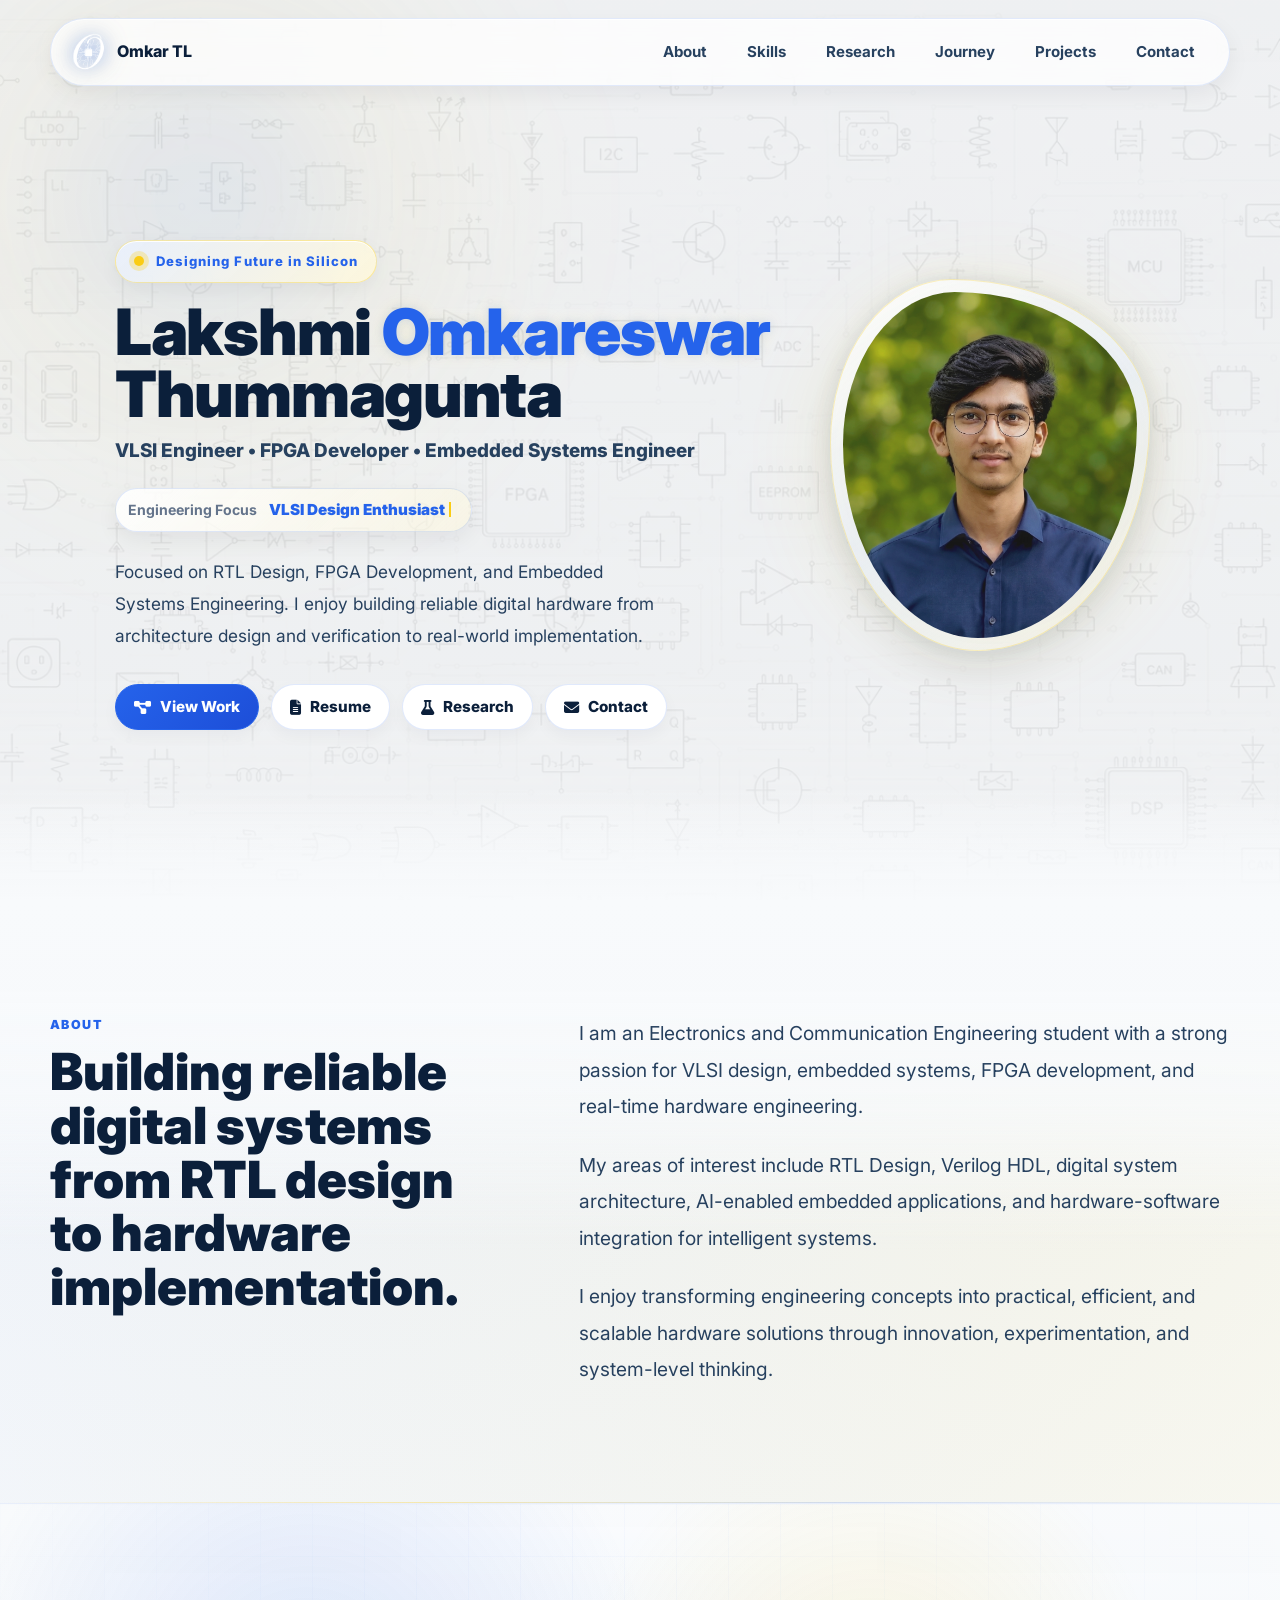
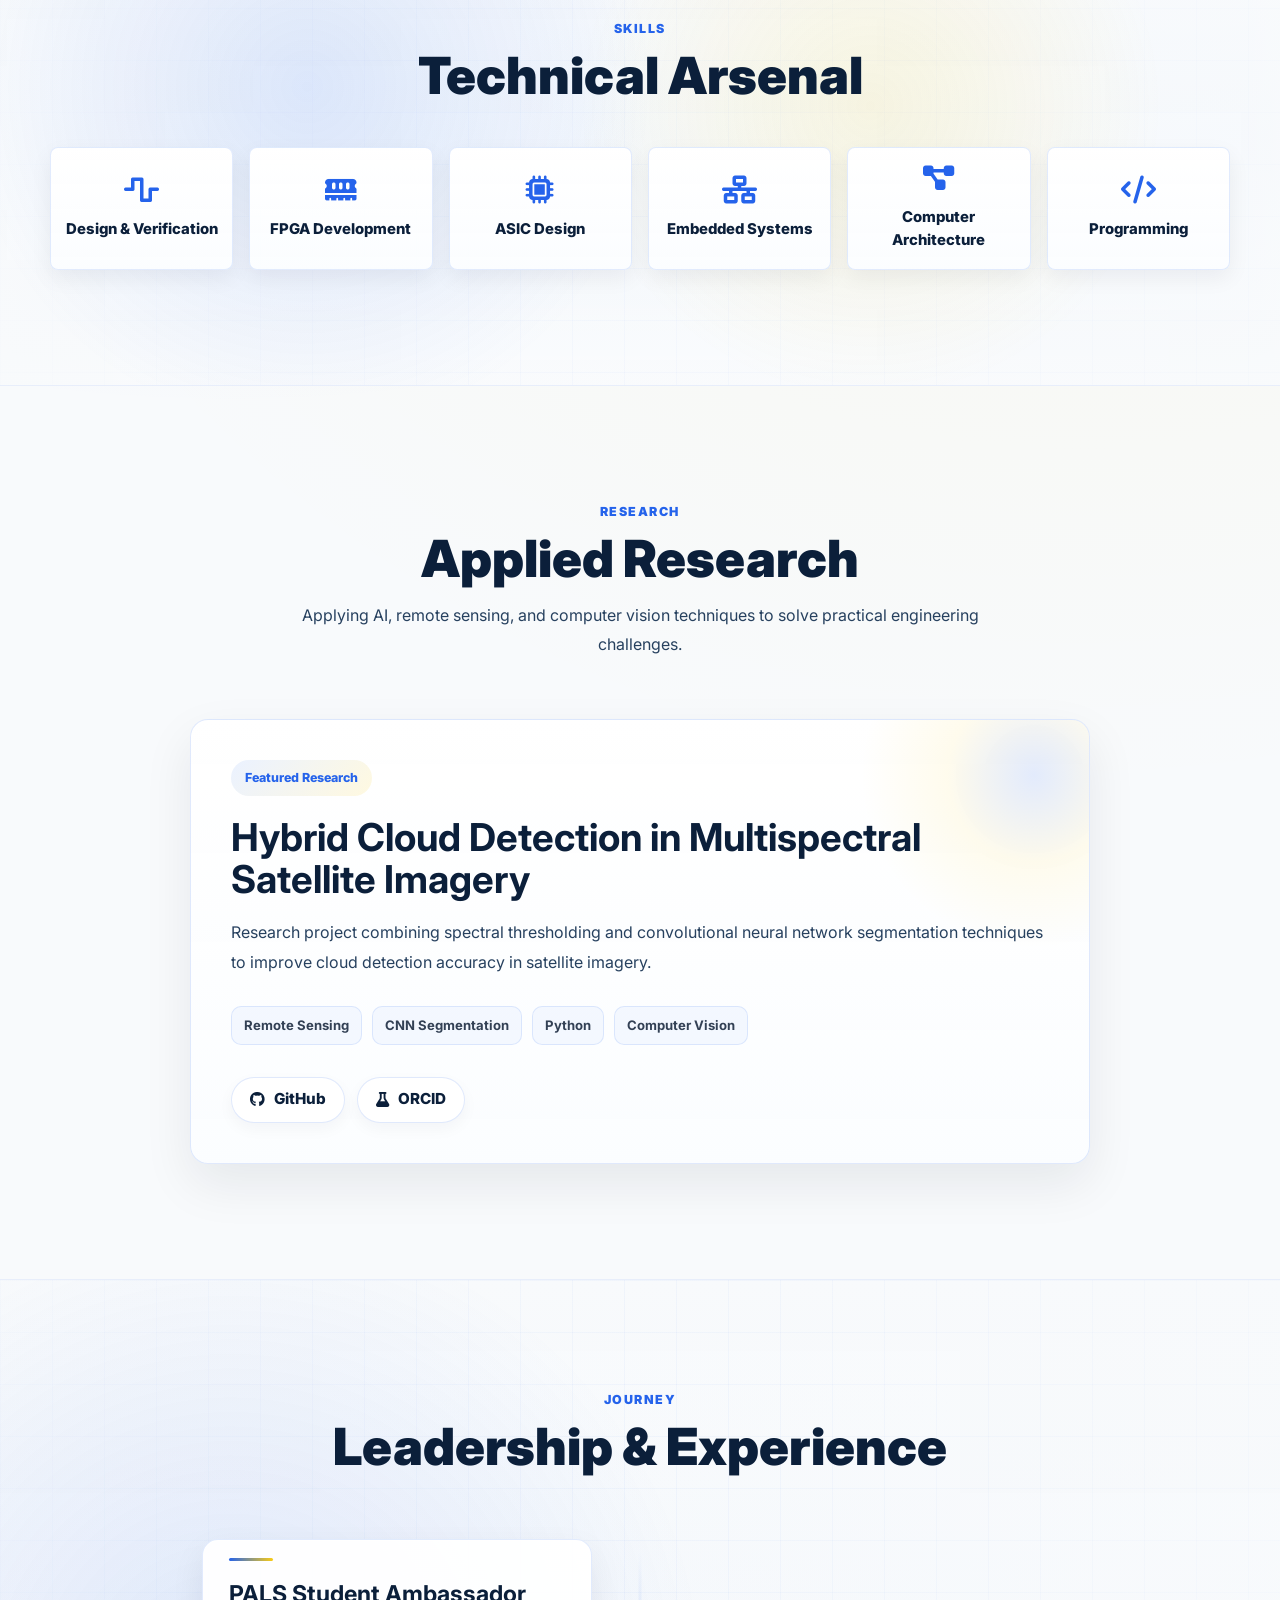
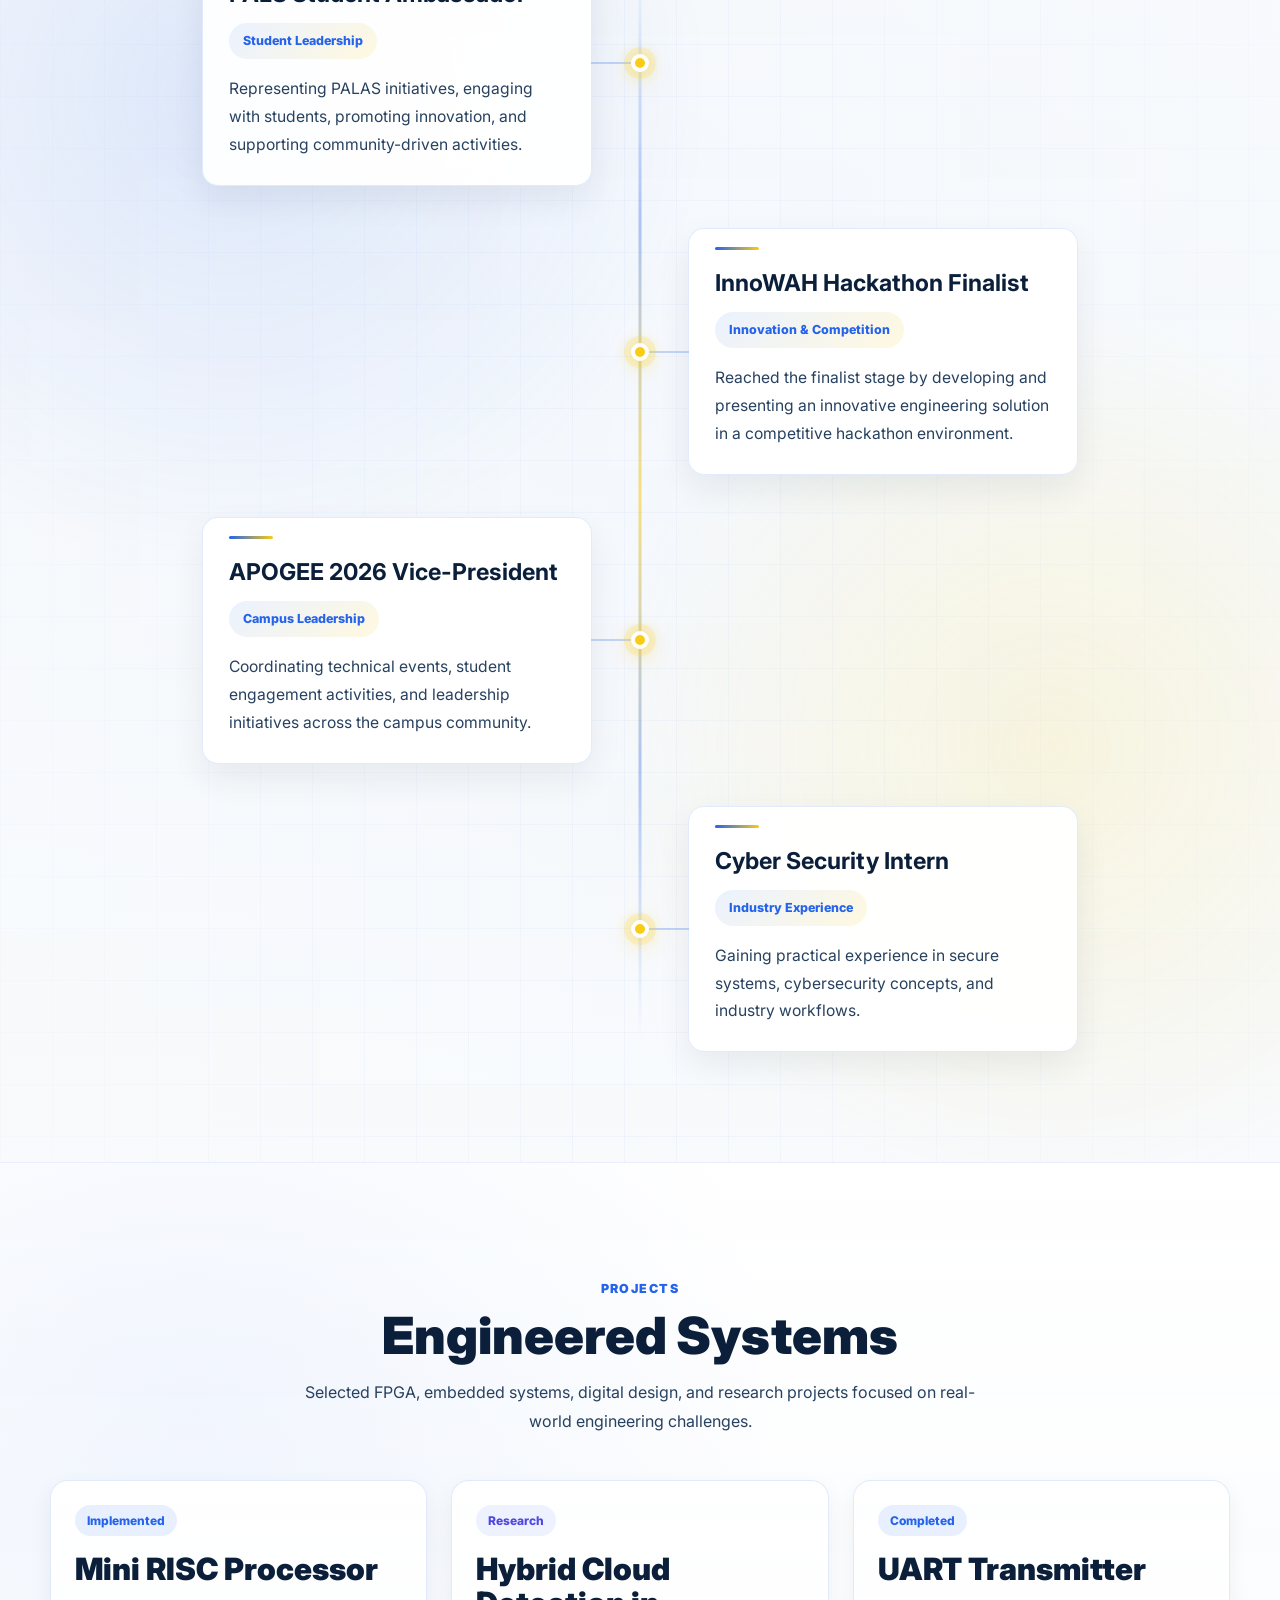
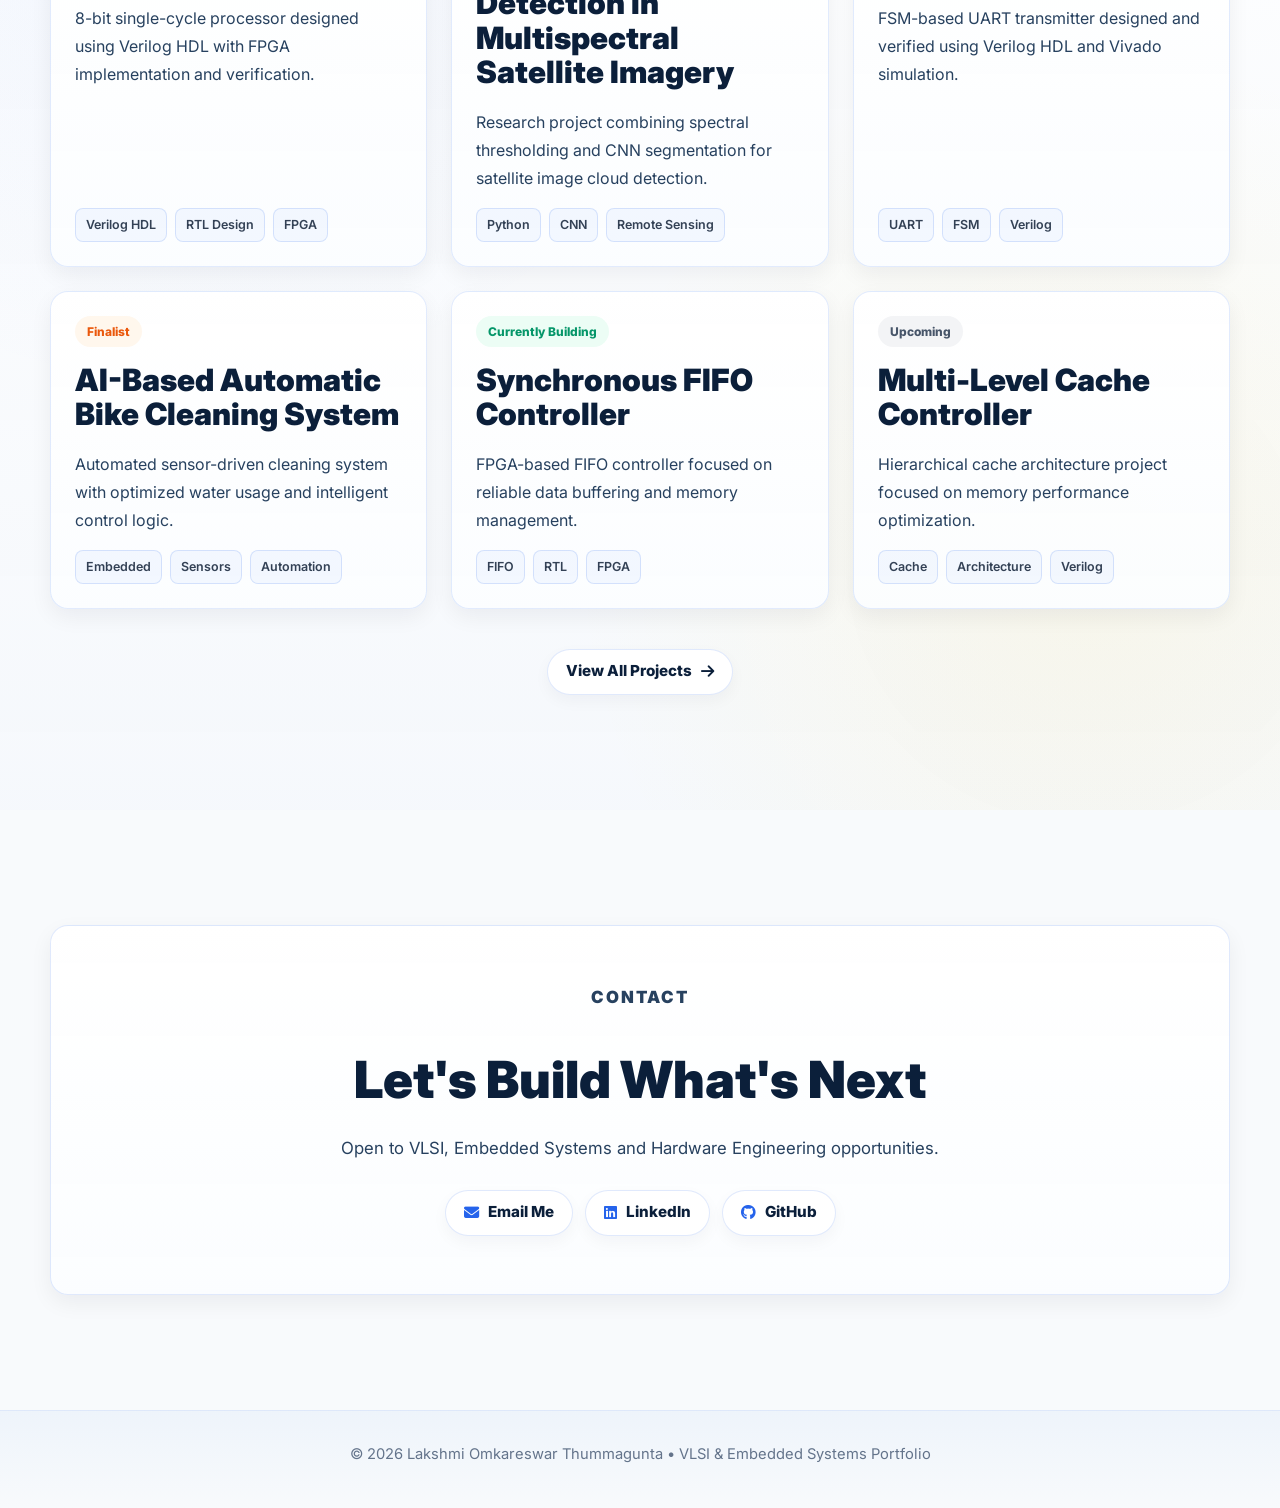
==== commit a755c579: "Polished UI and Performance" ====
--- a/index.html
+++ b/index.html
@@ -44,12 +44,24 @@
     ========================================= -->
     <link rel="preconnect" href="https://fonts.googleapis.com">
     <link rel="preconnect" href="https://fonts.gstatic.com" crossorigin>
-    <link href="https://fonts.googleapis.com/css2?family=Inter:wght@400;500;600;700;800;900&display=swap" rel="stylesheet">
+    <link rel="preload" href="https://fonts.googleapis.com/css2?family=Inter:wght@400;500;600;700;800;900&display=swap" as="style" onload="this.onload=null;this.rel='stylesheet'">
+    <noscript>
+        <link href="https://fonts.googleapis.com/css2?family=Inter:wght@400;500;600;700;800;900&display=swap" rel="stylesheet">
+    </noscript>
 
     <!-- ========================================
          FONT AWESOME ICONS
     ========================================= -->
-    <link rel="stylesheet" href="https://cdnjs.cloudflare.com/ajax/libs/font-awesome/6.5.1/css/all.min.css">
+    <link rel="preload" href="https://cdnjs.cloudflare.com/ajax/libs/font-awesome/6.5.1/css/all.min.css" as="style" onload="this.onload=null;this.rel='stylesheet'">
+    <noscript>
+        <link rel="stylesheet" href="https://cdnjs.cloudflare.com/ajax/libs/font-awesome/6.5.1/css/all.min.css">
+    </noscript>
+
+    <!-- ========================================
+         Preload IMP
+    ========================================= -->
+    <link rel="preload" as="image" href="assets/images/profile (Large).jpeg" fetchpriority="high">
+    <link rel="preload" as="image" href="assets/logo/logo1.png">
 
     <!-- ========================================
          MAIN CSS
@@ -101,7 +113,7 @@
          SCHEMATIC BACKGROUND
     ========================================= -->
     <div class="site-background" aria-hidden="true">
-        <img src="assets/images/circuit-bg1.png" alt="">
+        <img src="assets/images/circuit-bg1.png" alt="" loading="lazy" decoding="async" fetchpriority="low">
     </div>
 
     <!-- ========================================
@@ -190,7 +202,7 @@
 
                 <div class="hero-media">
                     <div class="profile-shape">
-                        <img src="assets/images/profile.jpeg" alt="Lakshmi Omkareswar Thummagunta profile photo">
+                        <img src="assets/images/profile (Large).jpeg" alt="Lakshmi Omkareswar Thummagunta profile photo">
                     </div>
                 </div>
             </div>
@@ -846,7 +858,7 @@
     <!-- ========================================
          MAIN JAVASCRIPT
     ========================================= -->
-    <script src="script.js"></script>
+    <script src="script.js" defer></script>
 </body>
 
 </html>
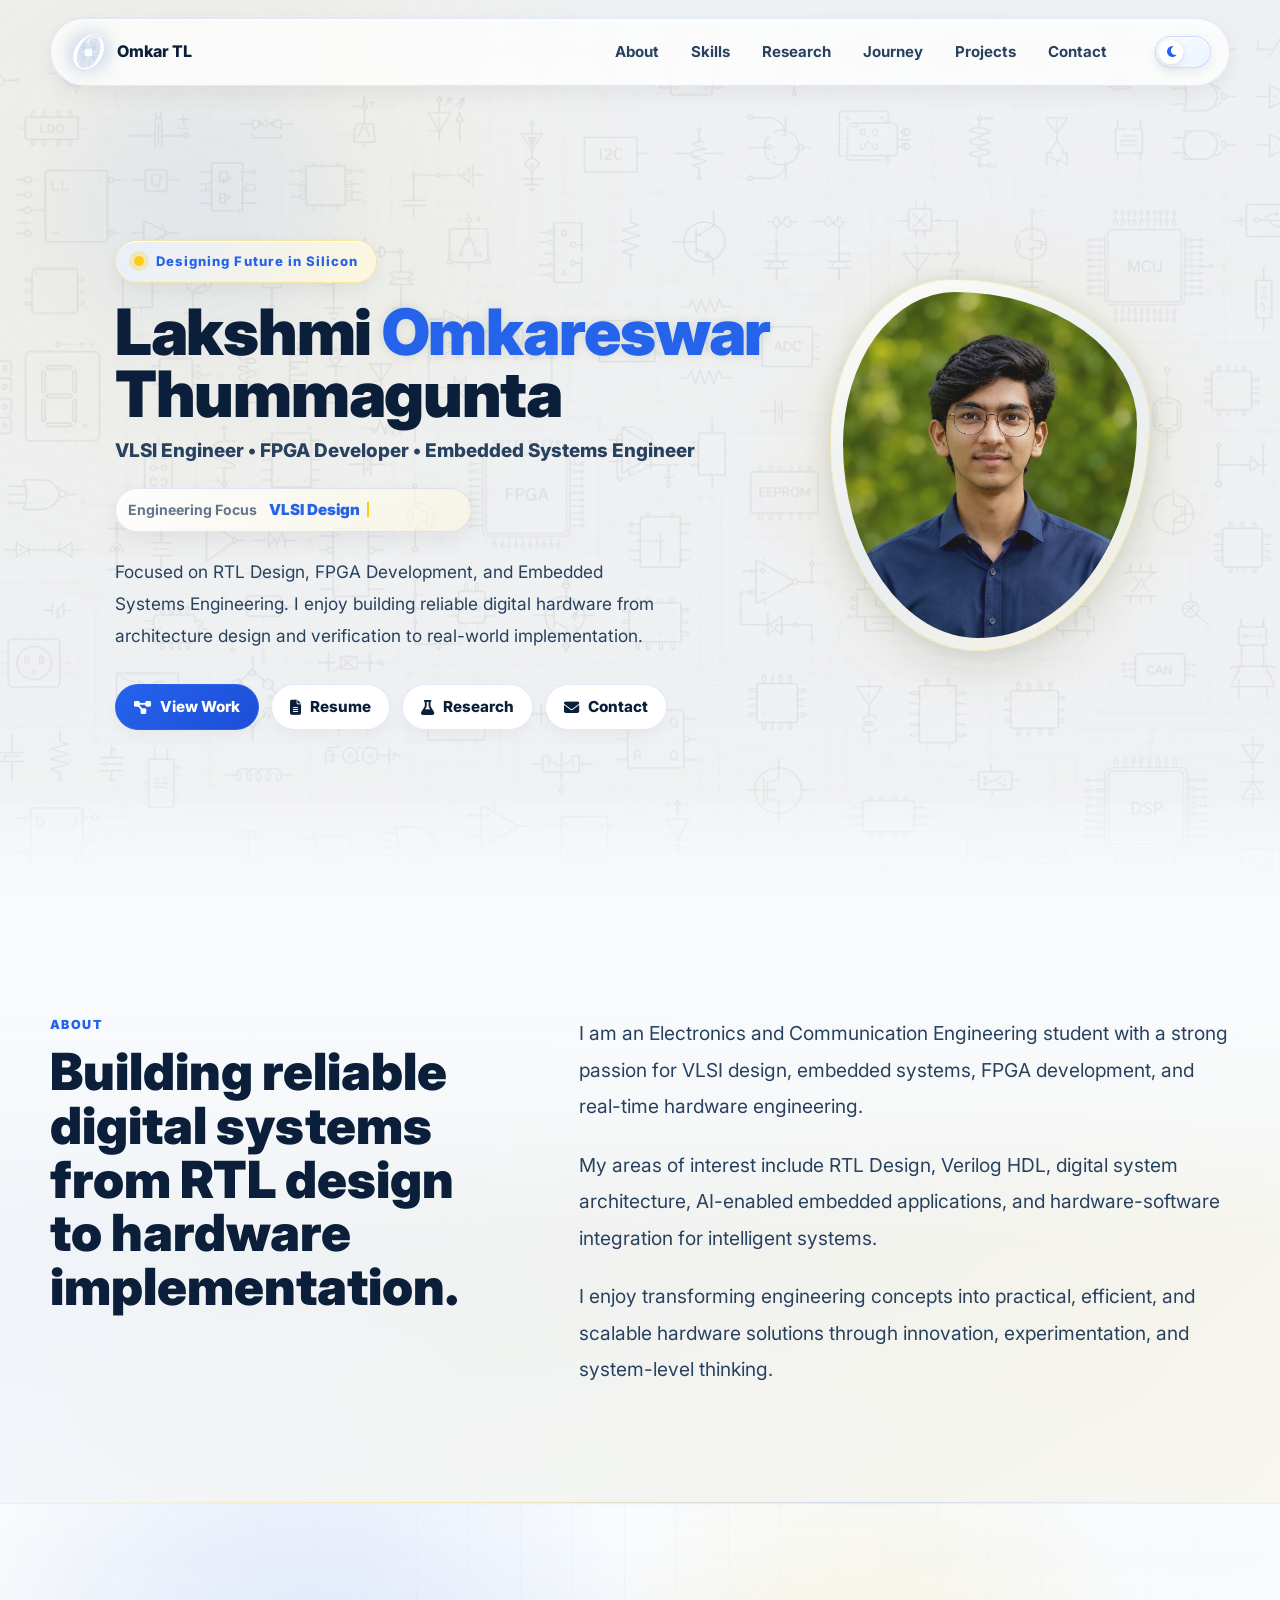
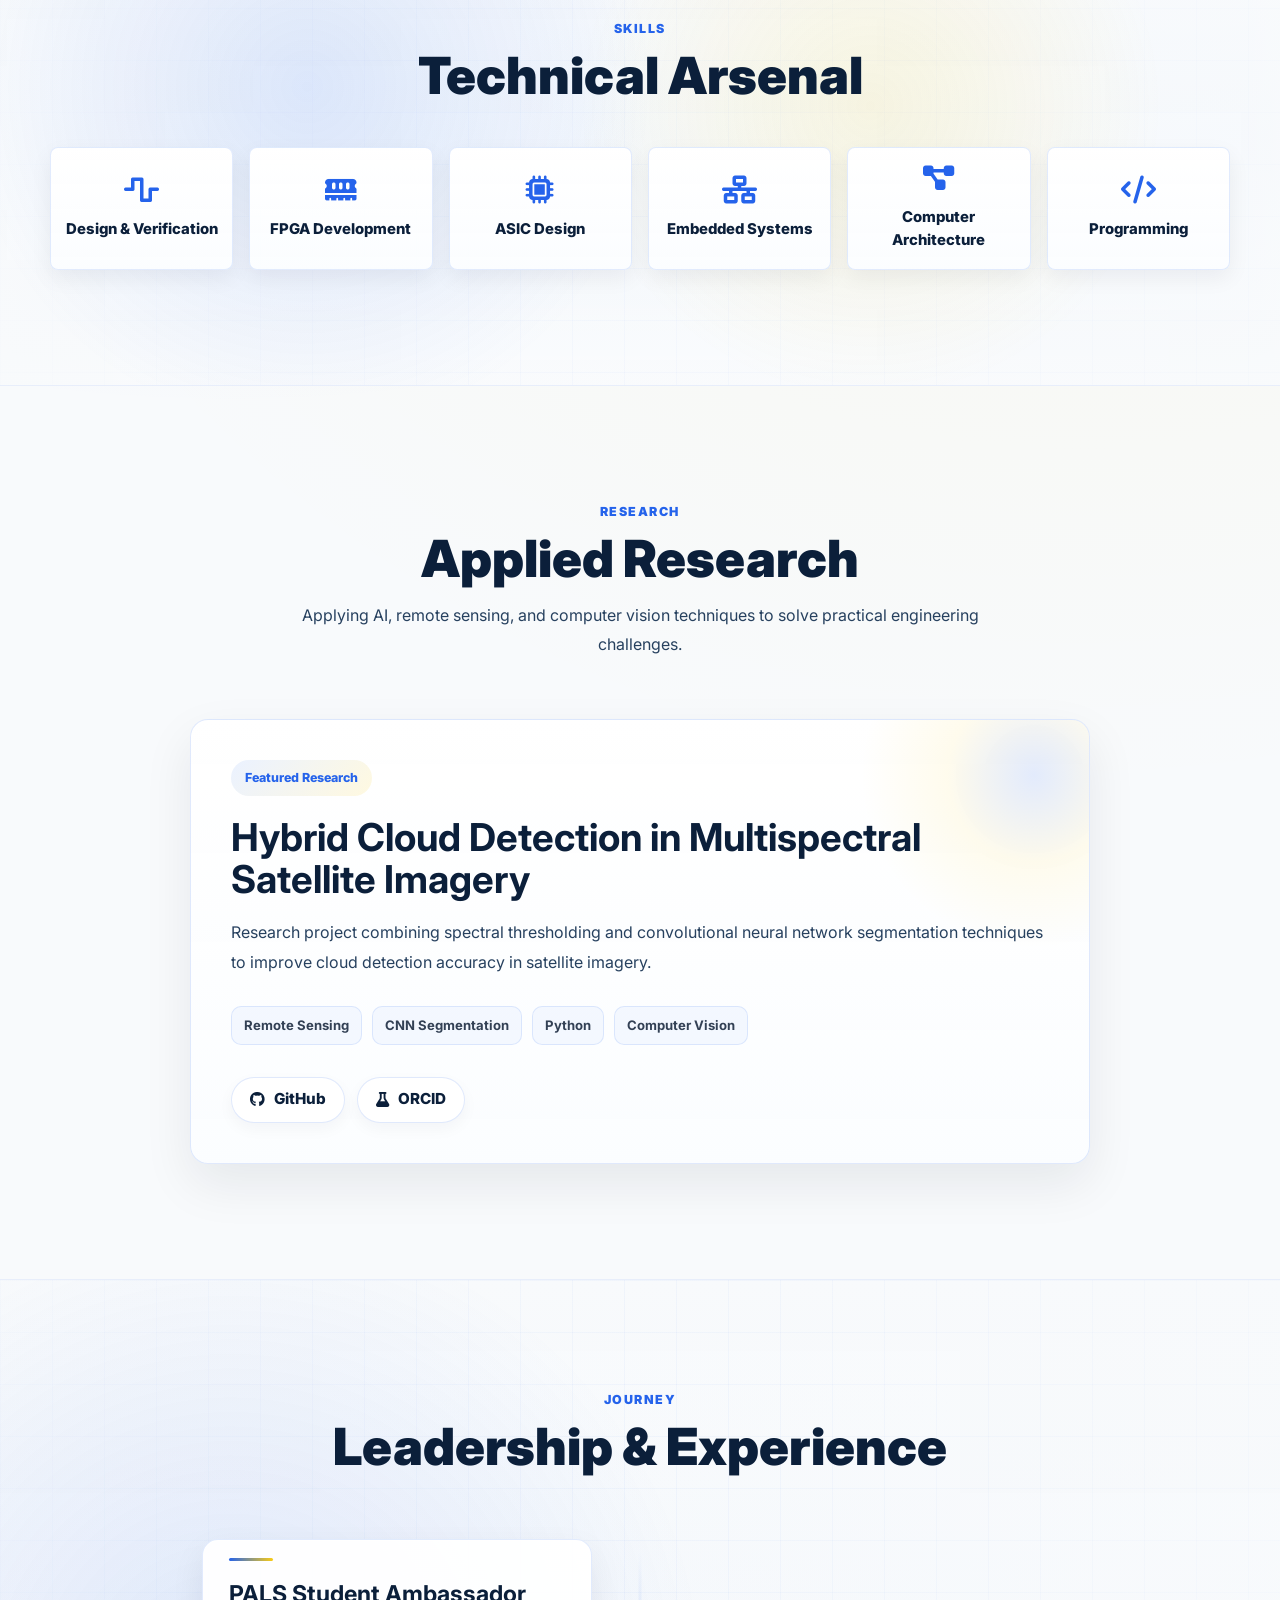
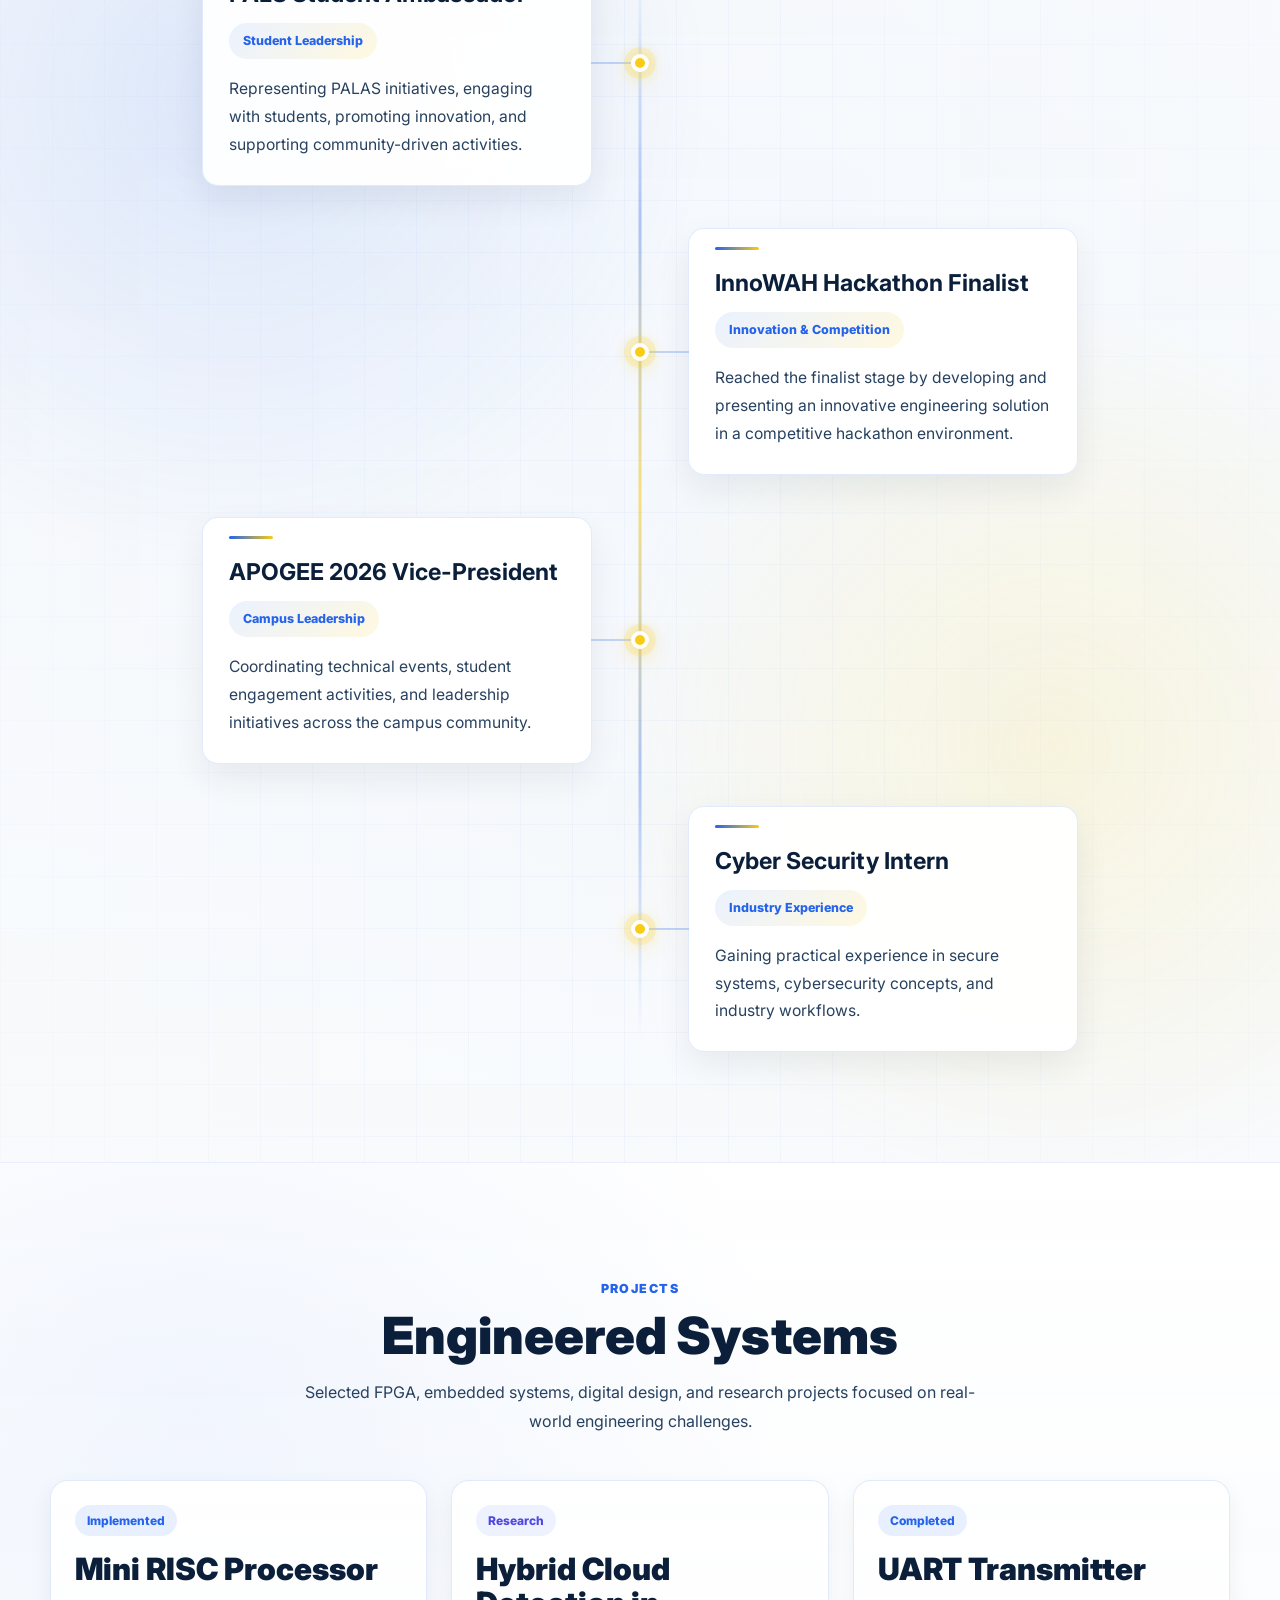
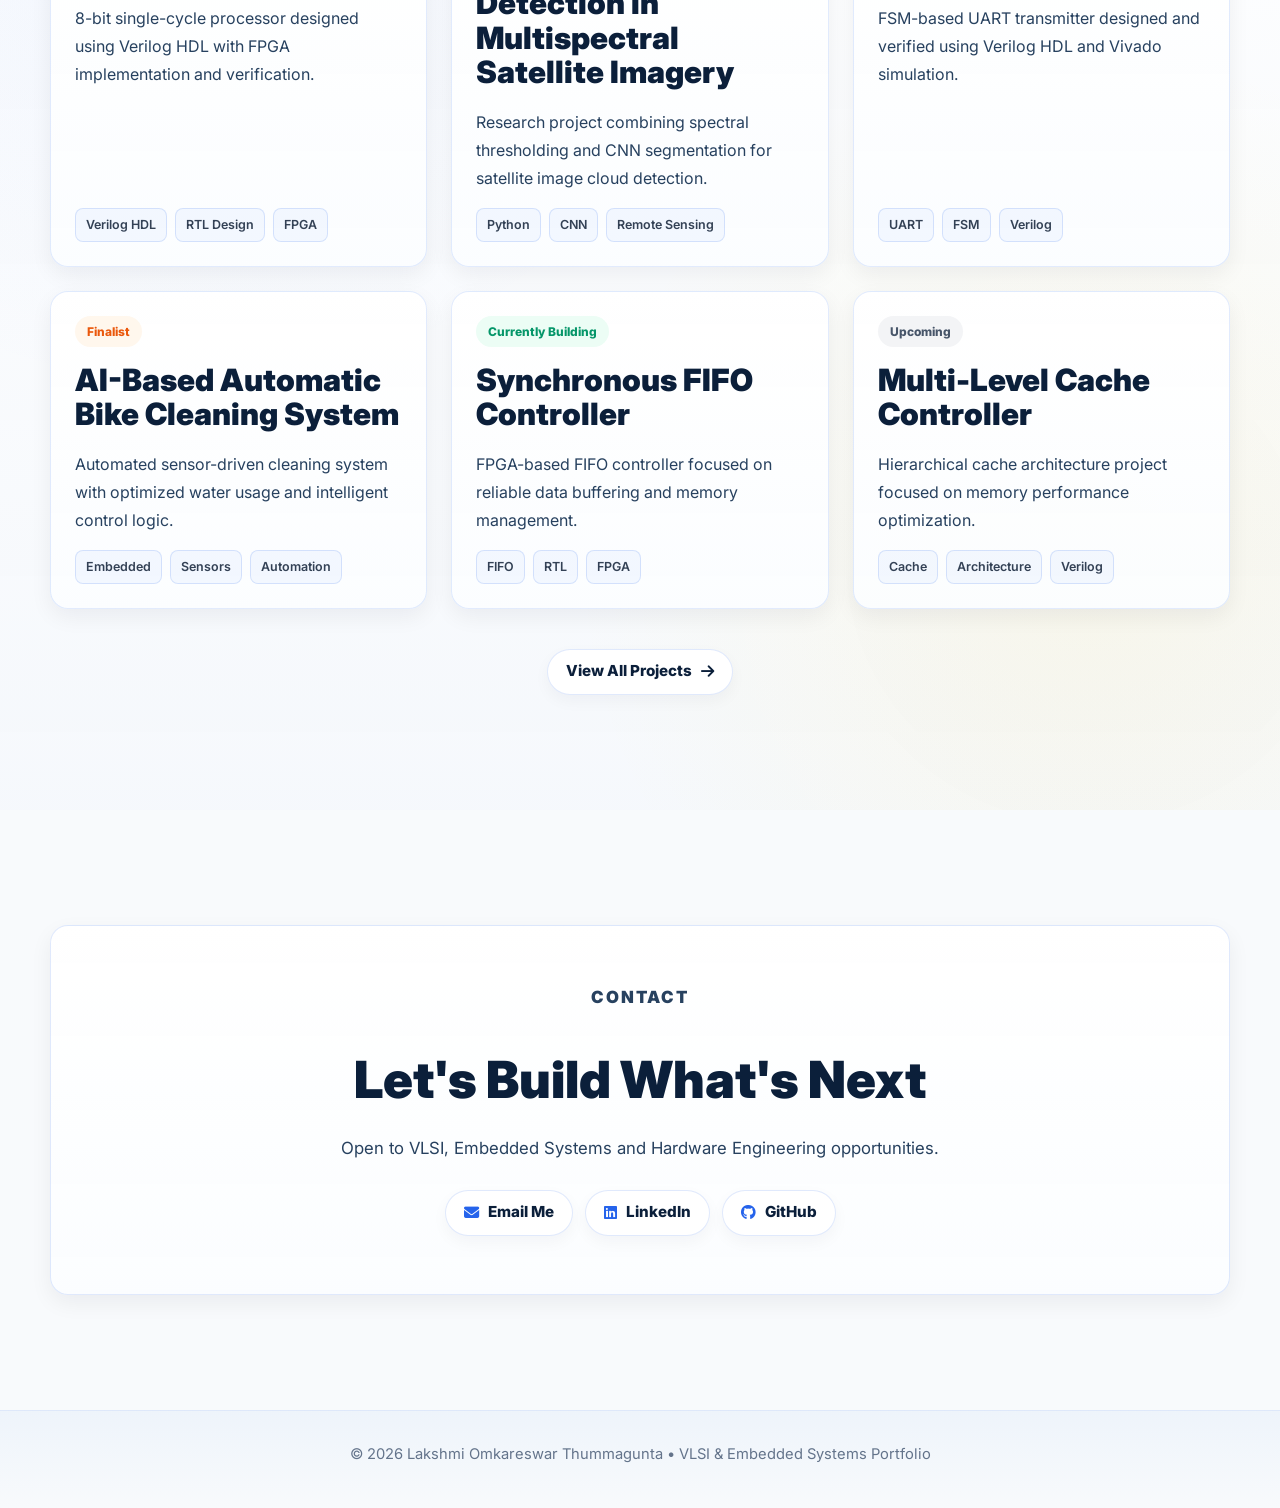
==== commit 3d1855c8: "Updated UI" ====
--- a/index.html
+++ b/index.html
@@ -62,6 +62,18 @@
     ========================================= -->
     <link rel="preload" as="image" href="assets/images/profile (Large).jpeg" fetchpriority="high">
     <link rel="preload" as="image" href="assets/logo/logo1.png">
+
+    <!-- ========================================
+         Portfolio Theme
+    ========================================= -->
+    <script>
+        (() => {
+           const savedTheme = localStorage.getItem("portfolio-theme");
+           if (savedTheme === "dark") {
+            document.documentElement.setAttribute("data-theme", "dark");
+            }
+        })();
+    </script>
 
     <!-- ========================================
          MAIN CSS
@@ -126,6 +138,8 @@
                 <span>Omkar TL</span>
             </a>
 
+            <div class="nav-actions"> 
+
             <button class="nav-toggle" type="button" aria-controls="primary-navigation" aria-expanded="false" aria-label="Toggle navigation menu">
                 <span aria-hidden="true"></span>
                 <span aria-hidden="true"></span>
@@ -140,6 +154,15 @@
                 <li><a href="#projects">Projects</a></li>
                 <li><a href="#contact">Contact</a></li>
             </ul>
+
+            <button class="theme-toggle" type="button" aria-label="Switch to dark theme" aria-pressed="false">
+                <span class="theme-toggle-track" aria-hidden="true">
+                    <span class="theme-toggle-thumb">
+                     <i class="fas fa-moon"></i>
+                     </span>
+                </span>
+            </button>
+            </div>
         </nav>
     </header>
 
@@ -454,7 +477,7 @@
                 <p>Open to VLSI, Embedded Systems and Hardware Engineering opportunities.</p>
 
                 <div class="contact-buttons">
-                    <a href="mailto:omkar.tl@yahoo.com" class="contact-btn">
+                    <a href="mailto:omkareswar.tl@gmail.com" class="contact-btn">
                         <i class="fas fa-envelope" aria-hidden="true"></i>
                         <span>Email Me</span>
                     </a>
--- a/style.css
+++ b/style.css
@@ -183,6 +183,18 @@
     padding-inline: 20px;
 }
 
+.nav-actions {
+    display: flex;
+    align-items: center;
+    gap: 12px;
+    margin-left: auto;
+}
+
+.nav-links {
+    margin-left: auto;
+    margin-right: 24px;
+}
+
 .navbar {
     width: min(var(--max-width), 100%);
     min-height: 68px;
@@ -191,7 +203,8 @@
     display: flex;
     align-items: center;
     justify-content: space-between;
-    gap: 16px;
+    flex-wrap: nowrap;
+    gap: 8px;
     border: 1px solid rgba(37, 99, 235, 0.12);
     border-radius: 999px;
     background: rgba(255, 255, 255, 0.76);
@@ -237,7 +250,7 @@
     display: inline-flex;
     align-items: center;
     min-height: 40px;
-    padding-inline: 16px;
+    padding-inline: 12px;
     border-radius: 999px;
     color: var(--navy-soft);
     font-size: 0.94rem;
@@ -1655,7 +1668,19 @@
         height: 34px;
     }
 
-    .nav-toggle {
+    .theme-toggle {
+        order: 2;
+        margin-left: auto;
+        margin-right: 4px;
+    }
+
+    .nav-actions {
+        display: flex;
+        align-items: center;
+        gap: 8px;
+    }
+
+    .nav-toggle{
         display: block;
     }
 
@@ -1670,10 +1695,6 @@
 
     .nav-links.is-open {
         display: flex;
-    }
-
-    .nav-links a {
-        justify-content: center;
     }
 
     .hero {
@@ -1968,4 +1989,645 @@
     .typing-text::after {
         display: none;
     }
-}   +}  
+
+/* ========================================
+   THEME TOGGLE
+======================================== */
+.theme-toggle {
+    flex: 0 0 auto;
+    display: flex;
+    align-items: center;
+    justify-content: center;
+    background: transparent;
+    cursor: pointer;
+    padding: 0;
+}
+
+.theme-toggle-track {
+    position: relative;
+    width: 56px;
+    height: 32px;
+    display: flex;
+    align-items: center;
+    padding: 3px;
+    border: 1px solid rgba(37, 99, 235, 0.18);
+    border-radius: 999px;
+    background:
+        linear-gradient(
+            135deg,
+            rgba(255,255,255,0.96),
+            rgba(232,240,255,0.9)
+        );
+    box-shadow:
+        inset 0 1px 2px rgba(255,255,255,0.9),
+        0 4px 12px rgba(15,23,42,0.08);
+}
+
+.theme-toggle-thumb {
+    width: 24px;
+    height: 24px;
+    border-radius: 50%;
+    display: flex;
+    align-items: center;
+    justify-content: center;
+    background: #ffffff;
+    color: var(--accent);
+    transform: translateX(0);
+    box-shadow:
+        0 2px 8px rgba(15,23,42,0.12);
+    transition:
+        transform 260ms ease,
+        background 260ms ease,
+        color 260ms ease,
+        box-shadow 260ms ease;
+}
+
+.theme-toggle-thumb i {
+    font-size: 0.78rem;
+}
+
+/* ========================================
+   DARK THEME SYSTEM
+======================================== */
+:root {
+    color-scheme: light;
+}
+
+html[data-theme="dark"] {
+    color-scheme: dark;
+
+    --bg: #07111f;
+    --surface: #0d1b2f;
+    --surface-soft: #12233a;
+    --surface-warm: #171a12;
+
+    --navy: #eaf2ff;
+    --navy-soft: #b9c8dc;
+    --muted: #8fa3bd;
+
+    --line: rgba(148, 163, 184, 0.24);
+    --line-blue: rgba(96, 165, 250, 0.24);
+    --line-gold: rgba(250, 204, 21, 0.28);
+
+    --accent: #60a5fa;
+    --accent-dark: #3b82f6;
+    --accent-soft: rgba(96, 165, 250, 0.14);
+
+    --gold: #facc15;
+    --gold-dark: #fde047;
+    --gold-soft: rgba(250, 204, 21, 0.12);
+
+    --shadow-sm: 0 8px 24px rgba(0, 0, 0, 0.26);
+    --shadow-md: 0 18px 44px rgba(0, 0, 0, 0.34);
+    --shadow-premium: 0 22px 58px rgba(0, 0, 0, 0.38);
+}
+
+/* ========================================
+   SMOOTH THEME TRANSITION
+======================================== */
+body,
+.navbar,
+.hero,
+.hero::after,
+.hero-badge,
+.capability-line,
+.profile-shape,
+.about-section,
+.arsenal-section,
+.research-section,
+.research-card,
+.journey-section,
+.projects-section,
+.project-card,
+.timeline-card,
+.contact-section,
+.contact-panel,
+.footer,
+.modal-box,
+.detail-block,
+.button,
+.contact-btn,
+.modal-github,
+.nav-links a,
+.arsenal-card,
+.tech-stack span,
+.modal-tech-stack span,
+.research-tags span,
+.timeline-tag,
+.research-badge,
+.theme-toggle-track,
+.theme-toggle-thumb {
+    transition:
+        background-color 260ms ease,
+        background 260ms ease,
+        color 260ms ease,
+        border-color 260ms ease,
+        box-shadow 260ms ease,
+        filter 260ms ease,
+        opacity 260ms ease;
+}
+
+html.theme-changing body::before {
+    content: "";
+    position: fixed;
+    inset: 0;
+    z-index: 9998;
+    pointer-events: none;
+    background: var(--bg);
+    opacity: 0;
+    animation: themeFade 420ms ease;
+}
+
+@keyframes themeFade {
+    0% {
+        opacity: 0;
+    }
+
+    35% {
+        opacity: 0.16;
+    }
+
+    100% {
+        opacity: 0;
+    }
+}
+
+/* ========================================
+   DARK GLOBAL BACKGROUND
+======================================== */
+html[data-theme="dark"] body {
+    background:
+        radial-gradient(circle at 18% 8%, rgba(96, 165, 250, 0.14), transparent 26%),
+        radial-gradient(circle at 84% 18%, rgba(250, 204, 21, 0.1), transparent 24%),
+        var(--bg);
+}
+
+html[data-theme="dark"] .global-grid-bg {
+    background-image:
+        linear-gradient(rgba(96, 165, 250, 0.08) 0.5px, transparent 0.5px),
+        linear-gradient(90deg, rgba(96, 165, 250, 0.08) 0.5px, transparent 0.5px);
+}
+
+html[data-theme="dark"] .site-background {
+    background:
+        linear-gradient(
+            to bottom,
+            rgba(7, 17, 31, 0.96),
+            rgba(7, 17, 31, 0.9)
+        );
+}
+
+html[data-theme="dark"] .site-background img {
+    opacity: 0.1;
+    filter: grayscale(100%) contrast(0.82) invert(1);
+}
+
+/* ========================================
+   DARK NAVBAR
+======================================== */
+html[data-theme="dark"] .navbar {
+    border-color: rgba(96, 165, 250, 0.18);
+    background: rgba(10, 24, 42, 0.76);
+    box-shadow:
+        0 12px 34px rgba(0, 0, 0, 0.32),
+        inset 0 1px 0 rgba(255, 255, 255, 0.06);
+}
+
+html[data-theme="dark"] .brand {
+    color: var(--navy);
+}
+
+html[data-theme="dark"] .brand img {
+    filter:
+        brightness(1.12)
+        drop-shadow(0 0 10px rgba(96, 165, 250, 0.75))
+        drop-shadow(0 0 16px rgba(250, 204, 21, 0.22));
+}
+
+html[data-theme="dark"] .nav-links a {
+    color: var(--navy-soft);
+}
+
+html[data-theme="dark"] .nav-links a:hover,
+html[data-theme="dark"] .nav-links a.is-active {
+    color: var(--accent);
+    background:
+        linear-gradient(135deg, rgba(96, 165, 250, 0.14), rgba(250, 204, 21, 0.1));
+}
+
+/* ========================================
+   DARK TOGGLE
+======================================== */
+html[data-theme="dark"] .theme-toggle-track {
+    border-color: rgba(96, 165, 250, 0.26);
+    background:
+        linear-gradient(135deg, rgba(37, 99, 235, 0.9), rgba(11, 31, 58, 0.96));
+    box-shadow:
+        inset 0 1px 2px rgba(255, 255, 255, 0.12),
+        inset 0 -1px 2px rgba(0, 0, 0, 0.28),
+        0 8px 20px rgba(0, 0, 0, 0.26);
+}
+
+html[data-theme="dark"] .theme-toggle-thumb {
+    transform: translateX(26px);
+    background: #f8fafc;
+    color: var(--gold);
+    box-shadow:
+        0 4px 10px rgba(0, 0, 0, 0.32),
+        0 0 14px rgba(250, 204, 21, 0.22);
+}
+
+html[data-theme="dark"] .nav-toggle {
+    border-color: rgba(96, 165, 250, 0.22);
+    background:
+        linear-gradient(135deg, rgba(13, 27, 47, 0.96), rgba(250, 204, 21, 0.1));
+}
+
+html[data-theme="dark"] .nav-toggle span {
+    background: var(--navy);
+}
+
+/* ========================================
+   DARK HERO
+======================================== */
+html[data-theme="dark"] .hero::before {
+    background:
+        radial-gradient(circle, rgba(96, 165, 250, 0.18), rgba(250, 204, 21, 0.08), transparent 70%);
+}
+
+html[data-theme="dark"] .hero::after {
+    background:
+        linear-gradient(
+            180deg,
+            rgba(7, 17, 31, 0) 0%,
+            rgba(7, 17, 31, 0.72) 38%,
+            rgba(7, 17, 31, 0.96) 68%,
+            rgba(7, 17, 31, 1) 100%
+        );
+}
+
+html[data-theme="dark"] .hero-badge,
+html[data-theme="dark"] .capability-line {
+    border-color: rgba(250, 204, 21, 0.2);
+    background:
+        linear-gradient(135deg, rgba(13, 27, 47, 0.92), rgba(250, 204, 21, 0.1));
+    box-shadow:
+        0 8px 24px rgba(0, 0, 0, 0.24),
+        inset 0 1px 0 rgba(255, 255, 255, 0.04);
+}
+
+html[data-theme="dark"] .hero-badge span:last-child,
+html[data-theme="dark"] .typing-text,
+html[data-theme="dark"] .eyebrow,
+html[data-theme="dark"] .accent-name {
+    color: var(--accent);
+}
+
+html[data-theme="dark"] .live-dot {
+    background: var(--gold);
+}
+
+html[data-theme="dark"] .live-dot::after {
+    background: rgba(250, 204, 21, 0.28);
+}
+
+html[data-theme="dark"] .profile-shape {
+    border-color: rgba(250, 204, 21, 0.26);
+    background:
+        linear-gradient(145deg, rgba(13, 27, 47, 0.96), rgba(24, 41, 68, 0.88), rgba(250, 204, 21, 0.1));
+    box-shadow:
+        0 18px 42px rgba(0, 0, 0, 0.34),
+        0 0 18px rgba(96, 165, 250, 0.12),
+        0 0 28px rgba(250, 204, 21, 0.1);
+}
+
+html[data-theme="dark"] .profile-shape::before {
+    background:
+        radial-gradient(circle, rgba(96, 165, 250, 0.2), rgba(250, 204, 21, 0.1), transparent 75%);
+}
+
+/* ========================================
+   DARK BUTTONS
+======================================== */
+html[data-theme="dark"] .button,
+html[data-theme="dark"] .contact-btn,
+html[data-theme="dark"] .modal-github {
+    border-color: rgba(96, 165, 250, 0.18);
+    background: rgba(13, 27, 47, 0.96);
+    color: var(--navy);
+    box-shadow: 0 8px 22px rgba(0, 0, 0, 0.24);
+}
+
+html[data-theme="dark"] .button:hover,
+html[data-theme="dark"] .contact-btn:hover,
+html[data-theme="dark"] .modal-github:hover {
+    border-color: rgba(250, 204, 21, 0.48);
+    background:
+        linear-gradient(135deg, rgba(13, 27, 47, 0.98), rgba(250, 204, 21, 0.1));
+    color: var(--accent);
+}
+
+html[data-theme="dark"] .button-primary {
+    border-color: rgba(96, 165, 250, 0.8);
+    background:
+        linear-gradient(135deg, #2563eb, #1d4ed8);
+    color: #ffffff;
+}
+
+html[data-theme="dark"] .button-primary:hover {
+    border-color: rgba(250, 204, 21, 0.6);
+    color: #ffffff;
+}
+
+/* ========================================
+   DARK ABOUT
+======================================== */
+html[data-theme="dark"] .about-section {
+    background:
+        linear-gradient(
+            180deg,
+            rgba(7, 17, 31, 1) 0%,
+            rgba(7, 17, 31, 0.96) 18%,
+            rgba(7, 17, 31, 0.78) 34%,
+            rgba(7, 17, 31, 0) 58%
+        );
+}
+
+html[data-theme="dark"] .about-section::before {
+    background:
+        linear-gradient(90deg, transparent, rgba(250, 204, 21, 0.2), rgba(96, 165, 250, 0.16), transparent);
+}
+
+/* ========================================
+   DARK SKILLS SECTION
+======================================== */
+html[data-theme="dark"] .arsenal-section {
+    background:
+        linear-gradient(
+            180deg,
+            rgba(7, 17, 31, 1) 0%,
+            rgba(10, 24, 42, 0.98) 48%,
+            rgba(7, 17, 31, 1) 100%
+        );
+    border-color: rgba(96, 165, 250, 0.12);
+}
+
+html[data-theme="dark"] .arsenal-section::before {
+    background-image:
+        linear-gradient(rgba(96, 165, 250, 0.08) 1px, transparent 1px),
+        linear-gradient(90deg, rgba(96, 165, 250, 0.08) 1px, transparent 1px);
+}
+
+html[data-theme="dark"] .arsenal-section::after {
+    background:
+        radial-gradient(circle at 24% 38%, rgba(96, 165, 250, 0.15), transparent 34%),
+        radial-gradient(circle at 68% 42%, rgba(250, 204, 21, 0.12), transparent 32%),
+        linear-gradient(
+            90deg,
+            rgba(7, 17, 31, 0.86) 0%,
+            rgba(7, 17, 31, 0.3) 46%,
+            rgba(7, 17, 31, 0.76) 100%
+        );
+}
+
+html[data-theme="dark"] .arsenal-card {
+    border-color: rgba(96, 165, 250, 0.16);
+    background:
+        linear-gradient(180deg, rgba(13, 27, 47, 0.98), rgba(10, 24, 42, 0.96));
+    box-shadow:
+        0 16px 38px rgba(0, 0, 0, 0.26),
+        inset 0 1px 0 rgba(255, 255, 255, 0.04);
+}
+
+html[data-theme="dark"] .arsenal-card:hover,
+html[data-theme="dark"] .arsenal-card:focus-visible {
+    border-color: rgba(250, 204, 21, 0.46);
+}
+
+html[data-theme="dark"] .arsenal-card i {
+    color: var(--accent);
+}
+
+/* ========================================
+   DARK RESEARCH
+======================================== */
+html[data-theme="dark"] .research-card {
+    border-color: rgba(96, 165, 250, 0.16);
+    background:
+        linear-gradient(180deg, rgba(13, 27, 47, 0.98), rgba(10, 24, 42, 0.96));
+    box-shadow:
+        0 16px 38px rgba(0, 0, 0, 0.26),
+        inset 0 1px 0 rgba(255, 255, 255, 0.04);
+}
+
+html[data-theme="dark"] .research-card::before {
+    background:
+        radial-gradient(circle, rgba(96, 165, 250, 0.14), rgba(250, 204, 21, 0.08), transparent 70%);
+}
+
+html[data-theme="dark"] .research-badge,
+html[data-theme="dark"] .timeline-tag {
+    background:
+        linear-gradient(135deg, rgba(96, 165, 250, 0.14), rgba(250, 204, 21, 0.1));
+    color: var(--accent);
+}
+
+html[data-theme="dark"] .research-tags span {
+    border-color: rgba(96, 165, 250, 0.18);
+    background: rgba(96, 165, 250, 0.08);
+    color: var(--navy-soft);
+}
+
+/* ========================================
+   DARK TIMELINE
+======================================== */
+html[data-theme="dark"] .journey-section {
+    background:
+        linear-gradient(
+            180deg,
+            rgba(7, 17, 31, 1) 0%,
+            rgba(10, 24, 42, 0.98) 48%,
+            rgba(7, 17, 31, 1) 100%
+        );
+    border-color: rgba(96, 165, 250, 0.12);
+}
+
+html[data-theme="dark"] .journey-section::before {
+    background-image:
+        linear-gradient(rgba(96, 165, 250, 0.08) 1px, transparent 1px),
+        linear-gradient(90deg, rgba(96, 165, 250, 0.08) 1px, transparent 1px);
+}
+
+html[data-theme="dark"] .journey-section::after {
+    background:
+        radial-gradient(circle at 18% 28%, rgba(96, 165, 250, 0.15), transparent 32%),
+        radial-gradient(circle at 82% 72%, rgba(250, 204, 21, 0.12), transparent 30%),
+        linear-gradient(90deg, rgba(7, 17, 31, 0.86), rgba(7, 17, 31, 0.3), rgba(7, 17, 31, 0.76));
+}
+
+html[data-theme="dark"] .timeline-card {
+    border-color: rgba(96, 165, 250, 0.16);
+    background:
+        linear-gradient(180deg, rgba(13, 27, 47, 0.98), rgba(10, 24, 42, 0.96));
+    box-shadow:
+        0 16px 38px rgba(0, 0, 0, 0.26),
+        inset 0 1px 0 rgba(255, 255, 255, 0.04);
+}
+
+html[data-theme="dark"] .timeline-card.show:hover {
+    border-color: rgba(250, 204, 21, 0.48);
+    box-shadow:
+        0 22px 52px rgba(0, 0, 0, 0.34),
+        inset 0 1px 0 rgba(255, 255, 255, 0.05);
+}
+
+/* ========================================
+   DARK PROJECTS
+======================================== */
+html[data-theme="dark"] .projects-section {
+    background:
+        linear-gradient(180deg, rgba(7, 17, 31, 1), rgba(10, 24, 42, 0.96));
+}
+
+html[data-theme="dark"] .projects-section::before {
+    background:
+        radial-gradient(circle at 15% 20%, rgba(96, 165, 250, 0.08), transparent 40%),
+        radial-gradient(circle at 85% 80%, rgba(250, 204, 21, 0.08), transparent 35%);
+}
+
+html[data-theme="dark"] .project-card {
+    border-color: rgba(96, 165, 250, 0.16);
+    background:
+        linear-gradient(180deg, rgba(13, 27, 47, 0.98), rgba(10, 24, 42, 0.96));
+    box-shadow:
+        0 16px 38px rgba(0, 0, 0, 0.26),
+        inset 0 1px 0 rgba(255, 255, 255, 0.04);
+}
+
+html[data-theme="dark"] .project-card:hover,
+html[data-theme="dark"] .project-card:focus-visible {
+    border-color: rgba(250, 204, 21, 0.5);
+}
+
+html[data-theme="dark"] .implemented,
+html[data-theme="dark"] .completed {
+    background: rgba(96, 165, 250, 0.14);
+    color: var(--accent);
+}
+
+html[data-theme="dark"] .research {
+    background: rgba(99, 102, 241, 0.16);
+    color: #a5b4fc;
+}
+
+html[data-theme="dark"] .finalist {
+    background: rgba(234, 88, 12, 0.14);
+    color: #fdba74;
+}
+
+html[data-theme="dark"] .building {
+    background: rgba(5, 150, 105, 0.14);
+    color: #6ee7b7;
+}
+
+html[data-theme="dark"] .upcoming {
+    background: rgba(148, 163, 184, 0.12);
+    color: #cbd5e1;
+}
+
+html[data-theme="dark"] .tech-stack span,
+html[data-theme="dark"] .modal-tech-stack span {
+    border-color: rgba(96, 165, 250, 0.18);
+    background: rgba(96, 165, 250, 0.08);
+    color: var(--navy-soft);
+}
+
+html[data-theme="dark"] .tech-stack span:hover {
+    border-color: var(--gold);
+    background: rgba(250, 204, 21, 0.12);
+    color: var(--gold-dark);
+}
+
+/* ========================================
+   DARK MODALS
+======================================== */
+html[data-theme="dark"] .project-modal {
+    background: rgba(2, 6, 23, 0.72);
+}
+
+html[data-theme="dark"] .modal-box {
+    border-color: rgba(96, 165, 250, 0.18);
+    background:
+        linear-gradient(180deg, rgba(13, 27, 47, 0.98), rgba(10, 24, 42, 0.98));
+    box-shadow: 0 30px 90px rgba(0, 0, 0, 0.52);
+}
+
+html[data-theme="dark"] .close-modal {
+    border-color: rgba(96, 165, 250, 0.18);
+    background: rgba(13, 27, 47, 0.96);
+    color: var(--navy);
+}
+
+html[data-theme="dark"] .close-modal:hover {
+    border-color: var(--gold);
+    background: var(--accent-dark);
+    color: #ffffff;
+}
+
+html[data-theme="dark"] .detail-block {
+    border-color: rgba(96, 165, 250, 0.16);
+    background: rgba(10, 24, 42, 0.72);
+}
+
+html[data-theme="dark"] .detail-block li::before {
+    background: var(--gold);
+}
+
+html[data-theme="dark"] .modal-images a {
+    border-color: rgba(96, 165, 250, 0.16);
+    background: rgba(15, 23, 42, 0.8);
+}
+
+/* ========================================
+   DARK CONTACT
+======================================== */
+html[data-theme="dark"] .contact-panel {
+    border-color: rgba(96, 165, 250, 0.16);
+    background:
+        linear-gradient(180deg, rgba(13, 27, 47, 0.98), rgba(10, 24, 42, 0.96));
+    box-shadow:
+        0 16px 38px rgba(0, 0, 0, 0.26),
+        inset 0 1px 0 rgba(255, 255, 255, 0.04);
+}
+
+html[data-theme="dark"] .contact-btn i {
+    color: var(--accent);
+}
+
+/* ========================================
+   DARK FOOTER
+======================================== */
+html[data-theme="dark"] .footer {
+    border-color: rgba(96, 165, 250, 0.14);
+    background:
+        linear-gradient(180deg, #0a182a, #07111f);
+    color: var(--muted);
+}
+
+/* ========================================
+   DARK MOBILE NAV
+======================================== */
+@media (max-width: 720px) {
+    html[data-theme="dark"] .nav-links {
+        border-top: 1px solid rgba(96, 165, 250, 0.14);
+    }
+
+    html[data-theme="dark"] .site-background {
+        height: 115svh;
+    }
+
+    html[data-theme="dark"] .site-background img {
+        opacity: 0.1;
+    }
+}
